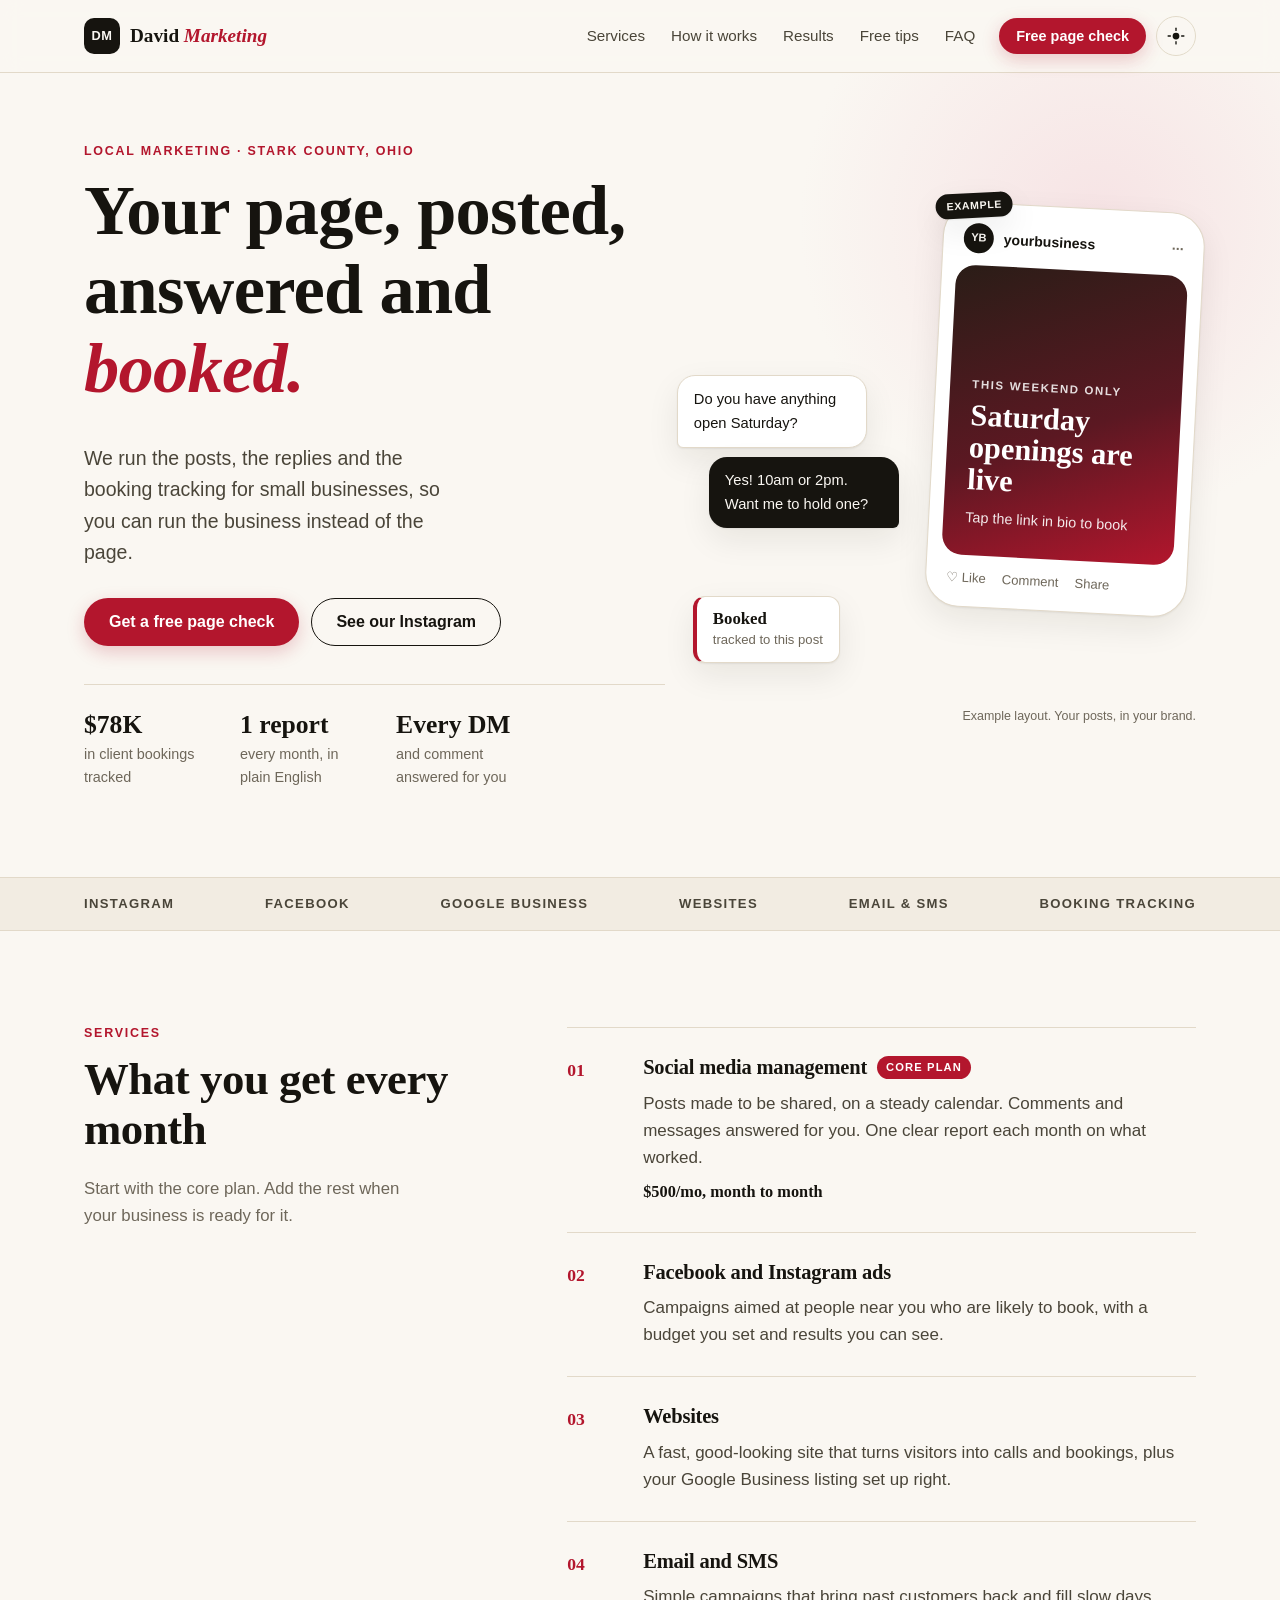
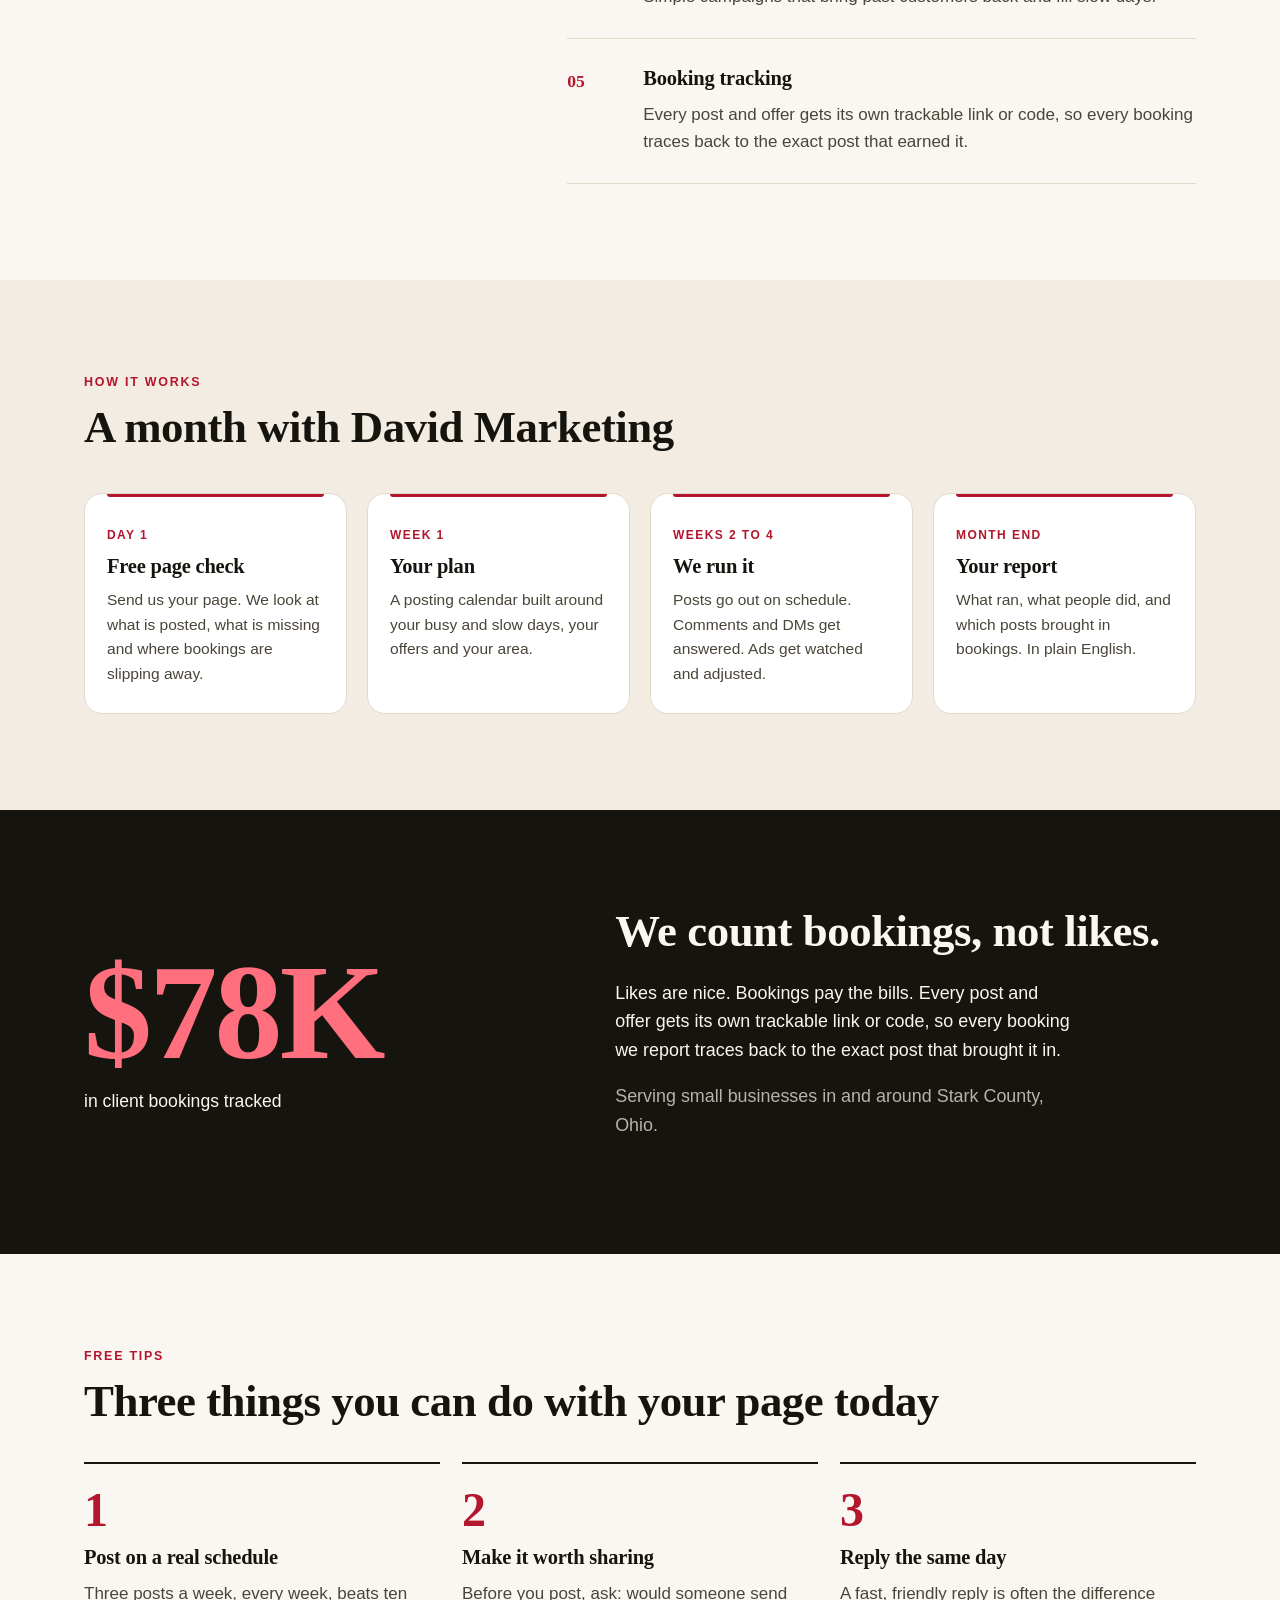
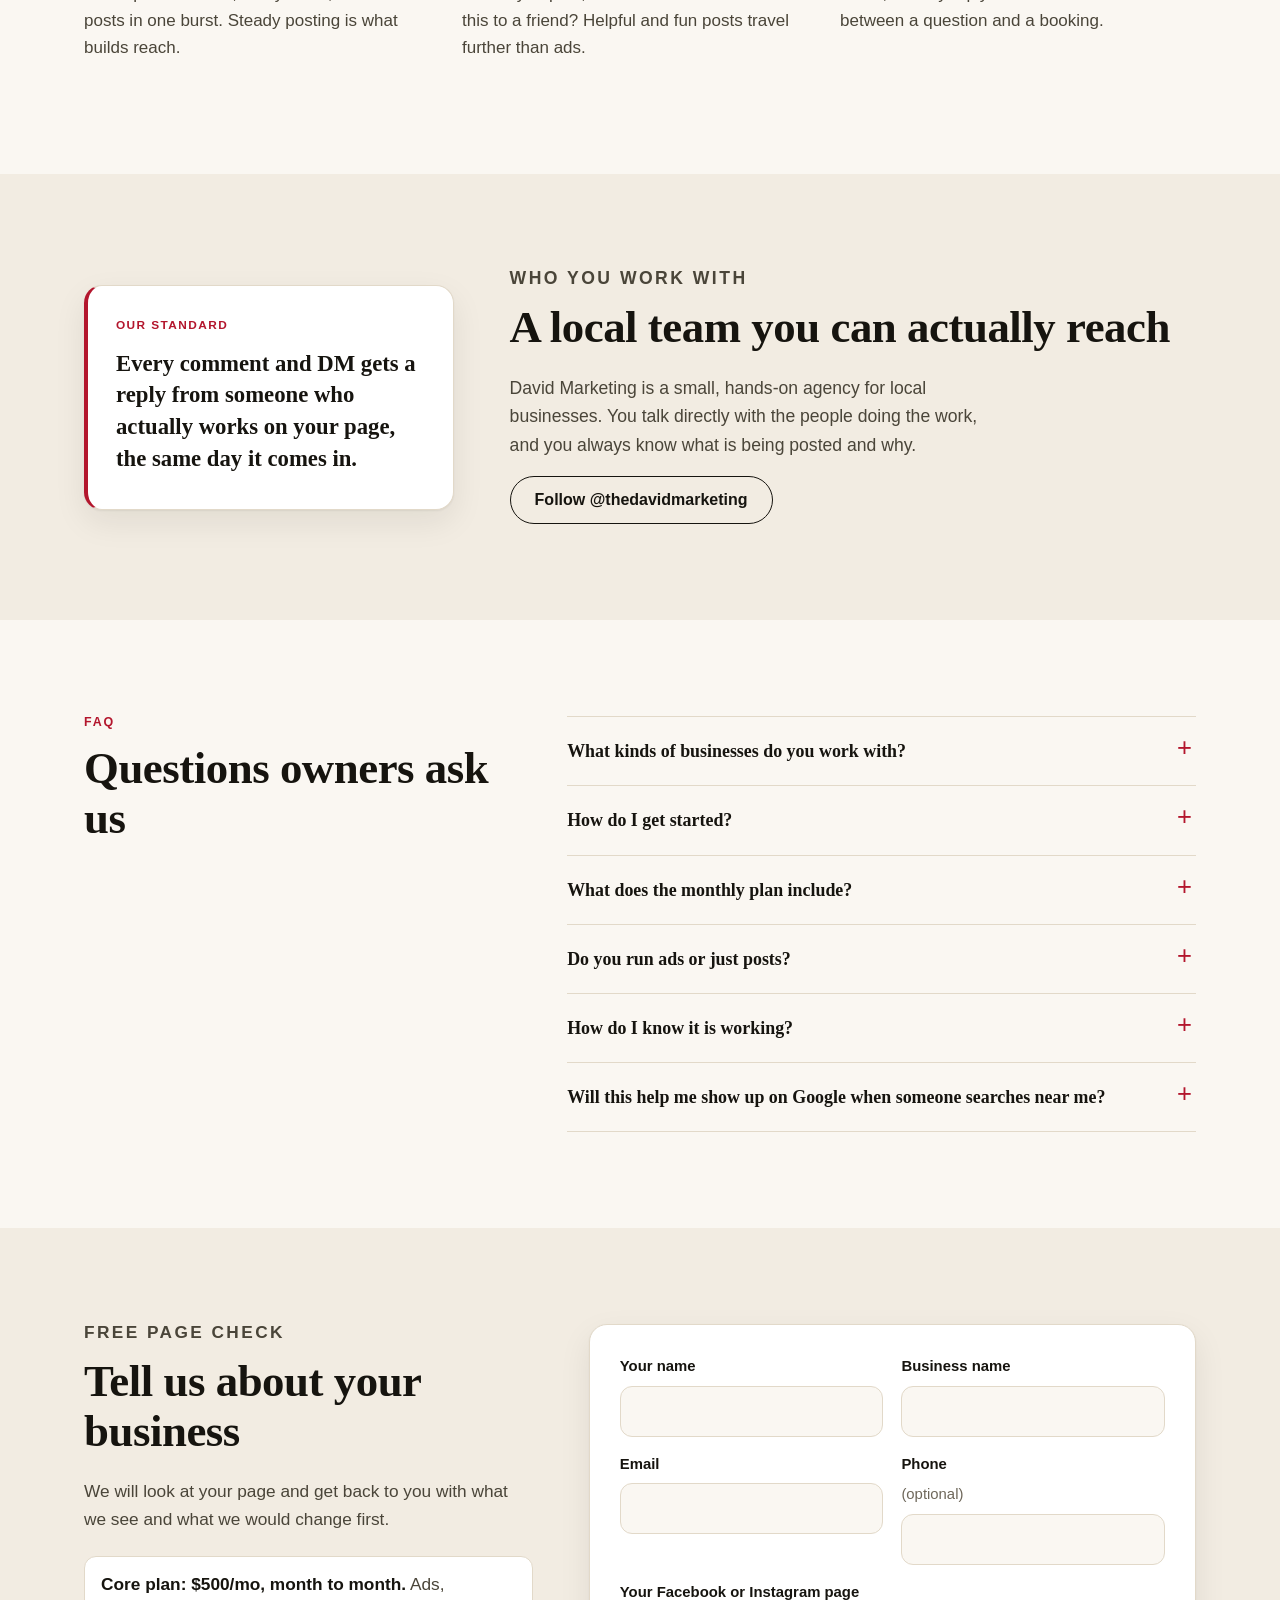
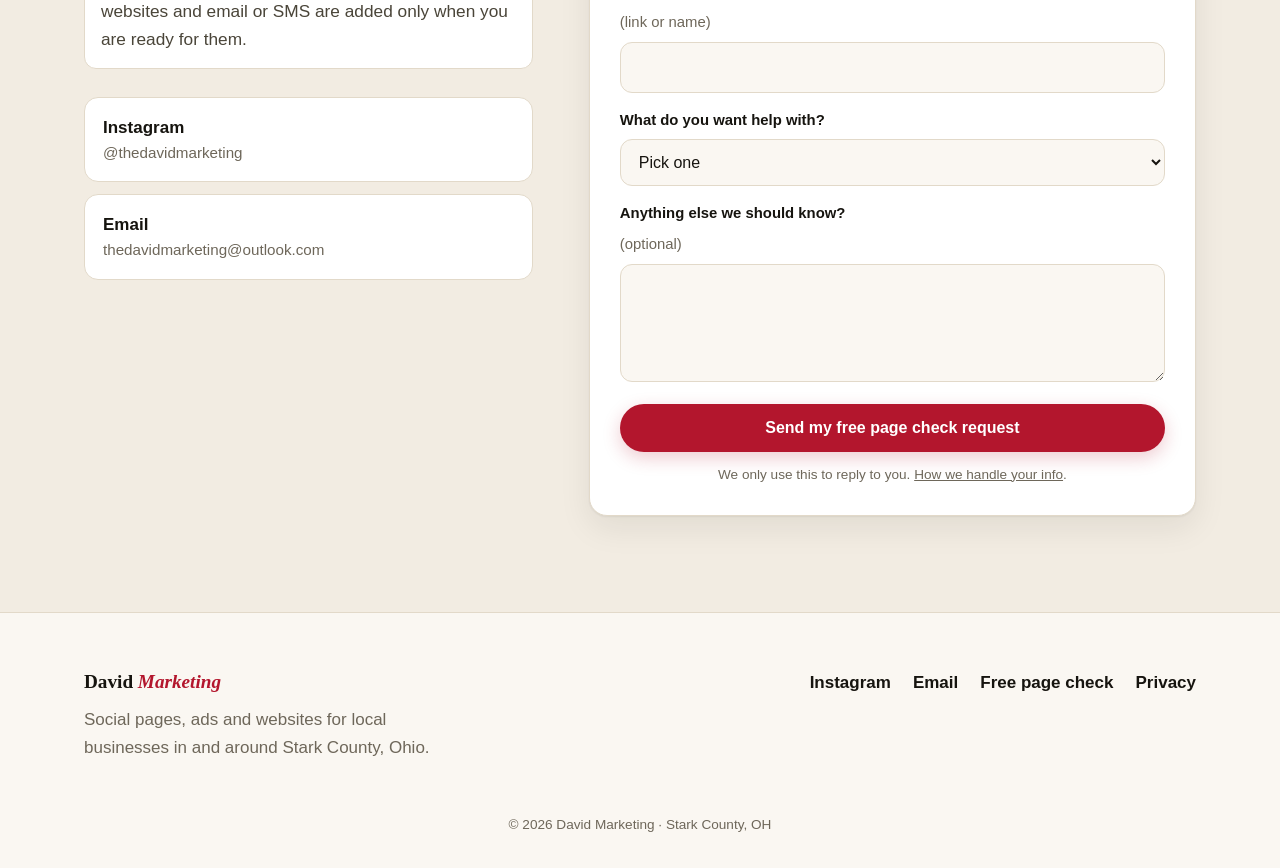
==== index.html @ c3baf303 "Round 1 critique fixes: pricing anchor, honest proof, human about section Applied fixes from three r" ====
<!DOCTYPE html>
<html lang="en">
<head>
<meta charset="UTF-8">
<meta name="viewport" content="width=device-width, initial-scale=1.0">
<meta http-equiv="Content-Security-Policy" content="default-src 'self'; script-src 'self'; style-src 'self' https://fonts.googleapis.com; font-src https://fonts.gstatic.com; img-src 'self' data:; connect-src 'self'; form-action https://formsubmit.co; base-uri 'self'; object-src 'none'; upgrade-insecure-requests">
<meta name="referrer" content="strict-origin-when-cross-origin">

<title>David Marketing | Social Pages, Ads &amp; Websites for Local Businesses in Stark County, OH</title>
<meta name="description" content="David Marketing runs social posting, replies, ads and websites for local businesses in and around Stark County, Ohio. $78K in client bookings tracked. Ask for a free page check.">
<link rel="canonical" href="https://thedavidmarketing.com/">
<meta name="theme-color" content="#faf7f2">

<meta property="og:type" content="website">
<meta property="og:site_name" content="David Marketing">
<meta property="og:title" content="David Marketing | Social pages that get local businesses booked">
<meta property="og:description" content="Posting, replies, ads and websites for local businesses in and around Stark County, Ohio. $78K in client bookings tracked.">
<meta property="og:url" content="https://thedavidmarketing.com/">
<meta property="og:image" content="https://thedavidmarketing.com/assets/og-image.png">
<meta property="og:image:width" content="1200">
<meta property="og:image:height" content="630">
<meta name="twitter:card" content="summary_large_image">

<link rel="icon" type="image/svg+xml" href="/assets/favicon.svg">
<link rel="preconnect" href="https://fonts.googleapis.com">
<link rel="preconnect" href="https://fonts.gstatic.com" crossorigin>
<link href="https://fonts.googleapis.com/css2?family=Fraunces:opsz,wght@9..144,500;9..144,650;9..144,750&family=Inter:wght@400;500;600;700&display=swap" rel="stylesheet">
<link rel="stylesheet" href="/assets/styles.css">

<script type="application/ld+json">
{
  "@context": "https://schema.org",
  "@type": "LocalBusiness",
  "name": "David Marketing",
  "description": "Social media management, ads and websites for local businesses in and around Stark County, Ohio.",
  "url": "https://thedavidmarketing.com/",
  "email": "thedavidmarketing@outlook.com",
  "areaServed": { "@type": "AdministrativeArea", "name": "Stark County, OH" },
  "sameAs": ["https://www.instagram.com/thedavidmarketing/"]
}
</script>
</head>
<body>
<a class="skip-link" href="#main">Skip to content</a>

<header class="site-header">
  <div class="wrap header-inner">
    <a class="logo" href="/" aria-label="David Marketing, home">
      <span class="logo-mark" aria-hidden="true">DM</span>
      <span class="logo-word">David <em>Marketing</em></span>
    </a>
    <nav class="site-nav" id="site-nav" aria-label="Primary">
      <ul>
        <li><a href="#services">Services</a></li>
        <li><a href="#month">How it works</a></li>
        <li><a href="#proof">Results</a></li>
        <li><a href="#notes">Free tips</a></li>
        <li><a href="#faq">FAQ</a></li>
      </ul>
    </nav>
    <div class="header-actions">
      <a class="btn btn-primary btn-small header-cta" href="#contact">Free page check</a>
      <button type="button" class="theme-toggle" id="theme-toggle" aria-label="Switch to dark mode" aria-pressed="false">
        <svg class="icon-sun" viewBox="0 0 24 24" width="18" height="18" aria-hidden="true" focusable="false"><circle cx="12" cy="12" r="4.5" fill="currentColor"/><g stroke="currentColor" stroke-width="1.8" stroke-linecap="round"><line x1="12" y1="1.5" x2="12" y2="4.5"/><line x1="12" y1="19.5" x2="12" y2="22.5"/><line x1="1.5" y1="12" x2="4.5" y2="12"/><line x1="19.5" y1="12" x2="22.5" y2="12"/></g></svg>
        <svg class="icon-moon" viewBox="0 0 24 24" width="18" height="18" aria-hidden="true" focusable="false"><path d="M20 14.5A8.5 8.5 0 0 1 9.5 4 8.5 8.5 0 1 0 20 14.5Z" fill="currentColor"/></svg>
      </button>
      <button type="button" class="menu-toggle" id="menu-toggle" aria-label="Open menu" aria-expanded="false" aria-controls="site-nav">
        <svg viewBox="0 0 24 24" width="22" height="22" aria-hidden="true" focusable="false"><g stroke="currentColor" stroke-width="2" stroke-linecap="round"><line x1="3" y1="7" x2="21" y2="7"/><line x1="3" y1="17" x2="21" y2="17"/></g></svg>
      </button>
    </div>
  </div>
</header>

<main id="main">

  <section class="hero">
    <div class="wrap hero-grid">
      <div class="hero-copy">
        <p class="eyebrow">Local marketing &middot; Stark County, Ohio</p>
        <h1>Your page, posted, answered and <span class="ink-accent">booked.</span></h1>
        <p class="lead">We run the posts, the replies and the booking tracking for small businesses, so you can run the business instead of the page.</p>
        <div class="hero-ctas">
          <a class="btn btn-primary" href="#contact">Get a free page check</a>
          <a class="btn btn-ghost" href="https://www.instagram.com/thedavidmarketing/" target="_blank" rel="noopener">See our Instagram</a>
        </div>
        <dl class="hero-proof">
          <div><dt>$78K</dt><dd>in client bookings tracked</dd></div>
          <div><dt>1 report</dt><dd>every month, in plain English</dd></div>
          <div><dt>Every DM</dt><dd>and comment answered for you</dd></div>
        </dl>
      </div>

      <figure class="hero-visual" aria-label="Example of what we run for a business page">
        <div class="phone">
          <span class="example-flag">Example</span>
          <div class="phone-bar"><span class="avatar">YB</span><span class="handle">yourbusiness</span><span class="dots" aria-hidden="true">&middot;&middot;&middot;</span></div>
          <div class="post-art">
            <span class="post-kicker">This weekend only</span>
            <span class="post-title">Saturday openings are live</span>
            <span class="post-sub">Tap the link in bio to book</span>
          </div>
          <div class="post-meta"><span>&#9825; Like</span><span>Comment</span><span>Share</span></div>
        </div>
        <div class="bubble bubble-in">Do you have anything open Saturday?</div>
        <div class="bubble bubble-out">Yes! 10am or 2pm. Want me to hold one?</div>
        <div class="report-chip"><strong>Booked</strong><span>tracked to this post</span></div>
        <figcaption>Example layout. Your posts, in your brand.</figcaption>
      </figure>
    </div>
  </section>

  <section class="strip" aria-label="What we work on">
    <div class="wrap strip-inner">
      <span>Instagram</span><span>Facebook</span><span>Google Business</span><span>Websites</span><span>Email &amp; SMS</span><span>Booking tracking</span>
    </div>
  </section>

  <section class="section" id="services">
    <div class="wrap two-col">
      <div class="col-head">
        <p class="eyebrow">Services</p>
        <h2>What you get every month</h2>
        <p class="section-sub">Start with the core plan. Add the rest when your business is ready for it.</p>
      </div>
      <ol class="service-list">
        <li class="service core">
          <span class="num">01</span>
          <div>
            <h3>Social media management <span class="tag">Core plan</span></h3>
            <p>Posts made to be shared, on a steady calendar. Comments and messages answered for you. One clear report each month on what worked.</p>
            <p class="price">$500/mo, month to month</p>
          </div>
        </li>
        <li class="service">
          <span class="num">02</span>
          <div>
            <h3>Facebook and Instagram ads</h3>
            <p>Campaigns aimed at people near you who are likely to book, with a budget you set and results you can see.</p>
          </div>
        </li>
        <li class="service">
          <span class="num">03</span>
          <div>
            <h3>Websites</h3>
            <p>A fast, good-looking site that turns visitors into calls and bookings, plus your Google Business listing set up right.</p>
          </div>
        </li>
        <li class="service">
          <span class="num">04</span>
          <div>
            <h3>Email and SMS</h3>
            <p>Simple campaigns that bring past customers back and fill slow days.</p>
          </div>
        </li>
        <li class="service">
          <span class="num">05</span>
          <div>
            <h3>Booking tracking</h3>
            <p>Every post and offer gets its own trackable link or code, so every booking traces back to the exact post that earned it.</p>
          </div>
        </li>
      </ol>
    </div>
  </section>

  <section class="section section-tint" id="month">
    <div class="wrap">
      <p class="eyebrow">How it works</p>
      <h2>A month with David Marketing</h2>
      <ol class="timeline">
        <li><span class="when">Day 1</span><h3>Free page check</h3><p>Send us your page. We look at what is posted, what is missing and where bookings are slipping away.</p></li>
        <li><span class="when">Week 1</span><h3>Your plan</h3><p>A posting calendar built around your busy and slow days, your offers and your area.</p></li>
        <li><span class="when">Weeks 2 to 4</span><h3>We run it</h3><p>Posts go out on schedule. Comments and DMs get answered. Ads get watched and adjusted.</p></li>
        <li><span class="when">Month end</span><h3>Your report</h3><p>What ran, what people did, and which posts brought in bookings. In plain English.</p></li>
      </ol>
    </div>
  </section>

  <section class="section proof-band" id="proof">
    <div class="wrap proof-grid">
      <div class="proof-big">
        <span class="big-number">$78K</span>
        <span class="big-label">in client bookings tracked</span>
      </div>
      <div class="proof-copy">
        <h2>We count bookings, not likes.</h2>
        <p>Likes are nice. Bookings pay the bills. Every post and offer gets its own trackable link or code, so every booking we report traces back to the exact post that brought it in.</p>
        <p class="proof-note">Serving small businesses in and around Stark County, Ohio.</p>
      </div>
    </div>
  </section>

  <section class="section" id="notes">
    <div class="wrap">
      <p class="eyebrow">Free tips</p>
      <h2>Three things you can do with your page today</h2>
      <div class="notes">
        <article class="note"><span class="note-num">1</span><h3>Post on a real schedule</h3><p>Three posts a week, every week, beats ten posts in one burst. Steady posting is what builds reach.</p></article>
        <article class="note"><span class="note-num">2</span><h3>Make it worth sharing</h3><p>Before you post, ask: would someone send this to a friend? Helpful and fun posts travel further than ads.</p></article>
        <article class="note"><span class="note-num">3</span><h3>Reply the same day</h3><p>A fast, friendly reply is often the difference between a question and a booking.</p></article>
      </div>
    </div>
  </section>

  <section class="section section-tint" id="about">
    <div class="wrap about-grid">
      <blockquote class="about-note">
        <span class="note-label">Our standard</span>
        <p>Every comment and DM gets a reply from someone who actually works on your page, the same day it comes in.</p>
      </blockquote>
      <div class="about-copy">
        <p class="eyebrow">Who you work with</p>
        <h2>A local team you can actually reach</h2>
        <p>David Marketing is a small, hands-on agency for local businesses. You talk directly with the people doing the work, and you always know what is being posted and why.</p>
        <a class="btn btn-ghost" href="https://www.instagram.com/thedavidmarketing/" target="_blank" rel="noopener">Follow @thedavidmarketing</a>
      </div>
    </div>
  </section>

  <section class="section" id="faq">
    <div class="wrap faq-wrap">
      <div class="col-head">
        <p class="eyebrow">FAQ</p>
        <h2>Questions owners ask us</h2>
      </div>
      <div class="faq-list">
        <details class="faq-item"><summary>What kinds of businesses do you work with?</summary><p>Local small businesses, especially service businesses that take bookings, in and around Stark County, Ohio.</p></details>
        <details class="faq-item"><summary>How do I get started?</summary><p>Fill out the form below or DM us on Instagram with your page name. We do a free check and tell you exactly what we see.</p></details>
        <details class="faq-item"><summary>What does the monthly plan include?</summary><p>Posting, replies to comments and messages, and a monthly report are the core, for $500/mo, month to month. Ads, websites and email or SMS are add-ons, priced separately once we know what you want.</p></details>
        <details class="faq-item"><summary>Do you run ads or just posts?</summary><p>Both. Everyday posting and replies, plus Facebook and Instagram ads when your business is ready for them.</p></details>
        <details class="faq-item"><summary>How do I know it is working?</summary><p>Every post and offer gets its own trackable link or code, so when a booking comes in we can show you exactly which post earned it, every month.</p></details>
        <details class="faq-item"><summary>Will this help me show up on Google when someone searches near me?</summary><p>Yes. Setting up your Google Business listing, hours, photos, service area and review link, is part of the Websites service, so you show up in Google Search and Maps for people searching near you.</p></details>
      </div>
    </div>
  </section>

  <section class="section contact" id="contact">
    <div class="wrap contact-grid">
      <div class="contact-copy">
        <p class="eyebrow">Free page check</p>
        <h2>Tell us about your business</h2>
        <p>We will look at your page and get back to you with what we see and what we would change first.</p>
        <p class="contact-price"><strong>Core plan: $500/mo, month to month.</strong> Ads, websites and email or SMS are added only when you are ready for them.</p>
        <ul class="contact-links">
          <li><a href="https://www.instagram.com/thedavidmarketing/" target="_blank" rel="noopener"><strong>Instagram</strong><span>@thedavidmarketing</span></a></li>
          <li><a href="mailto:thedavidmarketing@outlook.com"><strong>Email</strong><span>thedavidmarketing@outlook.com</span></a></li>
        </ul>
      </div>

      <form class="lead-form" id="lead" action="https://formsubmit.co/thedavidmarketing@outlook.com" method="POST">
        <input type="hidden" name="_subject" value="New lead from thedavidmarketing.com">
        <input type="hidden" name="_template" value="table">
        <input type="hidden" name="_next" value="https://thedavidmarketing.com/thank-you.html">
        <input type="text" name="_honey" class="hp" tabindex="-1" autocomplete="off" aria-hidden="true">
        <div class="form-grid">
          <label>Your name<input type="text" name="name" autocomplete="name" required></label>
          <label>Business name<input type="text" name="business" autocomplete="organization" required></label>
          <label>Email<input type="email" name="email" autocomplete="email" required></label>
          <label>Phone <span class="opt">(optional)</span><input type="tel" name="phone" autocomplete="tel"></label>
          <label class="span-2">Your Facebook or Instagram page <span class="opt">(link or name)</span><input type="text" name="page"></label>
          <label class="span-2">What do you want help with?
            <select name="goal" required>
              <option value="" disabled selected>Pick one</option>
              <option>More bookings or customers</option>
              <option>Better posts on my page</option>
              <option>Facebook or Instagram ads</option>
              <option>A website</option>
              <option>Something else</option>
            </select>
          </label>
          <label class="span-2">Anything else we should know? <span class="opt">(optional)</span><textarea name="message" rows="4"></textarea></label>
        </div>
        <button type="submit" class="btn btn-primary btn-wide">Send my free page check request</button>
        <p class="form-fine">We only use this to reply to you. <a href="/privacy.html">How we handle your info</a>.</p>
      </form>
    </div>
  </section>

</main>

<footer class="site-footer">
  <div class="wrap footer-inner">
    <div>
      <span class="logo-word">David <em>Marketing</em></span>
      <p>Social pages, ads and websites for local businesses in and around Stark County, Ohio.</p>
    </div>
    <div class="footer-links">
      <a href="https://www.instagram.com/thedavidmarketing/" target="_blank" rel="noopener">Instagram</a>
      <a href="mailto:thedavidmarketing@outlook.com">Email</a>
      <a href="#contact">Free page check</a>
      <a href="/privacy.html">Privacy</a>
    </div>
  </div>
  <p class="footer-copy">&copy; 2026 David Marketing &middot; Stark County, OH</p>
</footer>

<script src="/assets/script.js"></script>
</body>
</html>
---- assets/styles.css ----
/* David Marketing - v2 design (2026-09-25). Warm editorial light theme, dark mode supported. */
:root {
  --paper: #faf7f2;
  --paper-2: #f2ece2;
  --ink: #16140f;
  --ink-2: #4a4539;
  --muted: #6e675a;
  --line: #e2d9c9;
  --accent: #b3162d;
  --accent-ink: #ffffff;
  --accent-soft: #f6e1e3;
  --card: #ffffff;
  --focus: #1d4ed8;
  --shadow: 0 1px 2px rgba(22, 20, 15, .06), 0 12px 32px rgba(22, 20, 15, .08);
  --radius: 18px;
  --max: 1160px;
  --serif: "Fraunces", Georgia, "Times New Roman", serif;
  --sans: "Inter", -apple-system, BlinkMacSystemFont, "Segoe UI", Roboto, Arial, sans-serif;
  color-scheme: light;
}
@media (prefers-color-scheme: dark) {
  :root:not([data-theme="light"]) {
    --paper: #12110e; --paper-2: #1b1915; --ink: #f4efe6; --ink-2: #d6cfc2; --muted: #a8a092;
    --line: #2e2b25; --accent: #ff6f7d; --accent-ink: #1a0508; --accent-soft: #3a1a1e; --card: #1b1915;
    --shadow: 0 1px 2px rgba(0,0,0,.5), 0 14px 36px rgba(0,0,0,.45); color-scheme: dark;
  }
}
:root[data-theme="dark"] {
  --paper: #12110e; --paper-2: #1b1915; --ink: #f4efe6; --ink-2: #d6cfc2; --muted: #a8a092;
  --line: #2e2b25; --accent: #ff6f7d; --accent-ink: #1a0508; --accent-soft: #3a1a1e; --card: #1b1915;
  --shadow: 0 1px 2px rgba(0,0,0,.5), 0 14px 36px rgba(0,0,0,.45); color-scheme: dark;
}

*, *::before, *::after { box-sizing: border-box; }
html { scroll-behavior: smooth; }
body { margin: 0; background: var(--paper); color: var(--ink); font: 17px/1.6 var(--sans); -webkit-font-smoothing: antialiased; }
img { max-width: 100%; display: block; }
a { color: inherit; }
h1, h2, h3 { font-family: var(--serif); font-weight: 650; line-height: 1.12; letter-spacing: -0.01em; margin: 0 0 .5em; }
h1 { font-size: clamp(2.5rem, 5.6vw, 4.4rem); font-weight: 750; }
h2 { font-size: clamp(1.9rem, 3.6vw, 2.8rem); }
h3 { font-size: 1.28rem; }
p { margin: 0 0 1em; }
.wrap { max-width: var(--max); margin: 0 auto; padding: 0 24px; }
.skip-link { position: absolute; left: -9999px; top: 8px; background: var(--ink); color: var(--paper); padding: 8px 14px; border-radius: 8px; z-index: 100; }
.skip-link:focus { left: 12px; }
:focus-visible { outline: 3px solid var(--focus); outline-offset: 3px; border-radius: 6px; }
.eyebrow { font: 600 .78rem/1 var(--sans); letter-spacing: .14em; text-transform: uppercase; color: var(--accent); margin: 0 0 14px; }
.section { padding: 96px 0; }
.section-tint { background: var(--paper-2); }
.section-sub { color: var(--muted); font-size: 1.05rem; max-width: 34ch; }

/* Buttons */
.btn { display: inline-flex; align-items: center; justify-content: center; gap: 8px; font: 600 1rem/1 var(--sans); text-decoration: none; padding: 15px 24px; border-radius: 999px; border: 1.5px solid transparent; cursor: pointer; transition: transform .15s ease, background .15s ease, box-shadow .15s ease; }
.btn:hover { transform: translateY(-1px); }
.btn-primary { background: var(--accent); color: var(--accent-ink); box-shadow: 0 6px 18px rgba(179, 22, 45, .22); }
.btn-ghost { background: transparent; color: var(--ink); border-color: var(--ink); }
.btn-ghost:hover { background: var(--ink); color: var(--paper); }
.btn-secondary { background: var(--card); color: var(--ink); border-color: var(--line); }
.btn-secondary:hover { border-color: var(--ink); }
.btn-small { padding: 10px 16px; font-size: .9rem; }
.btn-wide { width: 100%; }

/* Header */
.site-header { position: sticky; top: 0; z-index: 50; background: color-mix(in srgb, var(--paper) 88%, transparent); backdrop-filter: saturate(1.4) blur(10px); border-bottom: 1px solid var(--line); }
.header-inner { display: flex; align-items: center; gap: 24px; height: 72px; }
.logo { display: inline-flex; align-items: center; gap: 10px; text-decoration: none; }
.logo-mark { display: grid; place-items: center; width: 36px; height: 36px; border-radius: 10px; background: var(--ink); color: var(--paper); font: 700 .8rem/1 var(--sans); letter-spacing: .04em; }
.logo-word { font: 650 1.2rem/1 var(--serif); }
.logo-word em { font-style: italic; color: var(--accent); }
.site-nav { margin-left: auto; }
.site-nav ul { display: flex; gap: 26px; list-style: none; margin: 0; padding: 0; }
.site-nav a { text-decoration: none; font-weight: 500; font-size: .95rem; color: var(--ink-2); }
.site-nav a:hover { color: var(--accent); }
.header-actions { display: flex; align-items: center; gap: 10px; }
.theme-toggle, .menu-toggle { display: grid; place-items: center; width: 40px; height: 40px; border-radius: 50%; border: 1px solid var(--line); background: transparent; color: var(--ink); cursor: pointer; }
.menu-toggle { display: none; }
.icon-moon { display: none; }
:root[data-theme="dark"] .icon-sun { display: none; }
:root[data-theme="dark"] .icon-moon { display: block; }

/* Hero */
.hero { padding: 72px 0 88px; position: relative; overflow: hidden; }
.hero::before { content: ""; position: absolute; inset: -20% -10% auto auto; width: 620px; height: 620px; border-radius: 50%; background: radial-gradient(circle, var(--accent-soft), transparent 68%); opacity: .9; pointer-events: none; }
.hero-grid { display: grid; grid-template-columns: 1.1fr .9fr; gap: 56px; align-items: center; position: relative; }
.ink-accent { color: var(--accent); font-style: italic; }
.lead { font-size: 1.22rem; color: var(--ink-2); max-width: 36ch; }
.hero-ctas { display: flex; flex-wrap: wrap; gap: 12px; margin: 30px 0 38px; }
.hero-proof { display: grid; grid-template-columns: repeat(3, auto); gap: 28px; margin: 0; padding-top: 26px; border-top: 1px solid var(--line); justify-content: start; }
.hero-proof dt { font: 750 1.6rem/1.1 var(--serif); }
.hero-proof dd { margin: 4px 0 0; color: var(--muted); font-size: .9rem; max-width: 16ch; }

.hero-visual { position: relative; margin: 0; min-height: 520px; }
.phone { position: absolute; right: 0; top: 0; width: 262px; background: var(--card); border-radius: 34px; padding: 14px; box-shadow: var(--shadow); border: 1px solid var(--line); transform: rotate(3deg); }
.example-flag { position: absolute; top: -10px; left: -10px; z-index: 2; background: var(--ink); color: var(--paper); font: 700 .66rem/1 var(--sans); letter-spacing: .06em; text-transform: uppercase; padding: 7px 11px; border-radius: 999px; box-shadow: var(--shadow); transform: rotate(-6deg); white-space: nowrap; }
.phone-bar { display: flex; align-items: center; gap: 10px; padding: 6px 6px 12px; font-size: .88rem; font-weight: 600; }
.phone-bar .avatar { display: grid; place-items: center; width: 30px; height: 30px; border-radius: 50%; background: var(--ink); color: var(--paper); font-size: .7rem; }
.phone-bar .dots { margin-left: auto; color: var(--muted); }
.post-art { aspect-ratio: 4 / 5; border-radius: 20px; padding: 26px 22px; display: flex; flex-direction: column; justify-content: flex-end; background: linear-gradient(160deg, #2a1d17 0%, #5b1822 55%, #b3162d 100%); color: #fff; }
.post-kicker { font: 600 .72rem/1 var(--sans); letter-spacing: .14em; text-transform: uppercase; opacity: .85; margin-bottom: 10px; }
.post-title { font: 750 1.9rem/1.05 var(--serif); margin-bottom: 10px; }
.post-sub { font-size: .9rem; opacity: .9; }
.post-meta { display: flex; gap: 16px; padding: 12px 6px 4px; font-size: .82rem; color: var(--muted); }
.bubble { position: absolute; max-width: 190px; padding: 12px 16px; border-radius: 18px; font-size: .92rem; box-shadow: var(--shadow); }
.bubble-in { left: -44px; top: 168px; background: var(--card); border: 1px solid var(--line); border-bottom-left-radius: 6px; }
.bubble-out { left: -12px; top: 250px; background: var(--ink); color: var(--paper); border-bottom-right-radius: 6px; }
.report-chip { position: absolute; left: -28px; bottom: 64px; display: flex; flex-direction: column; background: var(--card); border: 1px solid var(--line); border-left: 4px solid var(--accent); border-radius: 12px; padding: 12px 16px; box-shadow: var(--shadow); }
.report-chip strong { font: 700 1.05rem/1.2 var(--serif); }
.report-chip span { font-size: .82rem; color: var(--muted); }
.hero-visual figcaption { position: absolute; right: 0; bottom: 0; font-size: .78rem; color: var(--muted); }

/* Strip */
.strip { border-top: 1px solid var(--line); border-bottom: 1px solid var(--line); background: var(--paper-2); }
.strip-inner { display: flex; flex-wrap: wrap; justify-content: space-between; gap: 12px 28px; padding-top: 18px; padding-bottom: 18px; font: 600 .82rem/1.2 var(--sans); letter-spacing: .1em; text-transform: uppercase; color: var(--ink-2); }

/* Services */
.two-col { display: grid; grid-template-columns: .8fr 1.2fr; gap: 64px; align-items: start; }
.col-head { position: sticky; top: 104px; }
.service-list { list-style: none; margin: 0; padding: 0; border-top: 1px solid var(--line); }
.service { display: grid; grid-template-columns: 64px 1fr; gap: 12px; padding: 28px 0; border-bottom: 1px solid var(--line); }
.service .num { font: 650 1.1rem/1.6 var(--serif); color: var(--accent); }
.service h3 { display: flex; flex-wrap: wrap; align-items: center; gap: 10px; }
.service p { color: var(--ink-2); margin: 0; }
.service .price { color: var(--ink); font: 650 1.02rem/1.4 var(--serif); margin: 10px 0 0; }
.tag { font: 600 .7rem/1 var(--sans); letter-spacing: .1em; text-transform: uppercase; background: var(--accent); color: var(--accent-ink); padding: 6px 9px; border-radius: 999px; }

/* Timeline */
.timeline { list-style: none; padding: 0; margin: 40px 0 0; display: grid; grid-template-columns: repeat(4, 1fr); gap: 20px; }
.timeline li { background: var(--card); border: 1px solid var(--line); border-radius: var(--radius); padding: 26px 22px; position: relative; }
.timeline li::before { content: ""; position: absolute; top: 0; left: 22px; right: 22px; height: 3px; background: var(--accent); border-radius: 0 0 3px 3px; }
.when { display: inline-block; font: 600 .75rem/1 var(--sans); letter-spacing: .12em; text-transform: uppercase; color: var(--accent); margin-bottom: 14px; }
.timeline p { color: var(--ink-2); margin: 0; font-size: .97rem; }

/* Proof */
.proof-band { background: #16140f; color: #faf7f2; }
.proof-band .proof-note { color: rgba(250, 247, 242, .7); }
.proof-grid { display: grid; grid-template-columns: .9fr 1.1fr; gap: 56px; align-items: center; }
.big-number { display: block; font: 750 clamp(4.5rem, 12vw, 8.5rem)/.95 var(--serif); color: #ff6f7d; letter-spacing: -0.02em; }
.big-label { display: block; margin-top: 10px; font-size: 1.1rem; }
.proof-copy p { font-size: 1.12rem; max-width: 46ch; }
:root[data-theme="dark"] .proof-band { background: #000; }

/* Notes */
.notes { display: grid; grid-template-columns: repeat(3, 1fr); gap: 22px; margin-top: 36px; }
.note { border-top: 2px solid var(--ink); padding-top: 22px; }
.note-num { display: block; font: 750 3rem/1 var(--serif); color: var(--accent); margin-bottom: 12px; }
.note p { color: var(--ink-2); }

/* About */
.about-grid { display: grid; grid-template-columns: .7fr 1.3fr; gap: 56px; align-items: center; }
.about-note { margin: 0; background: var(--card); border: 1px solid var(--line); border-left: 4px solid var(--accent); border-radius: var(--radius); box-shadow: var(--shadow); padding: 34px 28px; display: flex; flex-direction: column; justify-content: center; gap: 16px; min-height: 220px; }
.note-label { font: 600 .74rem/1 var(--sans); letter-spacing: .12em; text-transform: uppercase; color: var(--accent); }
.about-note p { font: 650 1.42rem/1.4 var(--serif); margin: 0; color: var(--ink); }
.about-copy p { font-size: 1.1rem; color: var(--ink-2); max-width: 50ch; }

/* FAQ */
.faq-wrap { display: grid; grid-template-columns: .8fr 1.2fr; gap: 64px; }
.faq-list { border-top: 1px solid var(--line); }
.faq-item { border-bottom: 1px solid var(--line); }
.faq-item summary { list-style: none; cursor: pointer; padding: 22px 36px 22px 0; font: 650 1.12rem/1.35 var(--serif); position: relative; }
.faq-item summary::-webkit-details-marker { display: none; }
.faq-item summary::after { content: "+"; position: absolute; right: 4px; top: 18px; font: 400 1.6rem/1 var(--sans); color: var(--accent); transition: transform .2s ease; }
.faq-item[open] summary::after { transform: rotate(45deg); }
.faq-item p { color: var(--ink-2); padding: 0 0 22px; margin: 0; max-width: 60ch; }

/* Contact + form */
.contact { background: var(--paper-2); }
.contact-grid { display: grid; grid-template-columns: .85fr 1.15fr; gap: 56px; align-items: start; }
.contact-copy p { color: var(--ink-2); font-size: 1.08rem; }
.contact-links { list-style: none; padding: 0; margin: 28px 0 0; display: grid; gap: 12px; }
.contact-links a { display: flex; flex-direction: column; text-decoration: none; padding: 16px 18px; border: 1px solid var(--line); border-radius: 14px; background: var(--card); }
.contact-links a:hover { border-color: var(--accent); }
.contact-links span { color: var(--muted); font-size: .95rem; }
.contact-price { background: var(--card); border: 1px solid var(--line); border-radius: 12px; padding: 14px 16px; margin: 22px 0 0; font-size: .96rem; color: var(--ink-2); }
.contact-price strong { color: var(--ink); }
.lead-form { background: var(--card); border: 1px solid var(--line); border-radius: var(--radius); box-shadow: var(--shadow); padding: 30px; }
.form-grid { display: grid; grid-template-columns: 1fr 1fr; gap: 16px 18px; margin-bottom: 22px; }
.form-grid .span-2 { grid-column: 1 / -1; }
.lead-form label { display: flex; flex-direction: column; gap: 7px; font-weight: 600; font-size: .93rem; }
.lead-form .opt { font-weight: 400; color: var(--muted); }
.lead-form input, .lead-form select, .lead-form textarea { font: 400 1rem/1.4 var(--sans); color: var(--ink); background: var(--paper); border: 1px solid var(--line); border-radius: 12px; padding: 13px 14px; width: 100%; }
.lead-form textarea { resize: vertical; }
.lead-form input:focus-visible, .lead-form select:focus-visible, .lead-form textarea:focus-visible { outline: 3px solid var(--focus); outline-offset: 1px; border-color: transparent; }
.lead-form .hp { position: absolute; left: -9999px; width: 1px; height: 1px; opacity: 0; }
.form-fine { margin: 12px 0 0; font-size: .85rem; color: var(--muted); text-align: center; }

/* Footer */
.site-footer { padding: 56px 0 32px; border-top: 1px solid var(--line); }
.footer-inner { display: flex; justify-content: space-between; gap: 32px; flex-wrap: wrap; }
.footer-inner p { color: var(--muted); max-width: 40ch; margin-top: 10px; }
.footer-links { display: flex; gap: 22px; align-items: flex-start; }
.footer-links a { text-decoration: none; font-weight: 600; }
.footer-links a:hover { color: var(--accent); }
.footer-copy { text-align: center; color: var(--muted); font-size: .85rem; margin: 36px 0 0; }

/* Responsive */
@media (max-width: 980px) {
  .hero-grid, .two-col, .proof-grid, .about-grid, .faq-wrap, .contact-grid { grid-template-columns: 1fr; gap: 40px; }
  .col-head { position: static; }
  .timeline { grid-template-columns: 1fr 1fr; }
  .hero-visual { min-height: 500px; max-width: 460px; }
}
@media (max-width: 760px) {
  body { font-size: 16px; }
  .section { padding: 68px 0; }
  .site-nav { position: fixed; inset: 72px 0 auto 0; background: var(--paper); border-bottom: 1px solid var(--line); display: none; }
  .site-nav.open { display: block; }
  .site-nav ul { flex-direction: column; gap: 0; padding: 8px 24px 16px; }
  .site-nav a { display: block; padding: 12px 0; font-size: 1.05rem; }
  .menu-toggle { display: grid; }
  .header-cta { display: none; }
  .hero { padding: 44px 0 64px; }
  .hero-proof { grid-template-columns: 1fr 1fr 1fr; gap: 14px; }
  .hero-proof dt { font-size: 1.25rem; }
  .hero-visual { min-height: 470px; margin: 0 auto; width: 100%; }
  .phone { right: 0; width: 214px; }
  .phone { right: -6px; }
  .example-flag { top: -8px; left: -8px; font-size: .6rem; padding: 6px 9px; }
  .about-note { padding: 26px 22px; min-height: 0; }
  .bubble { max-width: 128px; font-size: .8rem; padding: 9px 11px; }
  .bubble-in { left: 0; top: 96px; }
  .bubble-out { left: 0; top: 188px; }
  .report-chip { left: 0; bottom: 70px; }
  .post-title { font-size: 1.5rem; }
  .timeline, .notes { grid-template-columns: 1fr; }
  .form-grid { grid-template-columns: 1fr; }
  .lead-form { padding: 20px; }
  .strip-inner { justify-content: flex-start; font-size: .74rem; }
}
@media (prefers-reduced-motion: reduce) { html { scroll-behavior: auto; } .btn { transition: none; } }

/* Thank-you / privacy pages */
.thanks { min-height: 70vh; display: flex; align-items: center; }
.thanks-inner { max-width: 640px; }
.thanks h1 { font-size: 2.4rem; }
.thanks-copy { color: var(--muted); font-size: 1.1rem; }
.thanks-back { margin-top: 24px; }
.privacy-list { list-style: disc; margin: 0 0 1em; padding-left: 22px; color: var(--ink-2); display: grid; gap: 12px; }
.privacy-list a { color: var(--accent); }
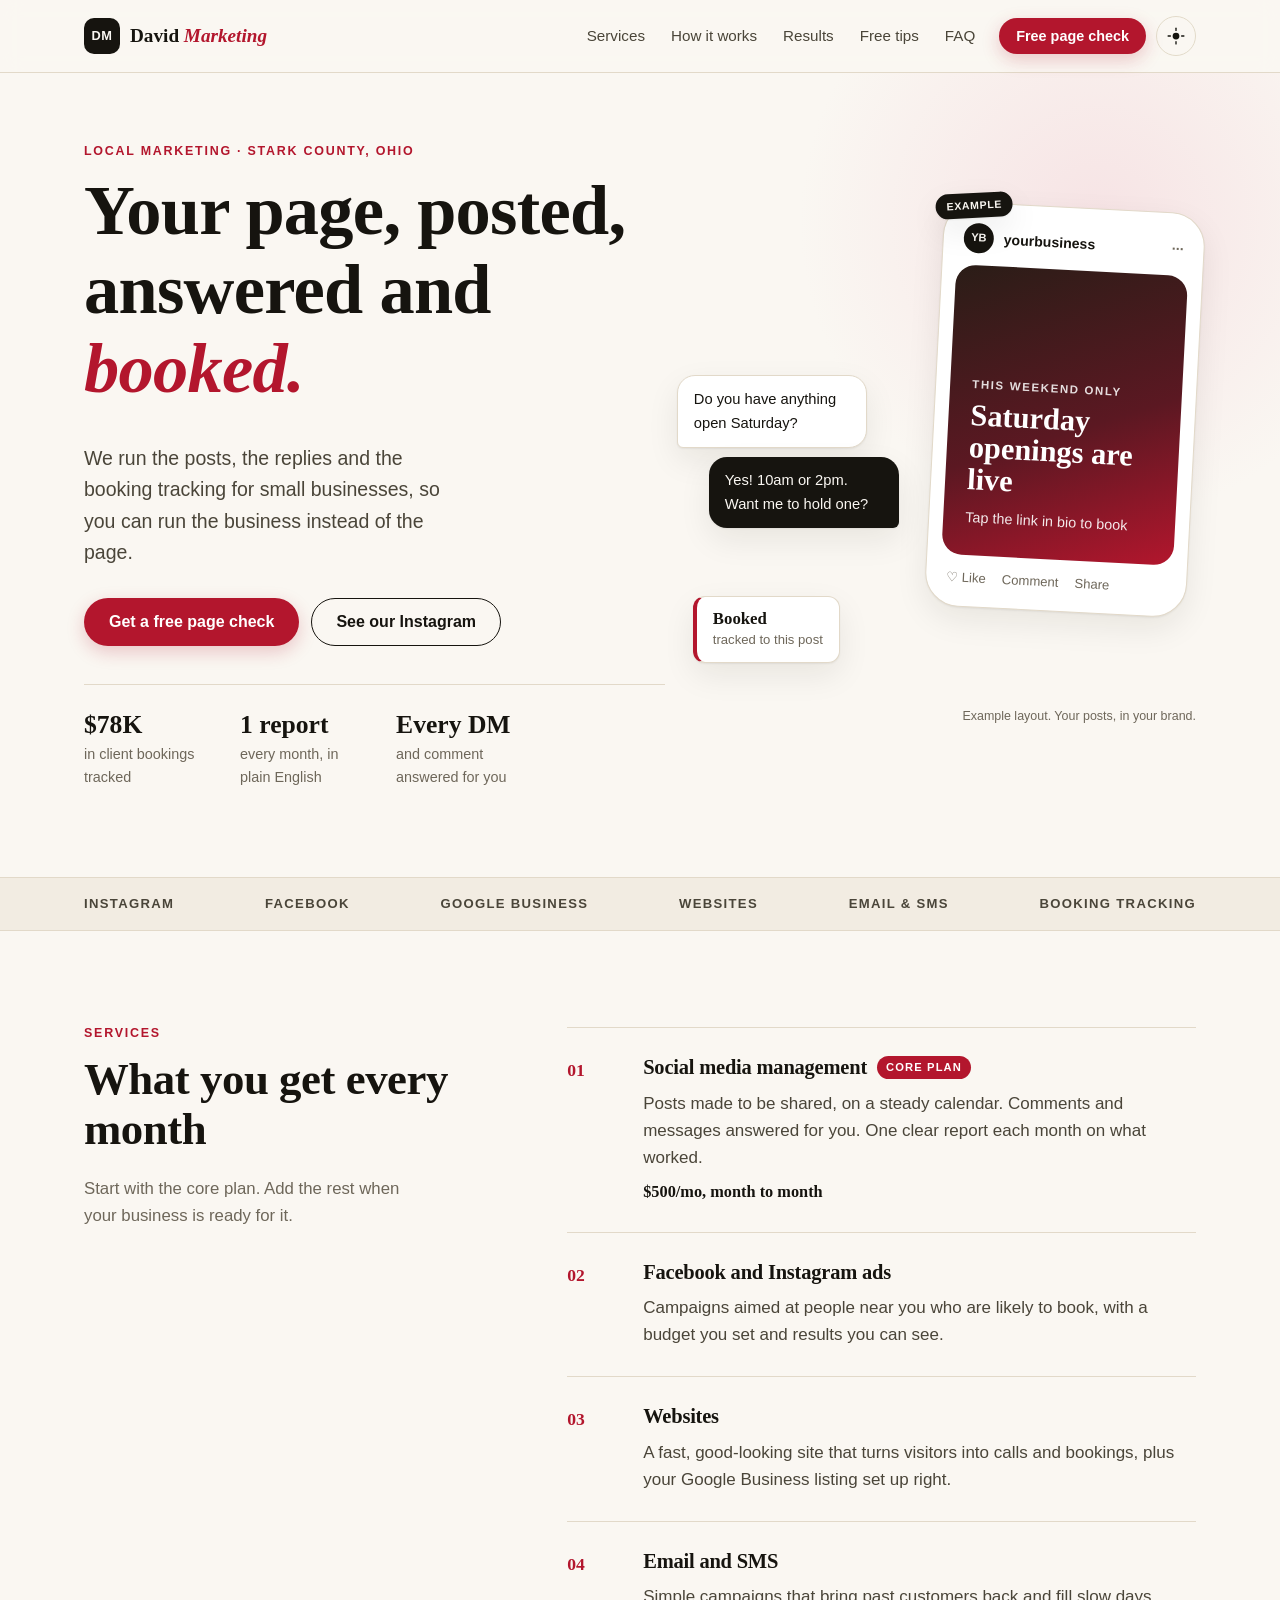
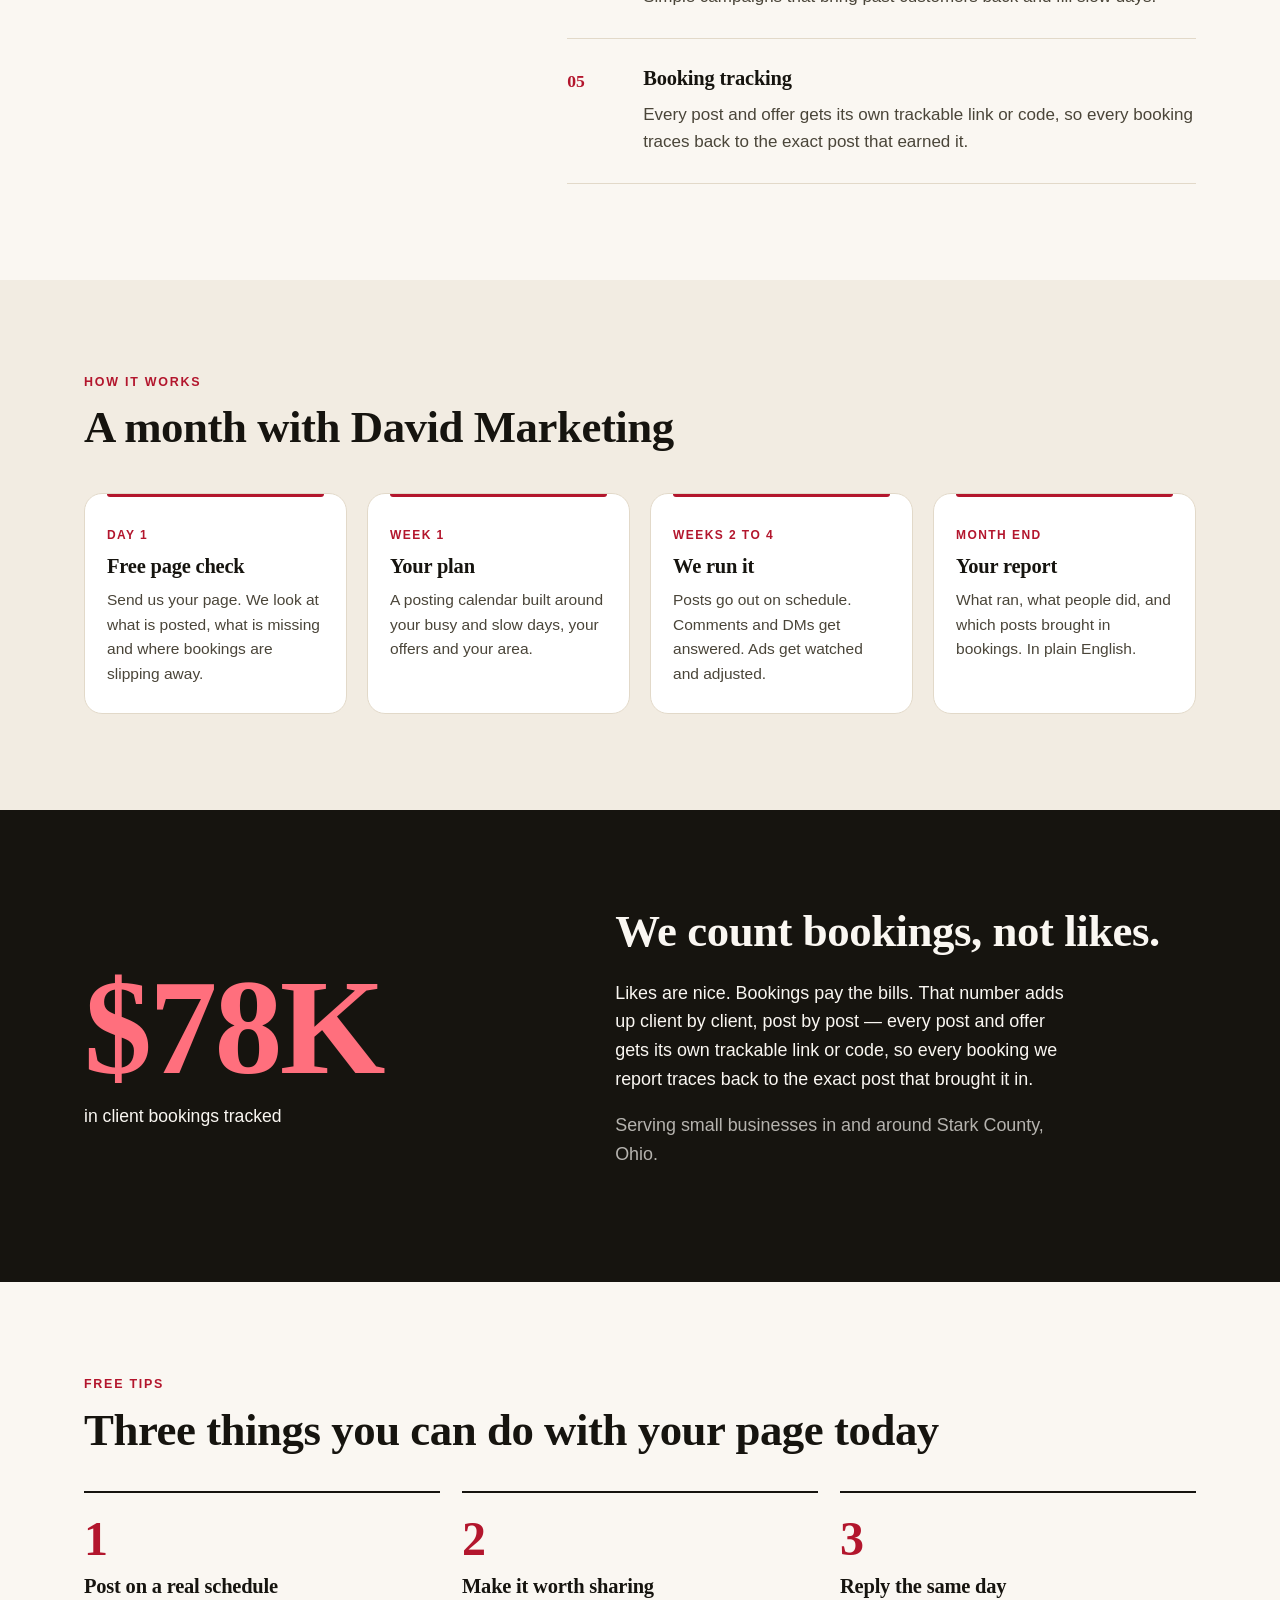
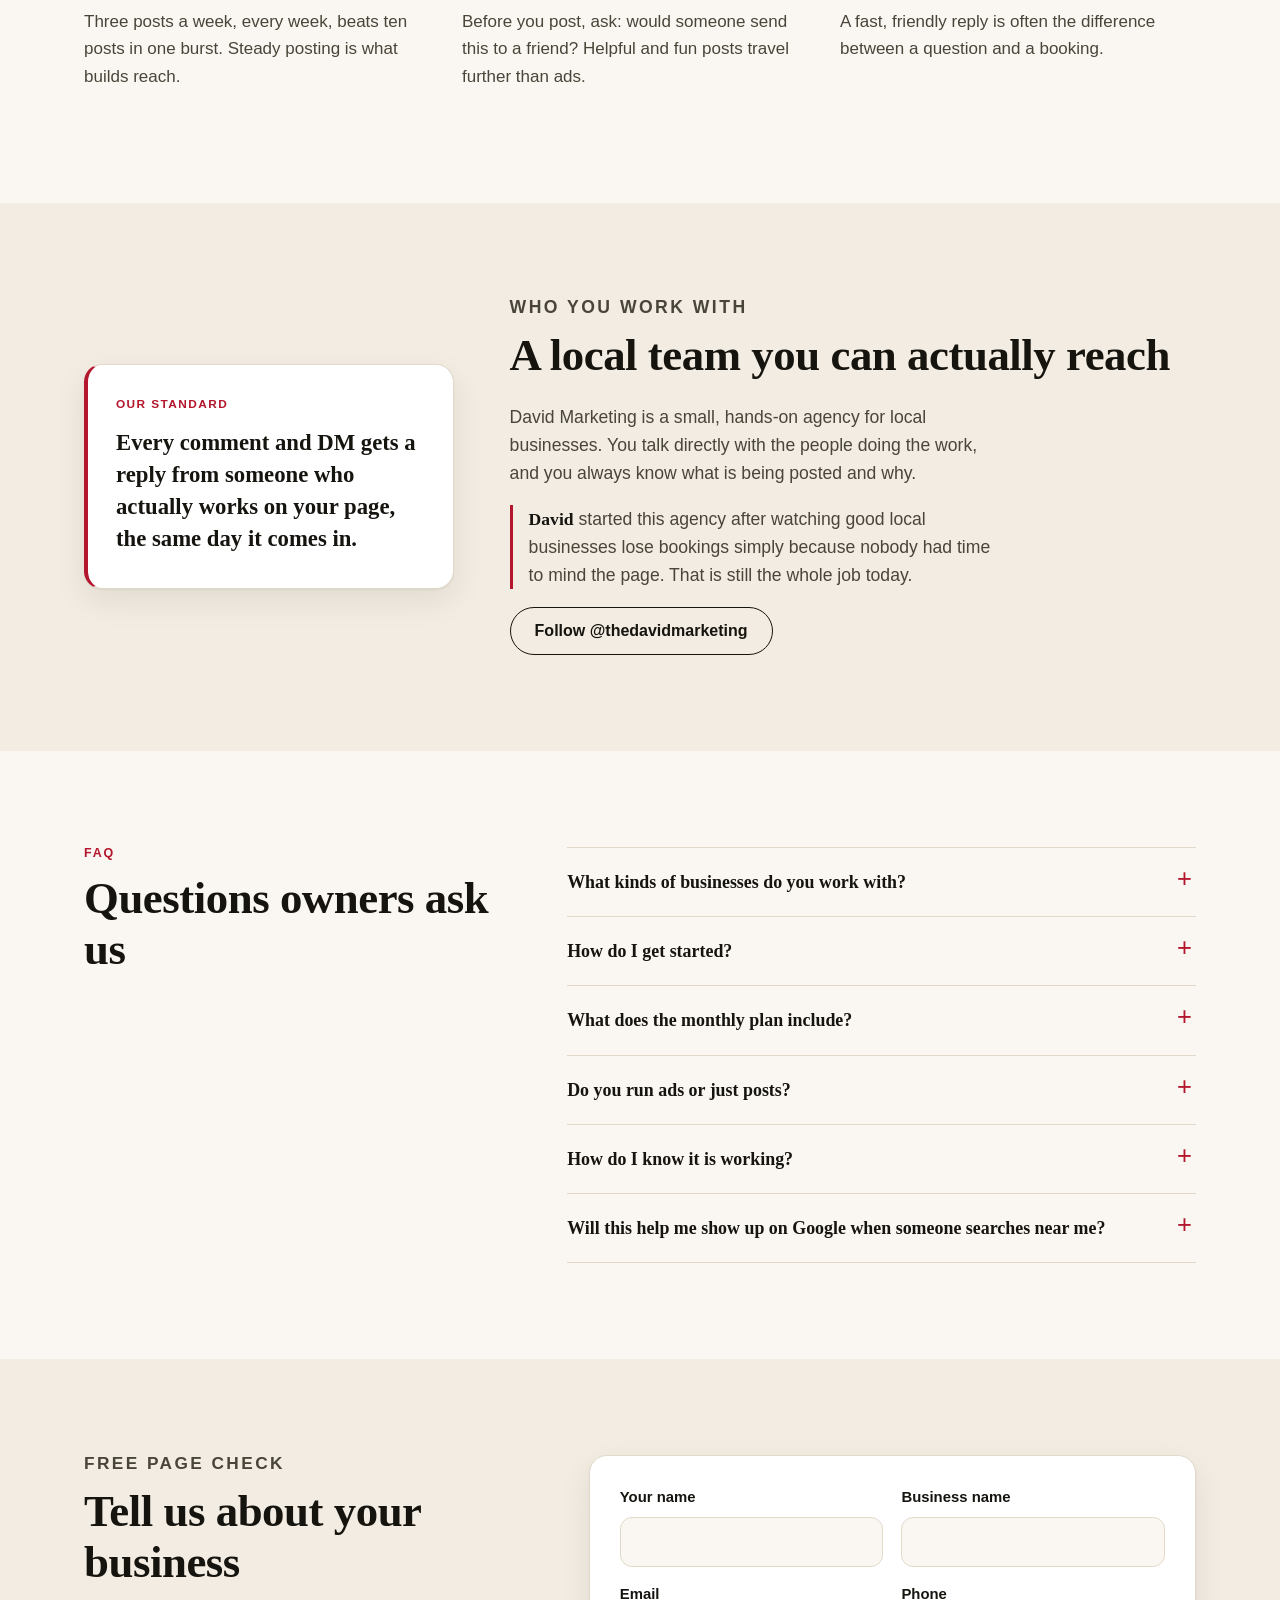
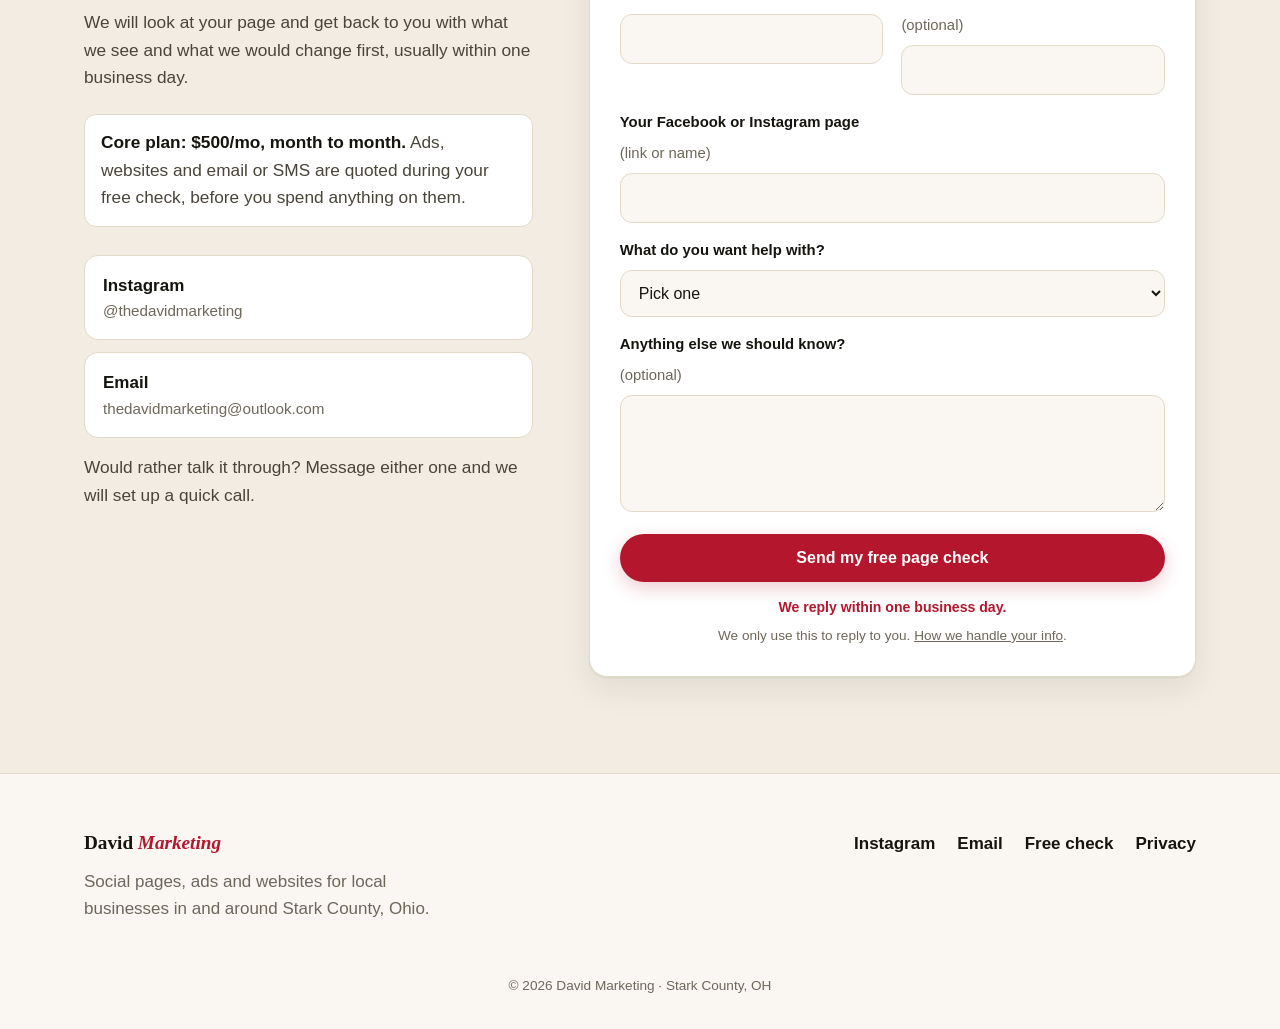
==== commit 0a207bb3: "Round 2 critique fixes: og-image matches live $78K, reply-time promise, founder line, honest add-on " ====
--- a/index.html
+++ b/index.html
@@ -35,6 +35,7 @@
   "description": "Social media management, ads and websites for local businesses in and around Stark County, Ohio.",
   "url": "https://thedavidmarketing.com/",
   "email": "thedavidmarketing@outlook.com",
+  "priceRange": "$500/mo",
   "areaServed": { "@type": "AdministrativeArea", "name": "Stark County, OH" },
   "sameAs": ["https://www.instagram.com/thedavidmarketing/"]
 }
@@ -184,7 +185,7 @@
       </div>
       <div class="proof-copy">
         <h2>We count bookings, not likes.</h2>
-        <p>Likes are nice. Bookings pay the bills. Every post and offer gets its own trackable link or code, so every booking we report traces back to the exact post that brought it in.</p>
+        <p>Likes are nice. Bookings pay the bills. That number adds up client by client, post by post &mdash; every post and offer gets its own trackable link or code, so every booking we report traces back to the exact post that brought it in.</p>
         <p class="proof-note">Serving small businesses in and around Stark County, Ohio.</p>
       </div>
     </div>
@@ -212,6 +213,7 @@
         <p class="eyebrow">Who you work with</p>
         <h2>A local team you can actually reach</h2>
         <p>David Marketing is a small, hands-on agency for local businesses. You talk directly with the people doing the work, and you always know what is being posted and why.</p>
+        <p class="about-signature"><strong>David</strong> started this agency after watching good local businesses lose bookings simply because nobody had time to mind the page. That is still the whole job today.</p>
         <a class="btn btn-ghost" href="https://www.instagram.com/thedavidmarketing/" target="_blank" rel="noopener">Follow @thedavidmarketing</a>
       </div>
     </div>
@@ -226,7 +228,7 @@
       <div class="faq-list">
         <details class="faq-item"><summary>What kinds of businesses do you work with?</summary><p>Local small businesses, especially service businesses that take bookings, in and around Stark County, Ohio.</p></details>
         <details class="faq-item"><summary>How do I get started?</summary><p>Fill out the form below or DM us on Instagram with your page name. We do a free check and tell you exactly what we see.</p></details>
-        <details class="faq-item"><summary>What does the monthly plan include?</summary><p>Posting, replies to comments and messages, and a monthly report are the core, for $500/mo, month to month. Ads, websites and email or SMS are add-ons, priced separately once we know what you want.</p></details>
+        <details class="faq-item"><summary>What does the monthly plan include?</summary><p>Posting, replies to comments and messages, and a monthly report are the core, for $500/mo, month to month. Ads, websites and email or SMS are add-ons &mdash; each one is priced during your free page check, based on your ad budget or the size of the job, so you know the exact number before anything starts.</p></details>
         <details class="faq-item"><summary>Do you run ads or just posts?</summary><p>Both. Everyday posting and replies, plus Facebook and Instagram ads when your business is ready for them.</p></details>
         <details class="faq-item"><summary>How do I know it is working?</summary><p>Every post and offer gets its own trackable link or code, so when a booking comes in we can show you exactly which post earned it, every month.</p></details>
         <details class="faq-item"><summary>Will this help me show up on Google when someone searches near me?</summary><p>Yes. Setting up your Google Business listing, hours, photos, service area and review link, is part of the Websites service, so you show up in Google Search and Maps for people searching near you.</p></details>
@@ -239,12 +241,13 @@
       <div class="contact-copy">
         <p class="eyebrow">Free page check</p>
         <h2>Tell us about your business</h2>
-        <p>We will look at your page and get back to you with what we see and what we would change first.</p>
-        <p class="contact-price"><strong>Core plan: $500/mo, month to month.</strong> Ads, websites and email or SMS are added only when you are ready for them.</p>
+        <p>We will look at your page and get back to you with what we see and what we would change first, usually within one business day.</p>
+        <p class="contact-price"><strong>Core plan: $500/mo, month to month.</strong> Ads, websites and email or SMS are quoted during your free check, before you spend anything on them.</p>
         <ul class="contact-links">
           <li><a href="https://www.instagram.com/thedavidmarketing/" target="_blank" rel="noopener"><strong>Instagram</strong><span>@thedavidmarketing</span></a></li>
           <li><a href="mailto:thedavidmarketing@outlook.com"><strong>Email</strong><span>thedavidmarketing@outlook.com</span></a></li>
         </ul>
+        <p class="contact-note">Would rather talk it through? Message either one and we will set up a quick call.</p>
       </div>
 
       <form class="lead-form" id="lead" action="https://formsubmit.co/thedavidmarketing@outlook.com" method="POST">
@@ -270,7 +273,8 @@
           </label>
           <label class="span-2">Anything else we should know? <span class="opt">(optional)</span><textarea name="message" rows="4"></textarea></label>
         </div>
-        <button type="submit" class="btn btn-primary btn-wide">Send my free page check request</button>
+        <button type="submit" class="btn btn-primary btn-wide">Send my free page check</button>
+        <p class="reply-time">We reply within one business day.</p>
         <p class="form-fine">We only use this to reply to you. <a href="/privacy.html">How we handle your info</a>.</p>
       </form>
     </div>
@@ -287,7 +291,7 @@
     <div class="footer-links">
       <a href="https://www.instagram.com/thedavidmarketing/" target="_blank" rel="noopener">Instagram</a>
       <a href="mailto:thedavidmarketing@outlook.com">Email</a>
-      <a href="#contact">Free page check</a>
+      <a href="#contact">Free check</a>
       <a href="/privacy.html">Privacy</a>
     </div>
   </div>
--- a/assets/styles.css
+++ b/assets/styles.css
@@ -152,6 +152,8 @@
 .note-label { font: 600 .74rem/1 var(--sans); letter-spacing: .12em; text-transform: uppercase; color: var(--accent); }
 .about-note p { font: 650 1.42rem/1.4 var(--serif); margin: 0; color: var(--ink); }
 .about-copy p { font-size: 1.1rem; color: var(--ink-2); max-width: 50ch; }
+.about-signature { font-size: 1rem; color: var(--ink-2); border-left: 3px solid var(--accent); padding-left: 16px; }
+.about-signature strong { color: var(--ink); font-family: var(--serif); font-weight: 650; }
 
 /* FAQ */
 .faq-wrap { display: grid; grid-template-columns: .8fr 1.2fr; gap: 64px; }
@@ -173,6 +175,7 @@
 .contact-links span { color: var(--muted); font-size: .95rem; }
 .contact-price { background: var(--card); border: 1px solid var(--line); border-radius: 12px; padding: 14px 16px; margin: 22px 0 0; font-size: .96rem; color: var(--ink-2); }
 .contact-price strong { color: var(--ink); }
+.contact-note { margin: 16px 0 0; font-size: .93rem; color: var(--muted); }
 .lead-form { background: var(--card); border: 1px solid var(--line); border-radius: var(--radius); box-shadow: var(--shadow); padding: 30px; }
 .form-grid { display: grid; grid-template-columns: 1fr 1fr; gap: 16px 18px; margin-bottom: 22px; }
 .form-grid .span-2 { grid-column: 1 / -1; }
@@ -182,13 +185,14 @@
 .lead-form textarea { resize: vertical; }
 .lead-form input:focus-visible, .lead-form select:focus-visible, .lead-form textarea:focus-visible { outline: 3px solid var(--focus); outline-offset: 1px; border-color: transparent; }
 .lead-form .hp { position: absolute; left: -9999px; width: 1px; height: 1px; opacity: 0; }
-.form-fine { margin: 12px 0 0; font-size: .85rem; color: var(--muted); text-align: center; }
+.reply-time { margin: 14px 0 0; font-size: .88rem; font-weight: 600; color: var(--accent); text-align: center; }
+.form-fine { margin: 6px 0 0; font-size: .85rem; color: var(--muted); text-align: center; }
 
 /* Footer */
 .site-footer { padding: 56px 0 32px; border-top: 1px solid var(--line); }
 .footer-inner { display: flex; justify-content: space-between; gap: 32px; flex-wrap: wrap; }
 .footer-inner p { color: var(--muted); max-width: 40ch; margin-top: 10px; }
-.footer-links { display: flex; gap: 22px; align-items: flex-start; }
+.footer-links { display: flex; flex-wrap: wrap; gap: 12px 22px; align-items: flex-start; }
 .footer-links a { text-decoration: none; font-weight: 600; }
 .footer-links a:hover { color: var(--accent); }
 .footer-copy { text-align: center; color: var(--muted); font-size: .85rem; margin: 36px 0 0; }
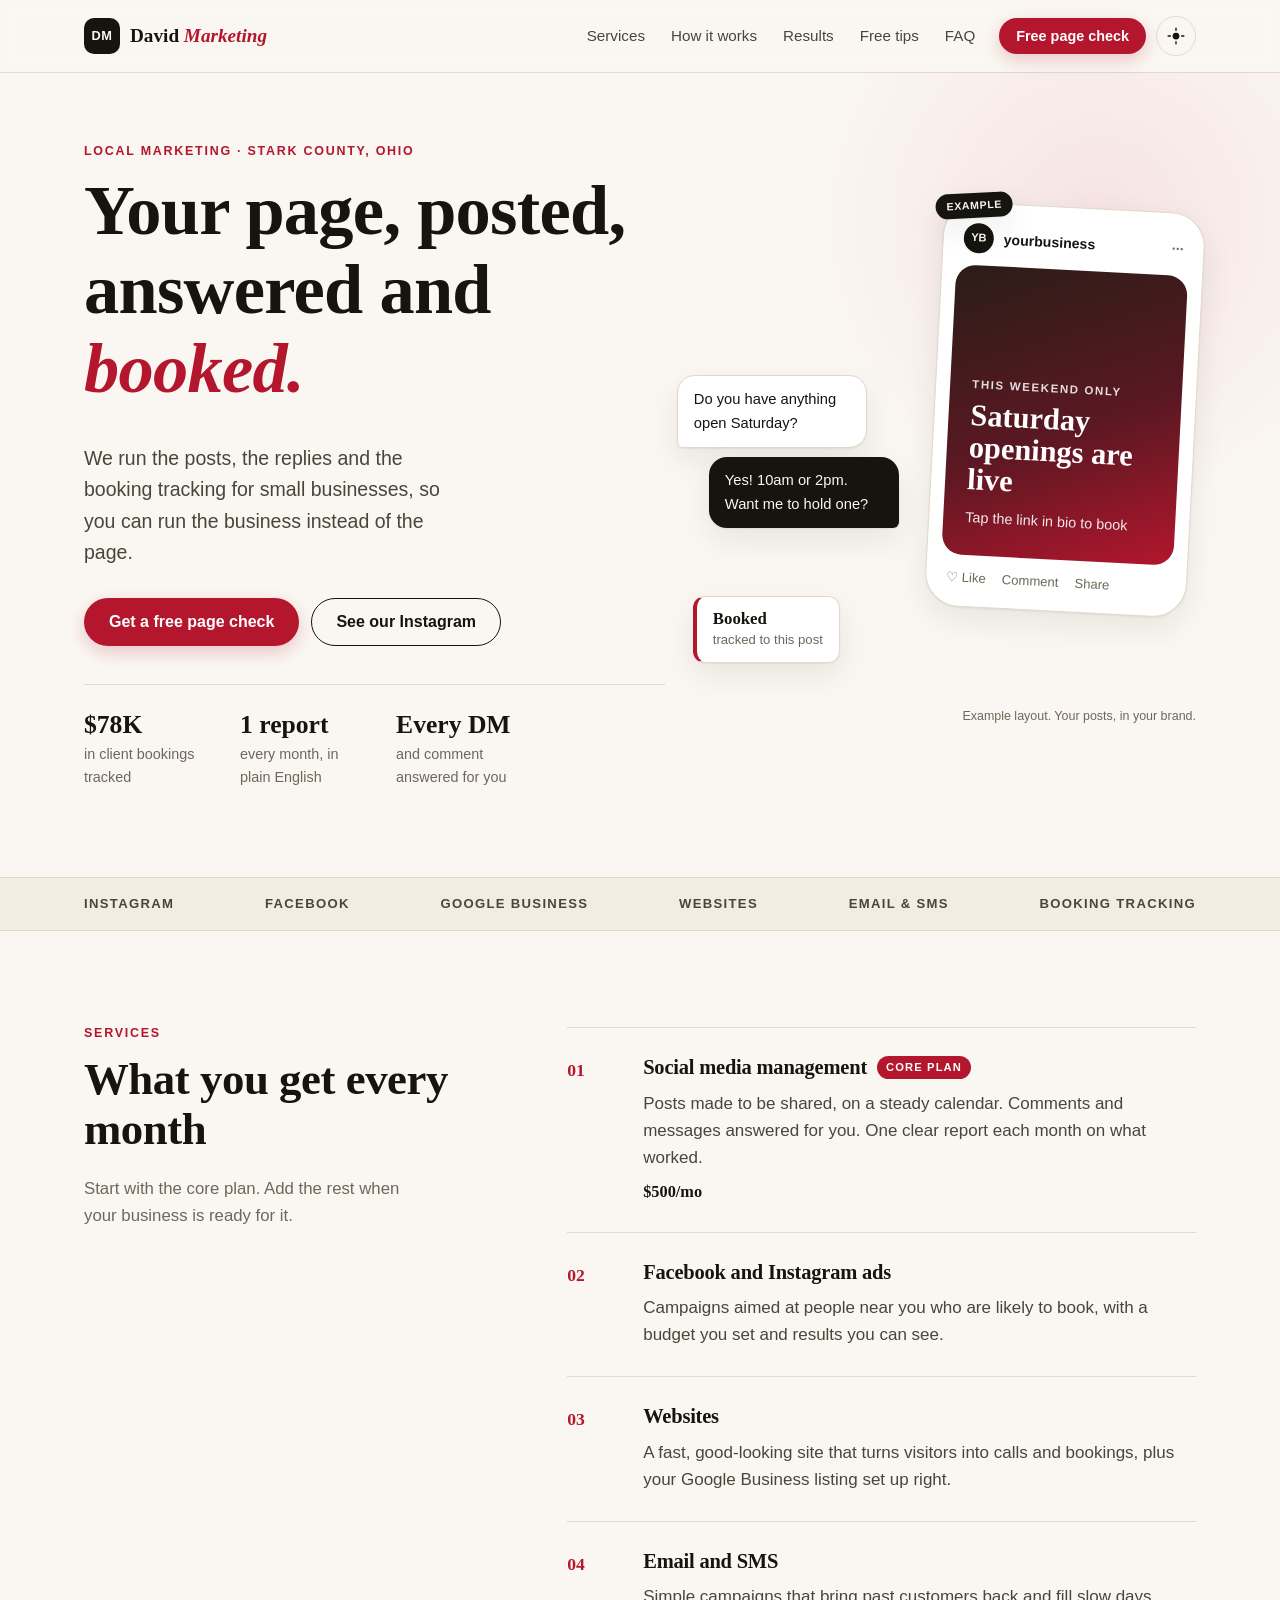
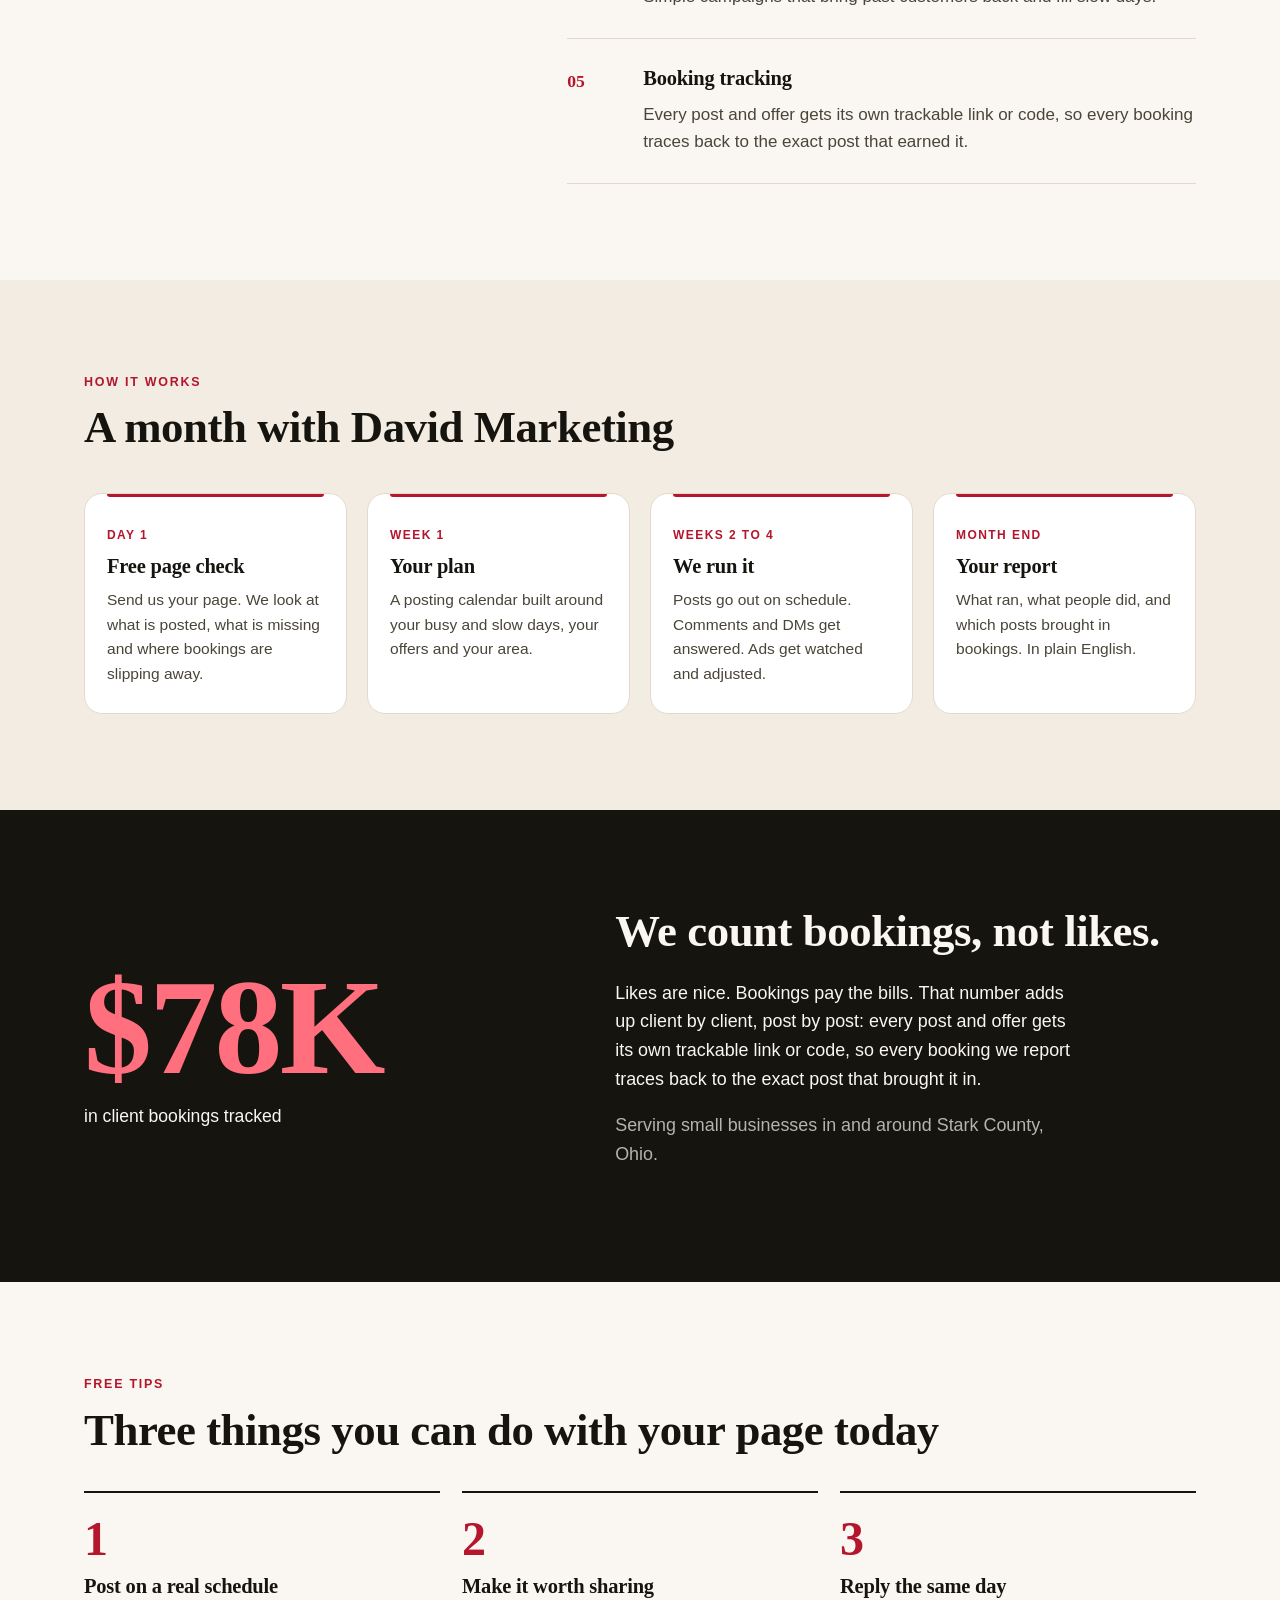
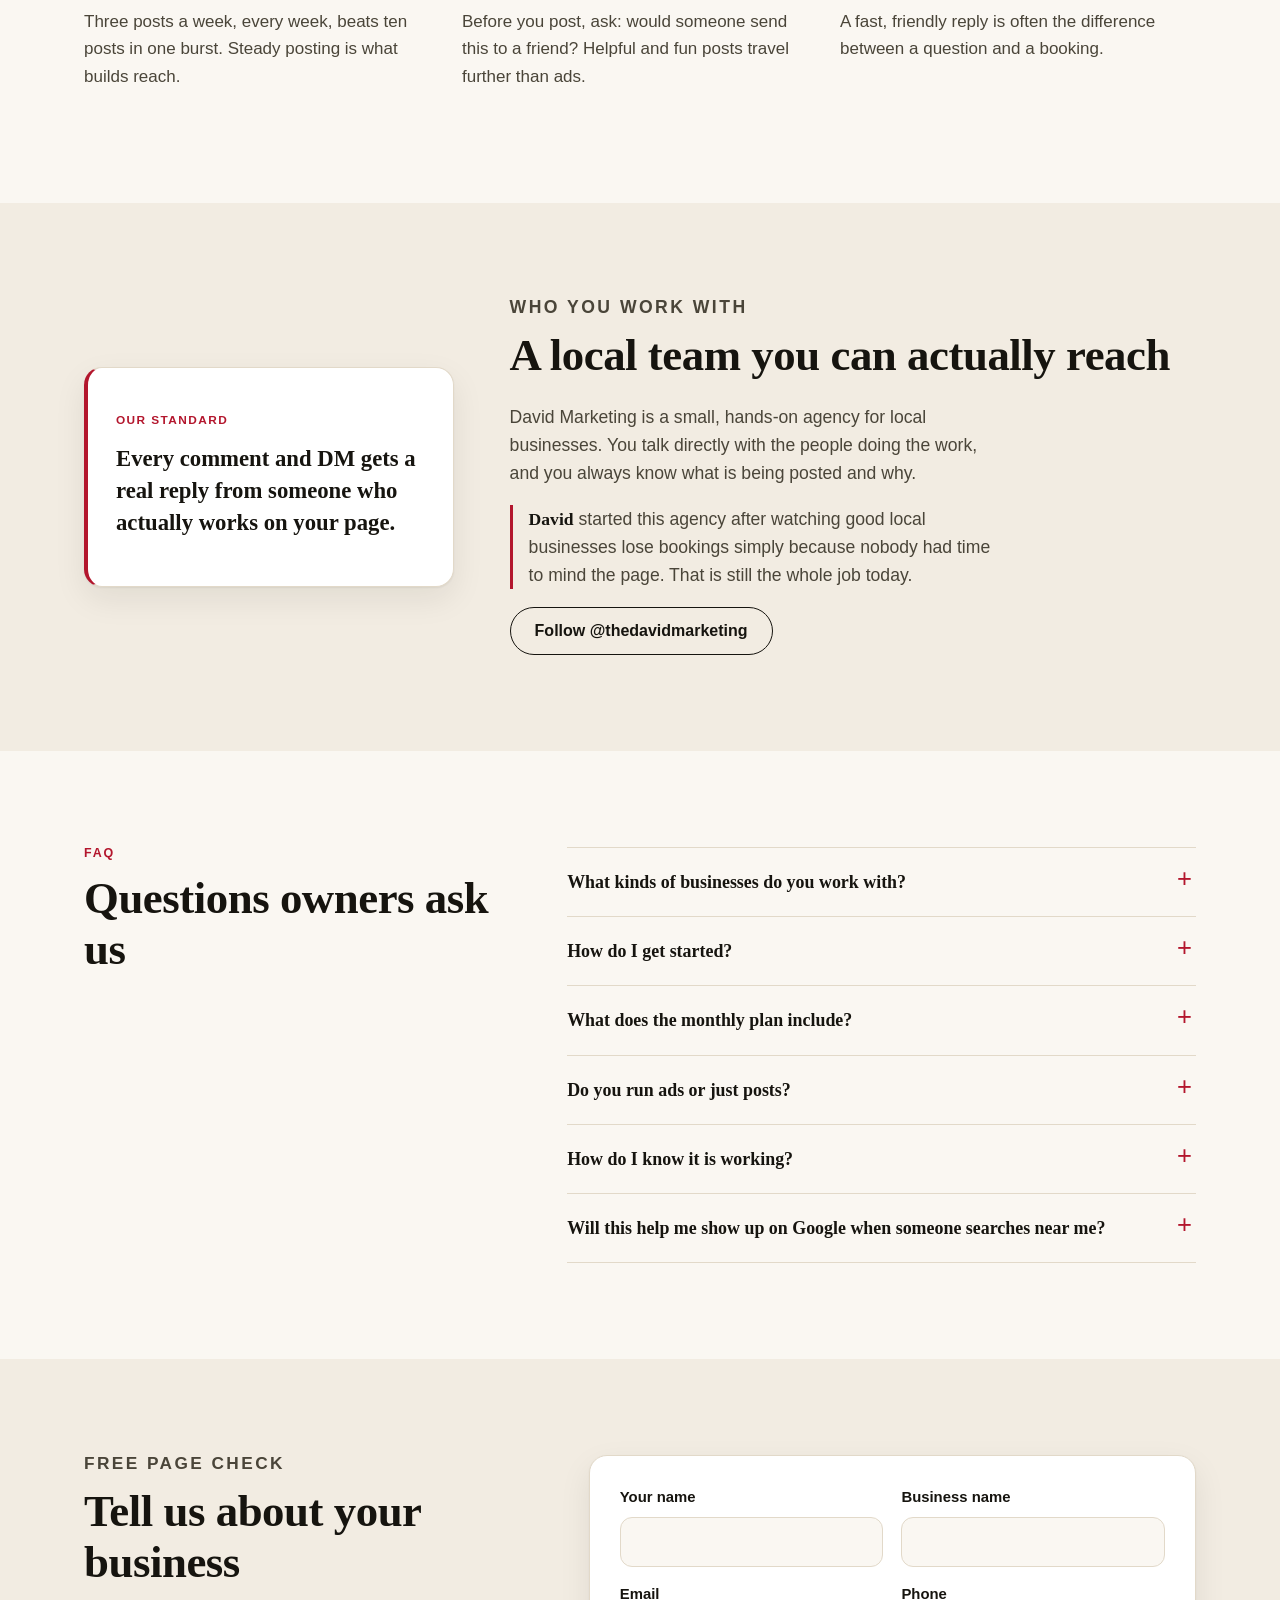
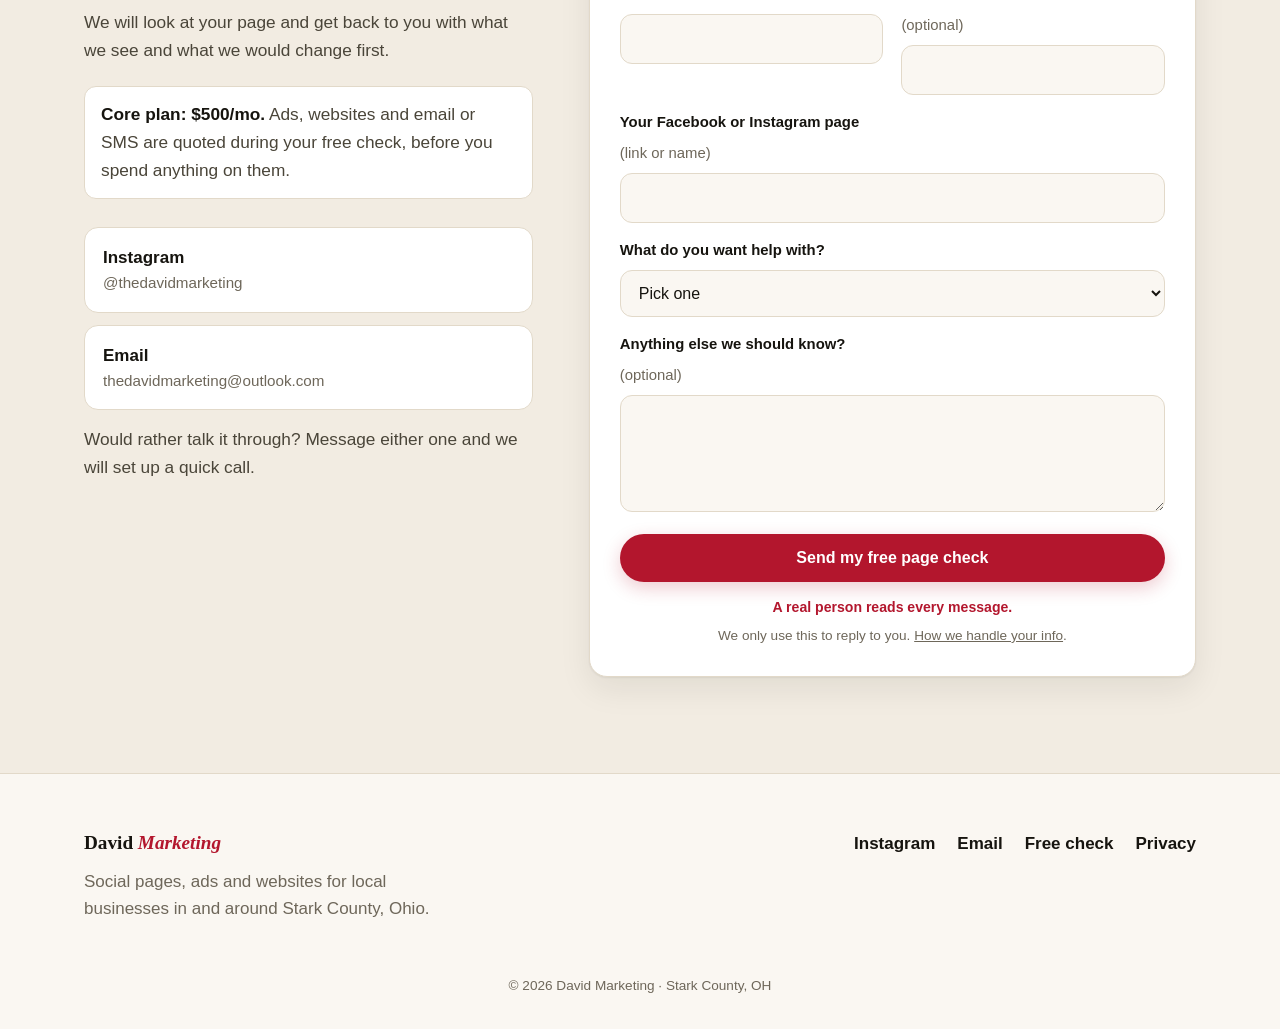
==== commit 93ede672: "Remove unconfirmed reply-time promises, 'month to month' wording and em-dash entities Co-Authored-By" ====
--- a/index.html
+++ b/index.html
@@ -129,7 +129,7 @@
           <div>
             <h3>Social media management <span class="tag">Core plan</span></h3>
             <p>Posts made to be shared, on a steady calendar. Comments and messages answered for you. One clear report each month on what worked.</p>
-            <p class="price">$500/mo, month to month</p>
+            <p class="price">$500/mo</p>
           </div>
         </li>
         <li class="service">
@@ -185,7 +185,7 @@
       </div>
       <div class="proof-copy">
         <h2>We count bookings, not likes.</h2>
-        <p>Likes are nice. Bookings pay the bills. That number adds up client by client, post by post &mdash; every post and offer gets its own trackable link or code, so every booking we report traces back to the exact post that brought it in.</p>
+        <p>Likes are nice. Bookings pay the bills. That number adds up client by client, post by post: every post and offer gets its own trackable link or code, so every booking we report traces back to the exact post that brought it in.</p>
         <p class="proof-note">Serving small businesses in and around Stark County, Ohio.</p>
       </div>
     </div>
@@ -207,7 +207,7 @@
     <div class="wrap about-grid">
       <blockquote class="about-note">
         <span class="note-label">Our standard</span>
-        <p>Every comment and DM gets a reply from someone who actually works on your page, the same day it comes in.</p>
+        <p>Every comment and DM gets a real reply from someone who actually works on your page.</p>
       </blockquote>
       <div class="about-copy">
         <p class="eyebrow">Who you work with</p>
@@ -228,7 +228,7 @@
       <div class="faq-list">
         <details class="faq-item"><summary>What kinds of businesses do you work with?</summary><p>Local small businesses, especially service businesses that take bookings, in and around Stark County, Ohio.</p></details>
         <details class="faq-item"><summary>How do I get started?</summary><p>Fill out the form below or DM us on Instagram with your page name. We do a free check and tell you exactly what we see.</p></details>
-        <details class="faq-item"><summary>What does the monthly plan include?</summary><p>Posting, replies to comments and messages, and a monthly report are the core, for $500/mo, month to month. Ads, websites and email or SMS are add-ons &mdash; each one is priced during your free page check, based on your ad budget or the size of the job, so you know the exact number before anything starts.</p></details>
+        <details class="faq-item"><summary>What does the monthly plan include?</summary><p>Posting, replies to comments and messages, and a monthly report are the core, for $500/mo. Ads, websites and email or SMS are add-ons, and each one is priced during your free page check, based on your ad budget or the size of the job, so you know the exact number before anything starts.</p></details>
         <details class="faq-item"><summary>Do you run ads or just posts?</summary><p>Both. Everyday posting and replies, plus Facebook and Instagram ads when your business is ready for them.</p></details>
         <details class="faq-item"><summary>How do I know it is working?</summary><p>Every post and offer gets its own trackable link or code, so when a booking comes in we can show you exactly which post earned it, every month.</p></details>
         <details class="faq-item"><summary>Will this help me show up on Google when someone searches near me?</summary><p>Yes. Setting up your Google Business listing, hours, photos, service area and review link, is part of the Websites service, so you show up in Google Search and Maps for people searching near you.</p></details>
@@ -241,8 +241,8 @@
       <div class="contact-copy">
         <p class="eyebrow">Free page check</p>
         <h2>Tell us about your business</h2>
-        <p>We will look at your page and get back to you with what we see and what we would change first, usually within one business day.</p>
-        <p class="contact-price"><strong>Core plan: $500/mo, month to month.</strong> Ads, websites and email or SMS are quoted during your free check, before you spend anything on them.</p>
+        <p>We will look at your page and get back to you with what we see and what we would change first.</p>
+        <p class="contact-price"><strong>Core plan: $500/mo.</strong> Ads, websites and email or SMS are quoted during your free check, before you spend anything on them.</p>
         <ul class="contact-links">
           <li><a href="https://www.instagram.com/thedavidmarketing/" target="_blank" rel="noopener"><strong>Instagram</strong><span>@thedavidmarketing</span></a></li>
           <li><a href="mailto:thedavidmarketing@outlook.com"><strong>Email</strong><span>thedavidmarketing@outlook.com</span></a></li>
@@ -274,7 +274,7 @@
           <label class="span-2">Anything else we should know? <span class="opt">(optional)</span><textarea name="message" rows="4"></textarea></label>
         </div>
         <button type="submit" class="btn btn-primary btn-wide">Send my free page check</button>
-        <p class="reply-time">We reply within one business day.</p>
+        <p class="reply-time">A real person reads every message.</p>
         <p class="form-fine">We only use this to reply to you. <a href="/privacy.html">How we handle your info</a>.</p>
       </form>
     </div>
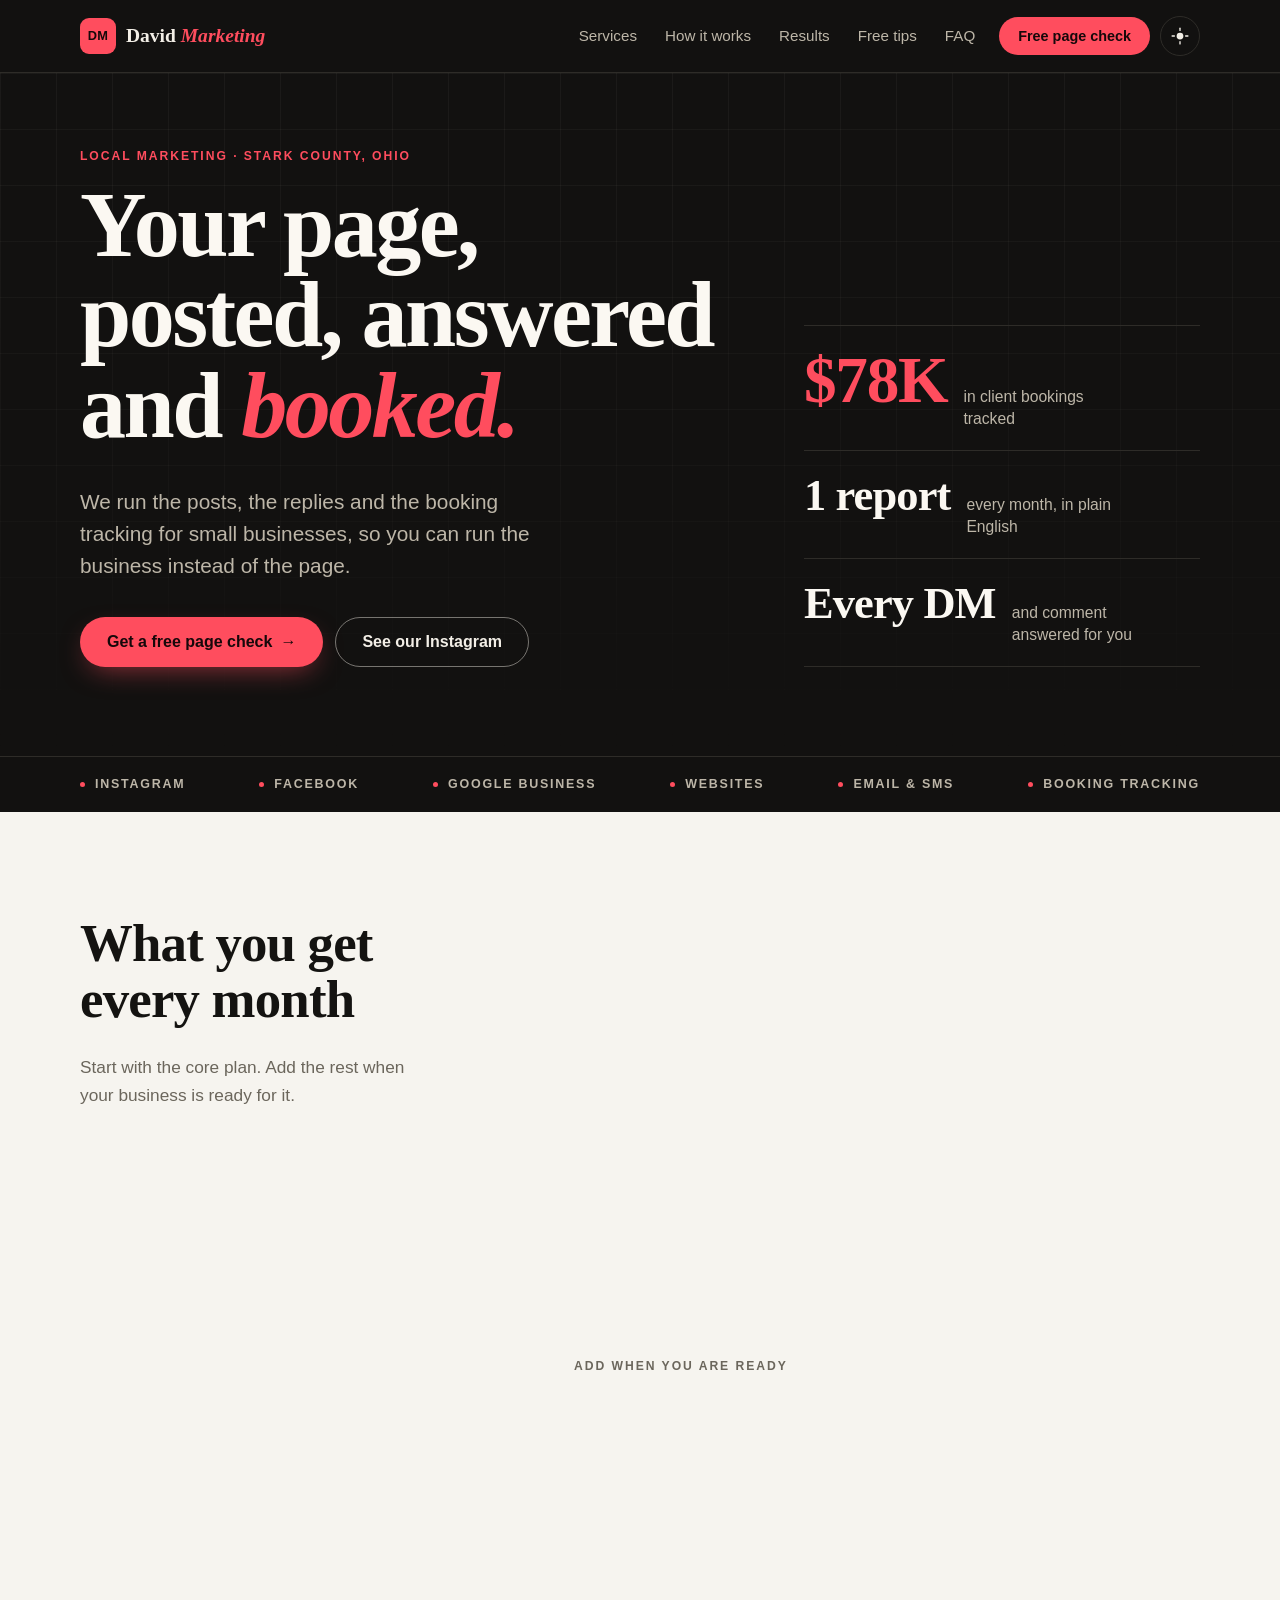
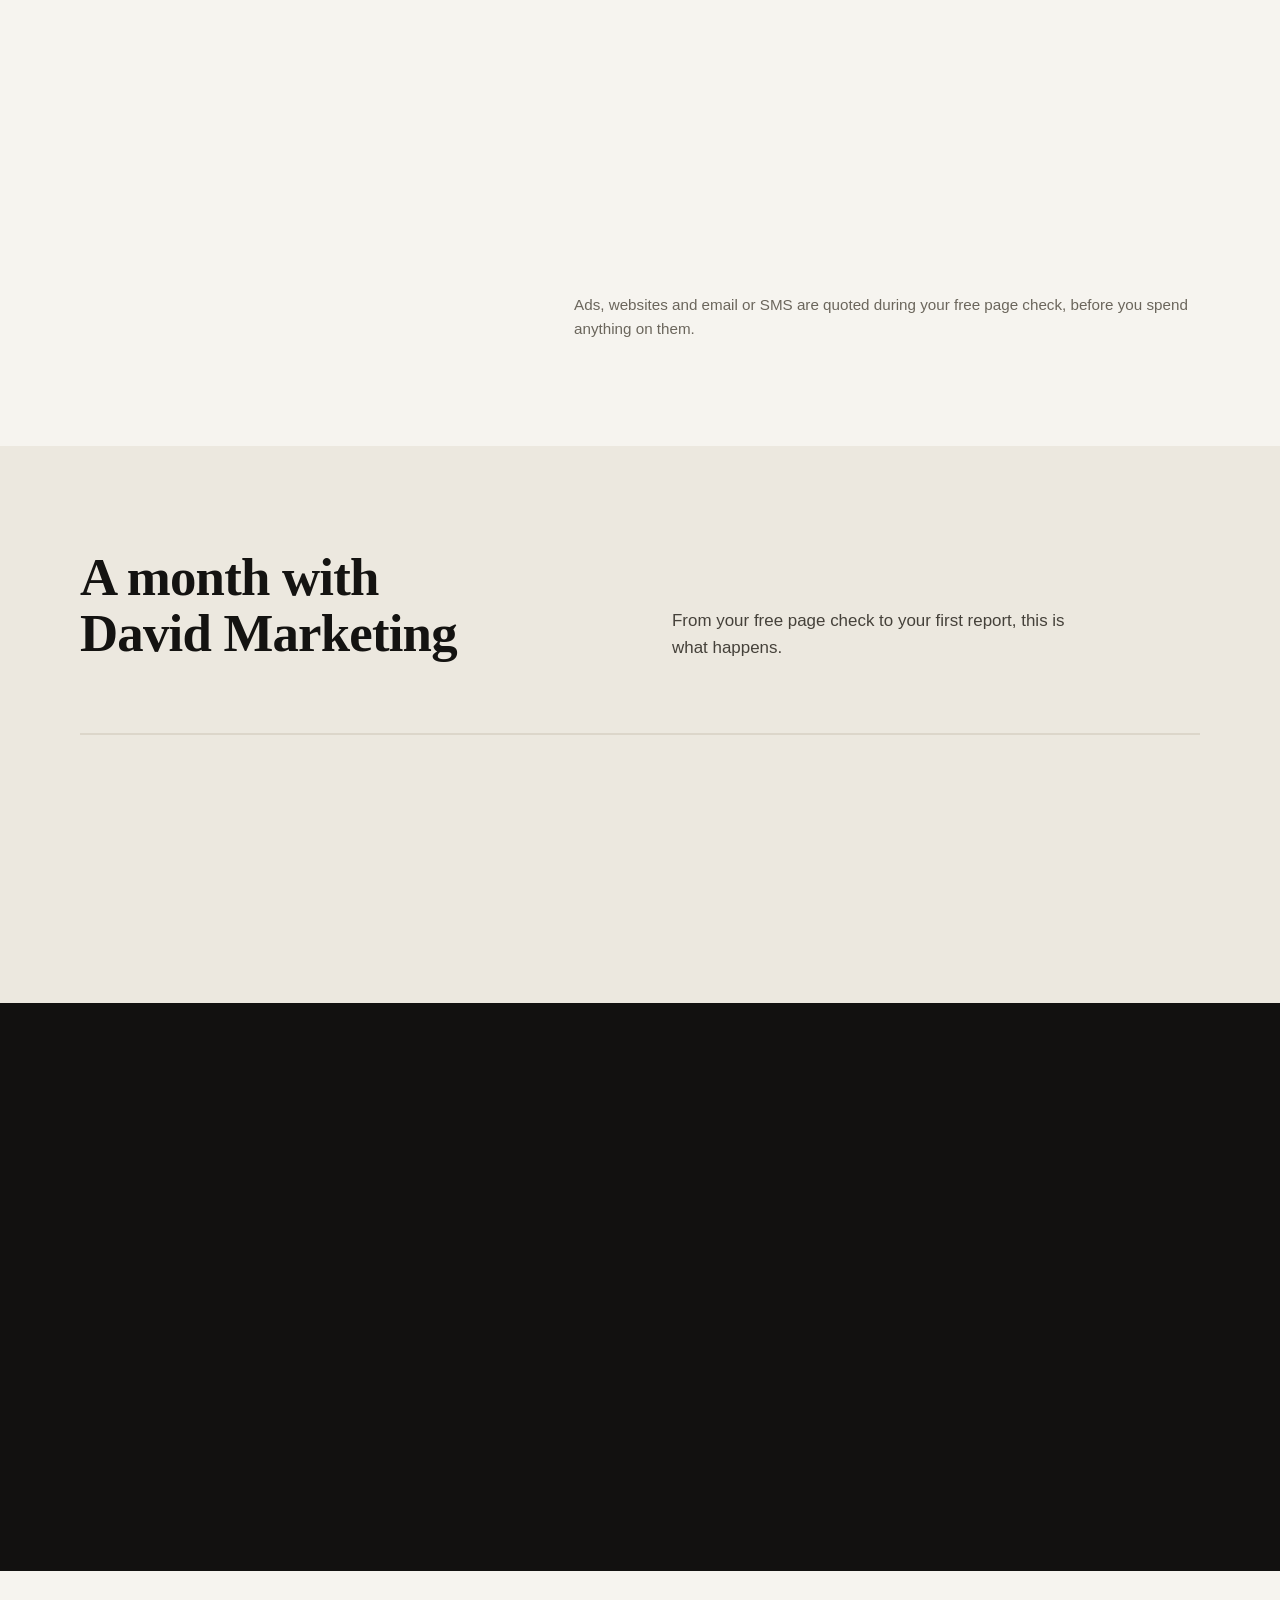
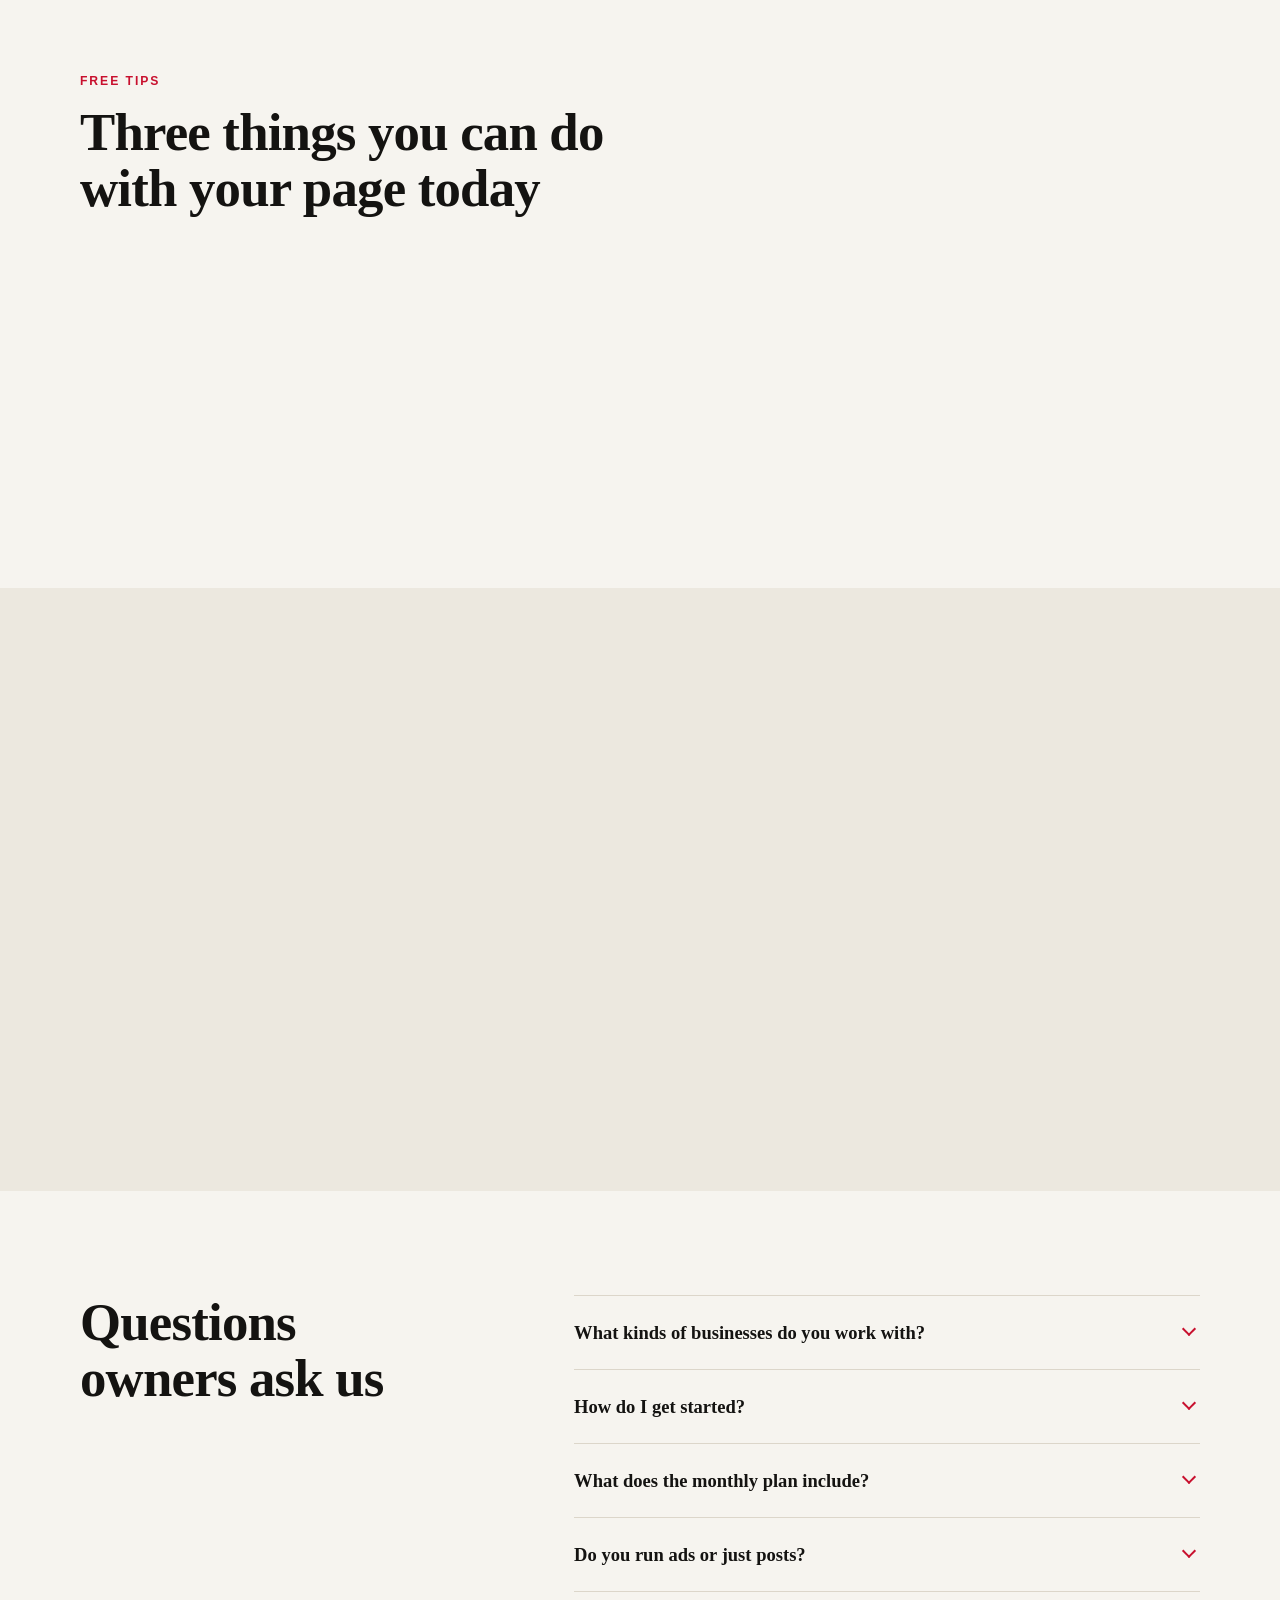
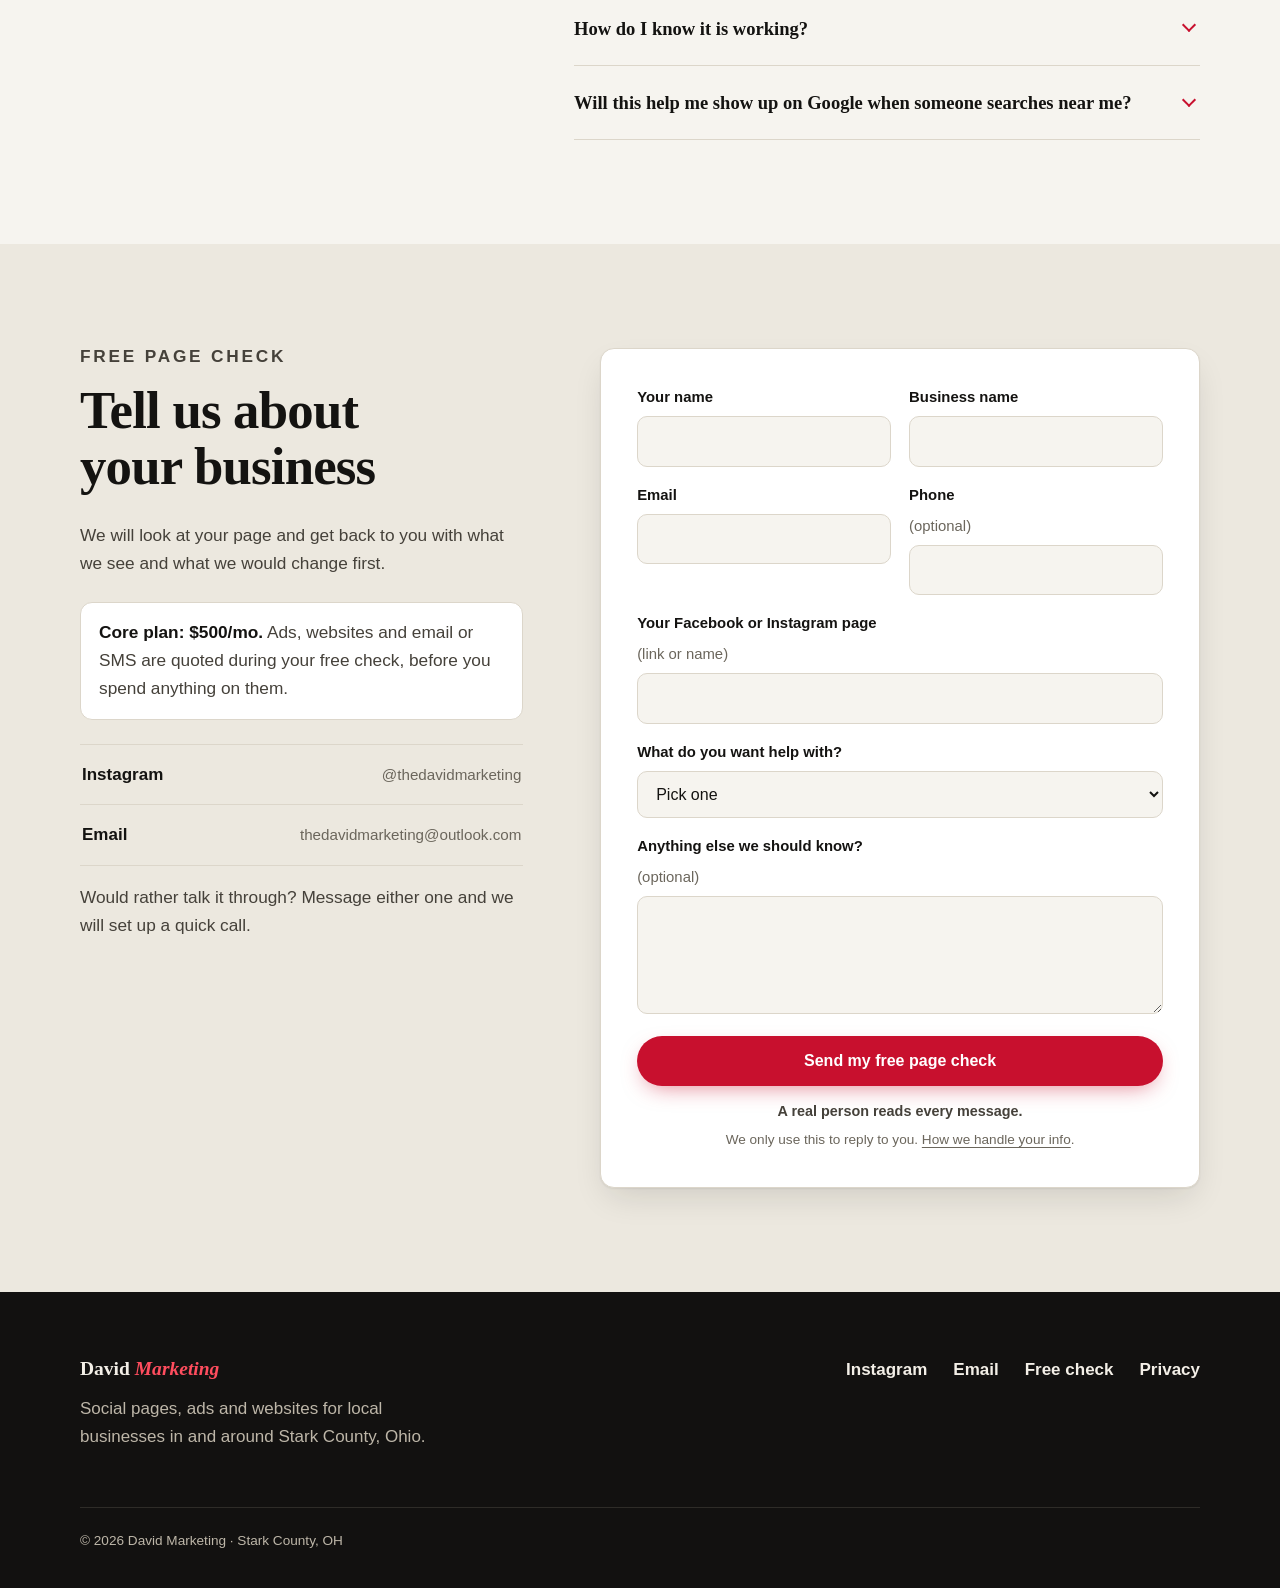
==== commit aa1cdb8d: "v2 polish: dark Instagram-matched hero, core plan card, month timeline, count-up proof Hero now matc" ====
--- a/index.html
+++ b/index.html
@@ -9,7 +9,7 @@
 <title>David Marketing | Social Pages, Ads &amp; Websites for Local Businesses in Stark County, OH</title>
 <meta name="description" content="David Marketing runs social posting, replies, ads and websites for local businesses in and around Stark County, Ohio. $78K in client bookings tracked. Ask for a free page check.">
 <link rel="canonical" href="https://thedavidmarketing.com/">
-<meta name="theme-color" content="#faf7f2">
+<meta name="theme-color" content="#121110">
 
 <meta property="og:type" content="website">
 <meta property="og:site_name" content="David Marketing">
@@ -24,7 +24,7 @@
 <link rel="icon" type="image/svg+xml" href="/assets/favicon.svg">
 <link rel="preconnect" href="https://fonts.googleapis.com">
 <link rel="preconnect" href="https://fonts.gstatic.com" crossorigin>
-<link href="https://fonts.googleapis.com/css2?family=Fraunces:opsz,wght@9..144,500;9..144,650;9..144,750&family=Inter:wght@400;500;600;700&display=swap" rel="stylesheet">
+<link href="https://fonts.googleapis.com/css2?family=Fraunces:ital,opsz,wght@0,9..144,500..800;1,9..144,500..800&family=Geist:wght@400..700&display=swap" rel="stylesheet">
 <link rel="stylesheet" href="/assets/styles.css">
 
 <script type="application/ld+json">
@@ -77,36 +77,19 @@
   <section class="hero">
     <div class="wrap hero-grid">
       <div class="hero-copy">
-        <p class="eyebrow">Local marketing &middot; Stark County, Ohio</p>
-        <h1>Your page, posted, answered and <span class="ink-accent">booked.</span></h1>
-        <p class="lead">We run the posts, the replies and the booking tracking for small businesses, so you can run the business instead of the page.</p>
-        <div class="hero-ctas">
-          <a class="btn btn-primary" href="#contact">Get a free page check</a>
+        <p class="eyebrow rise">Local marketing &middot; Stark County, Ohio</p>
+        <h1 class="rise rise-2">Your page, posted, answered and <span class="ink-accent">booked.</span></h1>
+        <p class="lead rise rise-3">We run the posts, the replies and the booking tracking for small businesses, so you can run the business instead of the page.</p>
+        <div class="hero-ctas rise rise-4">
+          <a class="btn btn-primary" href="#contact">Get a free page check <span class="arrow" aria-hidden="true">&rarr;</span></a>
           <a class="btn btn-ghost" href="https://www.instagram.com/thedavidmarketing/" target="_blank" rel="noopener">See our Instagram</a>
         </div>
-        <dl class="hero-proof">
-          <div><dt>$78K</dt><dd>in client bookings tracked</dd></div>
-          <div><dt>1 report</dt><dd>every month, in plain English</dd></div>
-          <div><dt>Every DM</dt><dd>and comment answered for you</dd></div>
-        </dl>
-      </div>
-
-      <figure class="hero-visual" aria-label="Example of what we run for a business page">
-        <div class="phone">
-          <span class="example-flag">Example</span>
-          <div class="phone-bar"><span class="avatar">YB</span><span class="handle">yourbusiness</span><span class="dots" aria-hidden="true">&middot;&middot;&middot;</span></div>
-          <div class="post-art">
-            <span class="post-kicker">This weekend only</span>
-            <span class="post-title">Saturday openings are live</span>
-            <span class="post-sub">Tap the link in bio to book</span>
-          </div>
-          <div class="post-meta"><span>&#9825; Like</span><span>Comment</span><span>Share</span></div>
-        </div>
-        <div class="bubble bubble-in">Do you have anything open Saturday?</div>
-        <div class="bubble bubble-out">Yes! 10am or 2pm. Want me to hold one?</div>
-        <div class="report-chip"><strong>Booked</strong><span>tracked to this post</span></div>
-        <figcaption>Example layout. Your posts, in your brand.</figcaption>
-      </figure>
+      </div>
+      <dl class="hero-proof rise rise-5">
+        <div><dt>$78K</dt><dd>in client bookings tracked</dd></div>
+        <div><dt>1 report</dt><dd>every month, in plain English</dd></div>
+        <div><dt>Every DM</dt><dd>and comment answered for you</dd></div>
+      </dl>
     </div>
   </section>
 
@@ -119,71 +102,59 @@
   <section class="section" id="services">
     <div class="wrap two-col">
       <div class="col-head">
-        <p class="eyebrow">Services</p>
         <h2>What you get every month</h2>
         <p class="section-sub">Start with the core plan. Add the rest when your business is ready for it.</p>
       </div>
-      <ol class="service-list">
-        <li class="service core">
-          <span class="num">01</span>
-          <div>
-            <h3>Social media management <span class="tag">Core plan</span></h3>
-            <p>Posts made to be shared, on a steady calendar. Comments and messages answered for you. One clear report each month on what worked.</p>
-            <p class="price">$500/mo</p>
+      <div>
+        <article class="plan" data-in>
+          <div class="plan-top">
+            <div>
+              <span class="tag">Core plan</span>
+              <h3>Social media management</h3>
+            </div>
+            <p class="plan-price">$500<small>/mo</small></p>
           </div>
-        </li>
-        <li class="service">
-          <span class="num">02</span>
-          <div>
-            <h3>Facebook and Instagram ads</h3>
-            <p>Campaigns aimed at people near you who are likely to book, with a budget you set and results you can see.</p>
-          </div>
-        </li>
-        <li class="service">
-          <span class="num">03</span>
-          <div>
-            <h3>Websites</h3>
-            <p>A fast, good-looking site that turns visitors into calls and bookings, plus your Google Business listing set up right.</p>
-          </div>
-        </li>
-        <li class="service">
-          <span class="num">04</span>
-          <div>
-            <h3>Email and SMS</h3>
-            <p>Simple campaigns that bring past customers back and fill slow days.</p>
-          </div>
-        </li>
-        <li class="service">
-          <span class="num">05</span>
-          <div>
-            <h3>Booking tracking</h3>
-            <p>Every post and offer gets its own trackable link or code, so every booking traces back to the exact post that earned it.</p>
-          </div>
-        </li>
-      </ol>
+          <p>Posts made to be shared, on a steady calendar. Comments and messages answered for you. One clear report each month on what worked.</p>
+          <ul class="plan-list">
+            <li><strong>Posts that get shared</strong>on a steady calendar, built around your busy and slow days</li>
+            <li><strong>Every comment and DM</strong>answered for you, by someone who works on your page</li>
+            <li><strong>One clear report</strong>each month, on what ran and what brought in bookings</li>
+          </ul>
+        </article>
+        <p class="addons-label">Add when you are ready</p>
+        <ul class="service-list stagger">
+          <li class="service" data-in><h3>Facebook and Instagram ads</h3><p>Campaigns aimed at people near you who are likely to book, with a budget you set and results you can see.</p></li>
+          <li class="service" data-in><h3>Websites</h3><p>A fast, good-looking site that turns visitors into calls and bookings, plus your Google Business listing set up right.</p></li>
+          <li class="service" data-in><h3>Email and SMS</h3><p>Simple campaigns that bring past customers back and fill slow days.</p></li>
+          <li class="service" data-in><h3>Booking tracking</h3><p>Every post and offer gets its own trackable link or code, so every booking traces back to the exact post that earned it.</p></li>
+        </ul>
+        <p class="addons-note">Ads, websites and email or SMS are quoted during your free page check, before you spend anything on them.</p>
+      </div>
     </div>
   </section>
 
   <section class="section section-tint" id="month">
     <div class="wrap">
-      <p class="eyebrow">How it works</p>
-      <h2>A month with David Marketing</h2>
-      <ol class="timeline">
-        <li><span class="when">Day 1</span><h3>Free page check</h3><p>Send us your page. We look at what is posted, what is missing and where bookings are slipping away.</p></li>
-        <li><span class="when">Week 1</span><h3>Your plan</h3><p>A posting calendar built around your busy and slow days, your offers and your area.</p></li>
-        <li><span class="when">Weeks 2 to 4</span><h3>We run it</h3><p>Posts go out on schedule. Comments and DMs get answered. Ads get watched and adjusted.</p></li>
-        <li><span class="when">Month end</span><h3>Your report</h3><p>What ran, what people did, and which posts brought in bookings. In plain English.</p></li>
+      <div class="month-head">
+        <h2>A month with David Marketing</h2>
+        <p>From your free page check to your first report, this is what happens.</p>
+      </div>
+      <ol class="timeline stagger" id="timeline">
+        <li data-in><span class="when">Day 1</span><h3>Free page check</h3><p>Send us your page. We look at what is posted, what is missing and where bookings are slipping away.</p></li>
+        <li data-in><span class="when">Week 1</span><h3>Your plan</h3><p>A posting calendar built around your busy and slow days, your offers and your area.</p></li>
+        <li data-in><span class="when">Weeks 2 to 4</span><h3>We run it</h3><p>Posts go out on schedule. Comments and DMs get answered. Ads get watched and adjusted.</p></li>
+        <li data-in><span class="when">Month end</span><h3>Your report</h3><p>What ran, what people did, and which posts brought in bookings. In plain English.</p></li>
       </ol>
     </div>
   </section>
 
   <section class="section proof-band" id="proof">
     <div class="wrap proof-grid">
-      <div class="proof-big">
-        <span class="big-number">$78K</span>
+      <div class="proof-big" data-in>
+        <span class="big-number">$<span data-count="78">78</span>K</span>
         <span class="big-label">in client bookings tracked</span>
       </div>
-      <div class="proof-copy">
+      <div class="proof-copy" data-in>
         <h2>We count bookings, not likes.</h2>
         <p>Likes are nice. Bookings pay the bills. That number adds up client by client, post by post: every post and offer gets its own trackable link or code, so every booking we report traces back to the exact post that brought it in.</p>
         <p class="proof-note">Serving small businesses in and around Stark County, Ohio.</p>
@@ -193,26 +164,27 @@
 
   <section class="section" id="notes">
     <div class="wrap">
-      <p class="eyebrow">Free tips</p>
-      <h2>Three things you can do with your page today</h2>
-      <div class="notes">
-        <article class="note"><span class="note-num">1</span><h3>Post on a real schedule</h3><p>Three posts a week, every week, beats ten posts in one burst. Steady posting is what builds reach.</p></article>
-        <article class="note"><span class="note-num">2</span><h3>Make it worth sharing</h3><p>Before you post, ask: would someone send this to a friend? Helpful and fun posts travel further than ads.</p></article>
-        <article class="note"><span class="note-num">3</span><h3>Reply the same day</h3><p>A fast, friendly reply is often the difference between a question and a booking.</p></article>
+      <div class="notes-head">
+        <p class="eyebrow">Free tips</p>
+        <h2>Three things you can do with your page today</h2>
+      </div>
+      <div class="notes stagger">
+        <article class="note" data-in><span class="note-num">1</span><h3>Post on a real schedule</h3><p>Three posts a week, every week, beats ten posts in one burst. Steady posting is what builds reach.</p></article>
+        <article class="note" data-in><span class="note-num">2</span><h3>Make it worth sharing</h3><p>Before you post, ask: would someone send this to a friend? Helpful and fun posts travel further than ads.</p></article>
+        <article class="note" data-in><span class="note-num">3</span><h3>Reply the same day</h3><p>A fast, friendly reply is often the difference between a question and a booking.</p></article>
       </div>
     </div>
   </section>
 
   <section class="section section-tint" id="about">
     <div class="wrap about-grid">
-      <blockquote class="about-note">
+      <blockquote class="about-note" data-in>
         <span class="note-label">Our standard</span>
         <p>Every comment and DM gets a real reply from someone who actually works on your page.</p>
       </blockquote>
-      <div class="about-copy">
-        <p class="eyebrow">Who you work with</p>
+      <div class="about-copy" data-in>
         <h2>A local team you can actually reach</h2>
-        <p>David Marketing is a small, hands-on agency for local businesses. You talk directly with the people doing the work, and you always know what is being posted and why.</p>
+        <p>David Marketing is a hands-on agency for local businesses. You talk directly with the people doing the work, and you always know what is being posted and why.</p>
         <p class="about-signature"><strong>David</strong> started this agency after watching good local businesses lose bookings simply because nobody had time to mind the page. That is still the whole job today.</p>
         <a class="btn btn-ghost" href="https://www.instagram.com/thedavidmarketing/" target="_blank" rel="noopener">Follow @thedavidmarketing</a>
       </div>
@@ -222,7 +194,6 @@
   <section class="section" id="faq">
     <div class="wrap faq-wrap">
       <div class="col-head">
-        <p class="eyebrow">FAQ</p>
         <h2>Questions owners ask us</h2>
       </div>
       <div class="faq-list">
@@ -250,7 +221,7 @@
         <p class="contact-note">Would rather talk it through? Message either one and we will set up a quick call.</p>
       </div>
 
-      <form class="lead-form" id="lead" action="https://formsubmit.co/thedavidmarketing@outlook.com" method="POST">
+      <form class="lead-form" id="lead" action="https://formsubmit.co/89f506b1cbfce78169b03af89bc26463" method="POST">
         <input type="hidden" name="_subject" value="New lead from thedavidmarketing.com">
         <input type="hidden" name="_template" value="table">
         <input type="hidden" name="_next" value="https://thedavidmarketing.com/thank-you.html">
@@ -283,19 +254,21 @@
 </main>
 
 <footer class="site-footer">
-  <div class="wrap footer-inner">
-    <div>
-      <span class="logo-word">David <em>Marketing</em></span>
-      <p>Social pages, ads and websites for local businesses in and around Stark County, Ohio.</p>
-    </div>
-    <div class="footer-links">
-      <a href="https://www.instagram.com/thedavidmarketing/" target="_blank" rel="noopener">Instagram</a>
-      <a href="mailto:thedavidmarketing@outlook.com">Email</a>
-      <a href="#contact">Free check</a>
-      <a href="/privacy.html">Privacy</a>
-    </div>
+  <div class="wrap">
+    <div class="footer-inner">
+      <div>
+        <span class="logo-word">David <em>Marketing</em></span>
+        <p>Social pages, ads and websites for local businesses in and around Stark County, Ohio.</p>
+      </div>
+      <div class="footer-links">
+        <a href="https://www.instagram.com/thedavidmarketing/" target="_blank" rel="noopener">Instagram</a>
+        <a href="mailto:thedavidmarketing@outlook.com">Email</a>
+        <a href="#contact">Free check</a>
+        <a href="/privacy.html">Privacy</a>
+      </div>
+    </div>
+    <p class="footer-copy">&copy; 2026 David Marketing &middot; Stark County, OH</p>
   </div>
-  <p class="footer-copy">&copy; 2026 David Marketing &middot; Stark County, OH</p>
 </footer>
 
 <script src="/assets/script.js"></script>
--- a/assets/styles.css
+++ b/assets/styles.css
@@ -1,242 +1,305 @@
-/* David Marketing - v2 design (2026-09-25). Warm editorial light theme, dark mode supported. */
+/* David Marketing - v2 polish (2026-09-26). Dark hero that matches our Instagram (charcoal, bone, signal red),
+   light editorial body, dark mode supported. Fraunces for display, Geist for text. No inline styles (CSP). */
 :root {
-  --paper: #faf7f2;
-  --paper-2: #f2ece2;
-  --ink: #16140f;
-  --ink-2: #4a4539;
-  --muted: #6e675a;
-  --line: #e2d9c9;
-  --accent: #b3162d;
+  --paper: #f6f4ef;
+  --paper-2: #ece8df;
+  --ink: #141311;
+  --ink-2: #45413a;
+  --muted: #6b665c;
+  --line: #dcd6ca;
+  --accent: #c8102e;
   --accent-ink: #ffffff;
-  --accent-soft: #f6e1e3;
+  --accent-soft: #f7dfe2;
   --card: #ffffff;
   --focus: #1d4ed8;
-  --shadow: 0 1px 2px rgba(22, 20, 15, .06), 0 12px 32px rgba(22, 20, 15, .08);
-  --radius: 18px;
-  --max: 1160px;
+  --night: #121110;
+  --night-2: #1b1a18;
+  --night-line: #2e2c28;
+  --bone: #f3efe7;
+  --bone-dim: #bdb6a8;
+  --red-on-night: #ff4d5e;
+  --shadow: 0 1px 2px rgba(20, 19, 17, .06), 0 14px 34px -8px rgba(20, 19, 17, .14);
+  --radius: 14px;
+  --max: 1200px;
+  --ease-out: cubic-bezier(.23, 1, .32, 1);
   --serif: "Fraunces", Georgia, "Times New Roman", serif;
-  --sans: "Inter", -apple-system, BlinkMacSystemFont, "Segoe UI", Roboto, Arial, sans-serif;
+  --sans: "Geist", -apple-system, BlinkMacSystemFont, "Segoe UI", Roboto, Arial, sans-serif;
   color-scheme: light;
 }
 @media (prefers-color-scheme: dark) {
   :root:not([data-theme="light"]) {
-    --paper: #12110e; --paper-2: #1b1915; --ink: #f4efe6; --ink-2: #d6cfc2; --muted: #a8a092;
-    --line: #2e2b25; --accent: #ff6f7d; --accent-ink: #1a0508; --accent-soft: #3a1a1e; --card: #1b1915;
-    --shadow: 0 1px 2px rgba(0,0,0,.5), 0 14px 36px rgba(0,0,0,.45); color-scheme: dark;
+    --paper: #121110; --paper-2: #1a1917; --ink: #f3efe7; --ink-2: #d4cdc0; --muted: #a39c8e;
+    --line: #2e2c28; --accent: #ff4d5e; --accent-ink: #1a0508; --accent-soft: #3a1a1e; --card: #1b1a18;
+    --shadow: 0 1px 2px rgba(0,0,0,.5), 0 16px 36px -10px rgba(0,0,0,.6); color-scheme: dark;
   }
 }
 :root[data-theme="dark"] {
-  --paper: #12110e; --paper-2: #1b1915; --ink: #f4efe6; --ink-2: #d6cfc2; --muted: #a8a092;
-  --line: #2e2b25; --accent: #ff6f7d; --accent-ink: #1a0508; --accent-soft: #3a1a1e; --card: #1b1915;
-  --shadow: 0 1px 2px rgba(0,0,0,.5), 0 14px 36px rgba(0,0,0,.45); color-scheme: dark;
+  --paper: #121110; --paper-2: #1a1917; --ink: #f3efe7; --ink-2: #d4cdc0; --muted: #a39c8e;
+  --line: #2e2c28; --accent: #ff4d5e; --accent-ink: #1a0508; --accent-soft: #3a1a1e; --card: #1b1a18;
+  --shadow: 0 1px 2px rgba(0,0,0,.5), 0 16px 36px -10px rgba(0,0,0,.6); color-scheme: dark;
 }
 
 *, *::before, *::after { box-sizing: border-box; }
-html { scroll-behavior: smooth; }
-body { margin: 0; background: var(--paper); color: var(--ink); font: 17px/1.6 var(--sans); -webkit-font-smoothing: antialiased; }
+html { scroll-behavior: smooth; -webkit-text-size-adjust: 100%; }
+body { margin: 0; background: var(--paper); color: var(--ink); font: 400 17px/1.62 var(--sans); -webkit-font-smoothing: antialiased; overflow-x: hidden; }
+::selection { background: var(--accent); color: #fff; }
 img { max-width: 100%; display: block; }
-a { color: inherit; }
-h1, h2, h3 { font-family: var(--serif); font-weight: 650; line-height: 1.12; letter-spacing: -0.01em; margin: 0 0 .5em; }
-h1 { font-size: clamp(2.5rem, 5.6vw, 4.4rem); font-weight: 750; }
-h2 { font-size: clamp(1.9rem, 3.6vw, 2.8rem); }
-h3 { font-size: 1.28rem; }
-p { margin: 0 0 1em; }
-.wrap { max-width: var(--max); margin: 0 auto; padding: 0 24px; }
+a { color: inherit; text-underline-offset: 3px; }
+h1, h2, h3 { font-family: var(--serif); font-weight: 650; line-height: 1.06; letter-spacing: -0.015em; margin: 0 0 .5em; text-wrap: balance; font-optical-sizing: auto; }
+h2 { font-size: clamp(2rem, 1.3rem + 2.6vw, 3.3rem); }
+h3 { font-size: 1.3rem; line-height: 1.2; }
+p { margin: 0 0 1em; text-wrap: pretty; }
+.wrap { max-width: var(--max); margin: 0 auto; padding: 0 clamp(20px, 4vw, 40px); }
 .skip-link { position: absolute; left: -9999px; top: 8px; background: var(--ink); color: var(--paper); padding: 8px 14px; border-radius: 8px; z-index: 100; }
 .skip-link:focus { left: 12px; }
 :focus-visible { outline: 3px solid var(--focus); outline-offset: 3px; border-radius: 6px; }
-.eyebrow { font: 600 .78rem/1 var(--sans); letter-spacing: .14em; text-transform: uppercase; color: var(--accent); margin: 0 0 14px; }
-.section { padding: 96px 0; }
+.eyebrow { font: 600 .76rem/1 var(--sans); letter-spacing: .16em; text-transform: uppercase; color: var(--accent); margin: 0 0 18px; }
+.section { padding: clamp(72px, 5vw + 40px, 128px) 0; }
 .section-tint { background: var(--paper-2); }
-.section-sub { color: var(--muted); font-size: 1.05rem; max-width: 34ch; }
+.section-sub { color: var(--muted); font-size: 1.08rem; max-width: 34ch; }
 
 /* Buttons */
-.btn { display: inline-flex; align-items: center; justify-content: center; gap: 8px; font: 600 1rem/1 var(--sans); text-decoration: none; padding: 15px 24px; border-radius: 999px; border: 1.5px solid transparent; cursor: pointer; transition: transform .15s ease, background .15s ease, box-shadow .15s ease; }
-.btn:hover { transform: translateY(-1px); }
-.btn-primary { background: var(--accent); color: var(--accent-ink); box-shadow: 0 6px 18px rgba(179, 22, 45, .22); }
+.btn { display: inline-flex; align-items: center; justify-content: center; gap: 8px; font: 600 1rem/1 var(--sans); text-decoration: none; padding: 16px 26px; border-radius: 999px; border: 1.5px solid transparent; cursor: pointer; white-space: nowrap; transition: transform .14s var(--ease-out), background-color .16s var(--ease-out), border-color .16s var(--ease-out), color .16s var(--ease-out), box-shadow .16s var(--ease-out); }
+.btn:active { transform: translateY(1px) scale(.99); }
+.btn-primary { background: var(--accent); color: var(--accent-ink); box-shadow: 0 8px 22px -8px rgba(200, 16, 46, .55); }
+.btn-primary:hover { box-shadow: 0 12px 26px -8px rgba(200, 16, 46, .7); }
 .btn-ghost { background: transparent; color: var(--ink); border-color: var(--ink); }
 .btn-ghost:hover { background: var(--ink); color: var(--paper); }
 .btn-secondary { background: var(--card); color: var(--ink); border-color: var(--line); }
 .btn-secondary:hover { border-color: var(--ink); }
-.btn-small { padding: 10px 16px; font-size: .9rem; }
+.btn-small { padding: 11px 18px; font-size: .9rem; }
 .btn-wide { width: 100%; }
-
-/* Header */
-.site-header { position: sticky; top: 0; z-index: 50; background: color-mix(in srgb, var(--paper) 88%, transparent); backdrop-filter: saturate(1.4) blur(10px); border-bottom: 1px solid var(--line); }
+.btn .arrow { transition: transform .16s var(--ease-out); }
+@media (hover: hover) and (pointer: fine) { .btn:hover { transform: translateY(-1px); } .btn:hover .arrow { transform: translateX(3px); } }
+
+/* Header (dark, continuous with the hero) */
+.site-header { position: sticky; top: 0; z-index: 50; background: var(--night); backdrop-filter: saturate(1.3) blur(12px); -webkit-backdrop-filter: saturate(1.3) blur(12px); border-bottom: 1px solid var(--night-line); color: var(--bone); }
 .header-inner { display: flex; align-items: center; gap: 24px; height: 72px; }
-.logo { display: inline-flex; align-items: center; gap: 10px; text-decoration: none; }
-.logo-mark { display: grid; place-items: center; width: 36px; height: 36px; border-radius: 10px; background: var(--ink); color: var(--paper); font: 700 .8rem/1 var(--sans); letter-spacing: .04em; }
-.logo-word { font: 650 1.2rem/1 var(--serif); }
-.logo-word em { font-style: italic; color: var(--accent); }
+.logo { display: inline-flex; align-items: center; gap: 10px; text-decoration: none; color: var(--bone); }
+.logo-mark { display: grid; place-items: center; width: 36px; height: 36px; border-radius: 9px; background: var(--red-on-night); color: #16080a; font: 800 .8rem/1 var(--sans); letter-spacing: .02em; }
+.logo-word { font: 650 1.22rem/1 var(--serif); }
+.logo-word em { font-style: italic; color: var(--red-on-night); }
 .site-nav { margin-left: auto; }
-.site-nav ul { display: flex; gap: 26px; list-style: none; margin: 0; padding: 0; }
-.site-nav a { text-decoration: none; font-weight: 500; font-size: .95rem; color: var(--ink-2); }
-.site-nav a:hover { color: var(--accent); }
+.site-nav ul { display: flex; gap: 28px; list-style: none; margin: 0; padding: 0; }
+.site-nav a { text-decoration: none; font-weight: 500; font-size: .95rem; color: var(--bone-dim); transition: color .15s var(--ease-out); }
+.site-nav a:hover { color: #fff; }
 .header-actions { display: flex; align-items: center; gap: 10px; }
-.theme-toggle, .menu-toggle { display: grid; place-items: center; width: 40px; height: 40px; border-radius: 50%; border: 1px solid var(--line); background: transparent; color: var(--ink); cursor: pointer; }
+.site-header .btn-primary { background: var(--red-on-night); color: #16080a; box-shadow: none; }
+.theme-toggle, .menu-toggle { display: grid; place-items: center; width: 40px; height: 40px; border-radius: 50%; border: 1px solid var(--night-line); background: transparent; color: var(--bone); cursor: pointer; transition: border-color .15s var(--ease-out); }
+.theme-toggle:hover, .menu-toggle:hover { border-color: var(--bone-dim); }
 .menu-toggle { display: none; }
 .icon-moon { display: none; }
 :root[data-theme="dark"] .icon-sun { display: none; }
 :root[data-theme="dark"] .icon-moon { display: block; }
 
-/* Hero */
-.hero { padding: 72px 0 88px; position: relative; overflow: hidden; }
-.hero::before { content: ""; position: absolute; inset: -20% -10% auto auto; width: 620px; height: 620px; border-radius: 50%; background: radial-gradient(circle, var(--accent-soft), transparent 68%); opacity: .9; pointer-events: none; }
-.hero-grid { display: grid; grid-template-columns: 1.1fr .9fr; gap: 56px; align-items: center; position: relative; }
-.ink-accent { color: var(--accent); font-style: italic; }
-.lead { font-size: 1.22rem; color: var(--ink-2); max-width: 36ch; }
-.hero-ctas { display: flex; flex-wrap: wrap; gap: 12px; margin: 30px 0 38px; }
-.hero-proof { display: grid; grid-template-columns: repeat(3, auto); gap: 28px; margin: 0; padding-top: 26px; border-top: 1px solid var(--line); justify-content: start; }
-.hero-proof dt { font: 750 1.6rem/1.1 var(--serif); }
-.hero-proof dd { margin: 4px 0 0; color: var(--muted); font-size: .9rem; max-width: 16ch; }
-
-.hero-visual { position: relative; margin: 0; min-height: 520px; }
-.phone { position: absolute; right: 0; top: 0; width: 262px; background: var(--card); border-radius: 34px; padding: 14px; box-shadow: var(--shadow); border: 1px solid var(--line); transform: rotate(3deg); }
-.example-flag { position: absolute; top: -10px; left: -10px; z-index: 2; background: var(--ink); color: var(--paper); font: 700 .66rem/1 var(--sans); letter-spacing: .06em; text-transform: uppercase; padding: 7px 11px; border-radius: 999px; box-shadow: var(--shadow); transform: rotate(-6deg); white-space: nowrap; }
-.phone-bar { display: flex; align-items: center; gap: 10px; padding: 6px 6px 12px; font-size: .88rem; font-weight: 600; }
-.phone-bar .avatar { display: grid; place-items: center; width: 30px; height: 30px; border-radius: 50%; background: var(--ink); color: var(--paper); font-size: .7rem; }
-.phone-bar .dots { margin-left: auto; color: var(--muted); }
-.post-art { aspect-ratio: 4 / 5; border-radius: 20px; padding: 26px 22px; display: flex; flex-direction: column; justify-content: flex-end; background: linear-gradient(160deg, #2a1d17 0%, #5b1822 55%, #b3162d 100%); color: #fff; }
-.post-kicker { font: 600 .72rem/1 var(--sans); letter-spacing: .14em; text-transform: uppercase; opacity: .85; margin-bottom: 10px; }
-.post-title { font: 750 1.9rem/1.05 var(--serif); margin-bottom: 10px; }
-.post-sub { font-size: .9rem; opacity: .9; }
-.post-meta { display: flex; gap: 16px; padding: 12px 6px 4px; font-size: .82rem; color: var(--muted); }
-.bubble { position: absolute; max-width: 190px; padding: 12px 16px; border-radius: 18px; font-size: .92rem; box-shadow: var(--shadow); }
-.bubble-in { left: -44px; top: 168px; background: var(--card); border: 1px solid var(--line); border-bottom-left-radius: 6px; }
-.bubble-out { left: -12px; top: 250px; background: var(--ink); color: var(--paper); border-bottom-right-radius: 6px; }
-.report-chip { position: absolute; left: -28px; bottom: 64px; display: flex; flex-direction: column; background: var(--card); border: 1px solid var(--line); border-left: 4px solid var(--accent); border-radius: 12px; padding: 12px 16px; box-shadow: var(--shadow); }
-.report-chip strong { font: 700 1.05rem/1.2 var(--serif); }
-.report-chip span { font-size: .82rem; color: var(--muted); }
-.hero-visual figcaption { position: absolute; right: 0; bottom: 0; font-size: .78rem; color: var(--muted); }
-
-/* Strip */
-.strip { border-top: 1px solid var(--line); border-bottom: 1px solid var(--line); background: var(--paper-2); }
-.strip-inner { display: flex; flex-wrap: wrap; justify-content: space-between; gap: 12px 28px; padding-top: 18px; padding-bottom: 18px; font: 600 .82rem/1.2 var(--sans); letter-spacing: .1em; text-transform: uppercase; color: var(--ink-2); }
+/* Hero (always dark, like our Instagram) */
+.hero { position: relative; overflow: hidden; background: var(--night); color: var(--bone); padding: clamp(56px, 6vw, 96px) 0 clamp(64px, 7vw, 112px); }
+.hero::before { content: ""; position: absolute; inset: 0; pointer-events: none; background-image: linear-gradient(rgba(243, 239, 231, .045) 1px, transparent 1px), linear-gradient(90deg, rgba(243, 239, 231, .045) 1px, transparent 1px); background-size: 56px 56px; -webkit-mask-image: linear-gradient(to bottom, #000 0%, rgba(0,0,0,.6) 60%, transparent 100%); mask-image: linear-gradient(to bottom, #000 0%, rgba(0,0,0,.6) 60%, transparent 100%); }
+.hero-grid { position: relative; display: grid; grid-template-columns: minmax(0, 1.25fr) minmax(0, .75fr); gap: clamp(40px, 5vw, 80px); align-items: end; }
+.hero .eyebrow { color: var(--red-on-night); }
+.hero h1 { font-size: clamp(2.9rem, 1.6rem + 5.2vw, 6.1rem); font-weight: 720; line-height: .98; letter-spacing: -0.028em; color: #fbf8f2; margin-bottom: .38em; }
+.hero h1 .ink-accent { color: var(--red-on-night); font-style: italic; font-weight: 650; }
+.hero .lead { font-size: clamp(1.1rem, 1rem + .45vw, 1.3rem); line-height: 1.55; color: var(--bone-dim); max-width: 40ch; }
+.hero-ctas { display: flex; flex-wrap: wrap; gap: 12px; margin: 34px 0 0; }
+.hero .btn-primary { background: var(--red-on-night); color: #16080a; box-shadow: 0 10px 28px -10px rgba(255, 77, 94, .6); }
+.hero .btn-ghost { color: var(--bone); border-color: rgba(243, 239, 231, .45); }
+.hero .btn-ghost:hover { background: var(--bone); color: var(--night); border-color: var(--bone); }
+.hero-proof { margin: 0; display: grid; gap: 0; border-top: 1px solid var(--night-line); }
+.hero-proof > div { padding: 22px 0 20px; border-bottom: 1px solid var(--night-line); display: grid; grid-template-columns: auto 1fr; align-items: baseline; gap: 16px; }
+.hero-proof dt { font: 700 clamp(2rem, 1.5rem + 1.6vw, 3rem)/1 var(--serif); letter-spacing: -0.02em; color: #fbf8f2; font-variant-numeric: lining-nums; }
+.hero-proof > div:first-child dt { color: var(--red-on-night); font-size: clamp(2.8rem, 2rem + 2.6vw, 4.4rem); }
+.hero-proof dd { margin: 0; color: var(--bone-dim); font-size: .98rem; line-height: 1.4; max-width: 18ch; }
+
+/* first paint: one gentle rise */
+@media (prefers-reduced-motion: no-preference) {
+  .rise { opacity: 0; transform: translateY(14px); animation: rise .7s var(--ease-out) forwards; }
+  .rise-2 { animation-delay: .07s; } .rise-3 { animation-delay: .14s; } .rise-4 { animation-delay: .21s; } .rise-5 { animation-delay: .3s; }
+  @keyframes rise { to { opacity: 1; transform: none; } }
+}
+
+/* Channels strip */
+.strip { background: var(--night); border-top: 1px solid var(--night-line); color: var(--bone-dim); }
+.strip-inner { display: flex; flex-wrap: wrap; align-items: center; justify-content: space-between; gap: 10px 28px; padding-top: 20px; padding-bottom: 20px; font: 600 .78rem/1.2 var(--sans); letter-spacing: .14em; text-transform: uppercase; }
+.strip-inner span { display: inline-flex; align-items: center; gap: 10px; }
+.strip-inner span::before { content: ""; width: 5px; height: 5px; border-radius: 50%; background: var(--red-on-night); }
+
+/* Our work (real posts from our Instagram) */
+.work { background: var(--night); color: var(--bone); padding: clamp(64px, 5vw + 32px, 112px) 0 clamp(72px, 6vw + 32px, 128px); border-top: 1px solid var(--night-line); overflow: hidden; }
+.work-head { display: grid; grid-template-columns: minmax(0, 1fr) minmax(0, 1fr); gap: 16px 64px; align-items: end; margin-bottom: clamp(36px, 4vw, 56px); }
+.work-head h2 { color: #fbf8f2; margin: 0; }
+.work-head h2 em { font-style: italic; color: var(--red-on-night); }
+.work-head > p { color: var(--bone-dim); font-size: 1.06rem; margin: 0; max-width: 46ch; }
+.work .eyebrow { color: var(--red-on-night); }
+.work-row { display: grid; grid-template-columns: repeat(3, minmax(0, 1fr)); gap: clamp(16px, 2.4vw, 32px); align-items: start; }
+.post { margin: 0; will-change: transform; }
+.post:nth-child(2) { margin-top: clamp(28px, 4vw, 64px); }
+.post:nth-child(3) { margin-top: clamp(10px, 1.6vw, 24px); }
+.post-frame { position: relative; border-radius: 10px; overflow: hidden; background: #000; box-shadow: 0 2px 0 rgba(255,255,255,.05) inset, 0 40px 70px -34px rgba(0, 0, 0, .95), 0 14px 26px -14px rgba(0, 0, 0, .8); }
+.post-frame img { width: 100%; height: auto; aspect-ratio: 4 / 5; object-fit: cover; }
+.post figcaption { margin-top: 14px; font-size: .9rem; line-height: 1.45; color: var(--bone-dim); }
+.post figcaption strong { display: block; color: #fbf8f2; font-weight: 600; font-size: .98rem; margin-bottom: 2px; }
+.work-foot { display: flex; flex-wrap: wrap; align-items: center; justify-content: space-between; gap: 16px; margin-top: clamp(32px, 4vw, 56px); padding-top: 24px; border-top: 1px solid var(--night-line); }
+.work-foot p { margin: 0; color: var(--bone-dim); font-size: .95rem; }
+.work .btn-ghost { color: var(--bone); border-color: rgba(243, 239, 231, .45); }
+.work .btn-ghost:hover { background: var(--bone); color: var(--night); border-color: var(--bone); }
 
 /* Services */
-.two-col { display: grid; grid-template-columns: .8fr 1.2fr; gap: 64px; align-items: start; }
-.col-head { position: sticky; top: 104px; }
-.service-list { list-style: none; margin: 0; padding: 0; border-top: 1px solid var(--line); }
-.service { display: grid; grid-template-columns: 64px 1fr; gap: 12px; padding: 28px 0; border-bottom: 1px solid var(--line); }
-.service .num { font: 650 1.1rem/1.6 var(--serif); color: var(--accent); }
-.service h3 { display: flex; flex-wrap: wrap; align-items: center; gap: 10px; }
+.two-col { display: grid; grid-template-columns: minmax(0, .8fr) minmax(0, 1.2fr); gap: clamp(40px, 6vw, 88px); align-items: start; }
+.col-head { position: sticky; top: 112px; }
+.plan { background: var(--card); border: 1px solid var(--line); border-radius: var(--radius); box-shadow: var(--shadow); padding: clamp(24px, 3vw, 36px) clamp(24px, 3vw, 36px) clamp(24px, 3vw, 36px) clamp(30px, 3.4vw, 42px); position: relative; overflow: hidden; }
+.plan::before { content: ""; position: absolute; left: 0; top: 0; bottom: 0; width: 5px; background: var(--accent); }
+.plan-top { display: flex; flex-wrap: wrap; align-items: flex-end; justify-content: space-between; gap: 12px 24px; margin-bottom: 16px; }
+.tag { display: inline-block; font: 600 .7rem/1 var(--sans); letter-spacing: .12em; text-transform: uppercase; background: var(--accent); color: var(--accent-ink); padding: 7px 10px; border-radius: 999px; margin-bottom: 12px; }
+.plan h3 { font-size: clamp(1.5rem, 1.2rem + 1vw, 2rem); margin: 0; }
+.plan-price { font: 700 clamp(2.2rem, 1.8rem + 1.6vw, 3.2rem)/1 var(--serif); letter-spacing: -0.02em; white-space: nowrap; margin: 0; }
+.plan-price small { font: 500 1rem/1 var(--sans); color: var(--muted); letter-spacing: 0; margin-left: 2px; }
+.plan > p { color: var(--ink-2); font-size: 1.05rem; max-width: 52ch; }
+.plan-list { list-style: none; margin: 18px 0 0; padding: 20px 0 0; border-top: 1px solid var(--line); display: grid; grid-template-columns: repeat(3, minmax(0, 1fr)); gap: 16px; }
+.plan-list li { font-size: .95rem; line-height: 1.45; color: var(--ink-2); padding-left: 26px; position: relative; }
+.plan-list li::before { content: ""; position: absolute; left: 0; top: .15em; width: 17px; height: 17px; border-radius: 50%; background: var(--accent-soft); }
+.plan-list li::after { content: ""; position: absolute; left: 5px; top: calc(.15em + 5px); width: 7px; height: 4px; border-left: 2px solid var(--accent); border-bottom: 2px solid var(--accent); transform: rotate(-45deg); }
+.plan-list strong { color: var(--ink); font-weight: 600; display: block; }
+.addons-label { margin: 44px 0 4px; font: 600 .76rem/1 var(--sans); letter-spacing: .16em; text-transform: uppercase; color: var(--muted); }
+.service-list { list-style: none; margin: 0; padding: 0; }
+.service { display: grid; grid-template-columns: minmax(0, .9fr) minmax(0, 1.4fr); gap: 8px 32px; padding: 24px 0; border-bottom: 1px solid var(--line); align-items: baseline; }
+.service h3 { margin: 0; font-size: 1.22rem; }
 .service p { color: var(--ink-2); margin: 0; }
-.service .price { color: var(--ink); font: 650 1.02rem/1.4 var(--serif); margin: 10px 0 0; }
-.tag { font: 600 .7rem/1 var(--sans); letter-spacing: .1em; text-transform: uppercase; background: var(--accent); color: var(--accent-ink); padding: 6px 9px; border-radius: 999px; }
-
-/* Timeline */
-.timeline { list-style: none; padding: 0; margin: 40px 0 0; display: grid; grid-template-columns: repeat(4, 1fr); gap: 20px; }
-.timeline li { background: var(--card); border: 1px solid var(--line); border-radius: var(--radius); padding: 26px 22px; position: relative; }
-.timeline li::before { content: ""; position: absolute; top: 0; left: 22px; right: 22px; height: 3px; background: var(--accent); border-radius: 0 0 3px 3px; }
-.when { display: inline-block; font: 600 .75rem/1 var(--sans); letter-spacing: .12em; text-transform: uppercase; color: var(--accent); margin-bottom: 14px; }
-.timeline p { color: var(--ink-2); margin: 0; font-size: .97rem; }
+.addons-note { margin: 18px 0 0; color: var(--muted); font-size: .95rem; }
+
+/* How it works: a month, on one line */
+.month-head { display: grid; grid-template-columns: minmax(0, 1fr) minmax(0, 1fr); gap: 16px 64px; align-items: end; }
+.month-head h2 { margin: 0; }
+.month-head > p { margin: 0; color: var(--ink-2); font-size: 1.06rem; max-width: 44ch; }
+.timeline { list-style: none; padding: 0; margin: clamp(40px, 5vw, 64px) 0 0; display: grid; grid-template-columns: repeat(4, minmax(0, 1fr)); gap: 32px; position: relative; }
+.timeline::before, .timeline::after { content: ""; position: absolute; left: 0; right: 0; top: 7px; height: 2px; background: var(--line); }
+.timeline::after { background: var(--accent); transform-origin: left center; transform: scaleX(var(--line-p, 1)); }
+.timeline li { position: relative; padding-top: 40px; }
+.timeline li::before { content: ""; position: absolute; left: 0; top: 0; width: 16px; height: 16px; border-radius: 50%; background: var(--paper-2); border: 2px solid var(--accent); z-index: 1; }
+.when { display: block; font: 600 .76rem/1 var(--sans); letter-spacing: .14em; text-transform: uppercase; color: var(--accent); margin-bottom: 12px; }
+.timeline h3 { margin-bottom: 8px; }
+.timeline p { color: var(--ink-2); margin: 0; font-size: .98rem; }
 
 /* Proof */
-.proof-band { background: #16140f; color: #faf7f2; }
-.proof-band .proof-note { color: rgba(250, 247, 242, .7); }
-.proof-grid { display: grid; grid-template-columns: .9fr 1.1fr; gap: 56px; align-items: center; }
-.big-number { display: block; font: 750 clamp(4.5rem, 12vw, 8.5rem)/.95 var(--serif); color: #ff6f7d; letter-spacing: -0.02em; }
-.big-label { display: block; margin-top: 10px; font-size: 1.1rem; }
-.proof-copy p { font-size: 1.12rem; max-width: 46ch; }
-:root[data-theme="dark"] .proof-band { background: #000; }
-
-/* Notes */
-.notes { display: grid; grid-template-columns: repeat(3, 1fr); gap: 22px; margin-top: 36px; }
+.proof-band { background: var(--night); color: var(--bone); position: relative; overflow: hidden; }
+.proof-grid { display: grid; grid-template-columns: minmax(0, 1fr) minmax(0, 1fr); gap: clamp(40px, 6vw, 88px); align-items: center; }
+.big-number { display: block; font: 750 clamp(5.2rem, 3rem + 10vw, 11.5rem)/.9 var(--serif); color: var(--red-on-night); letter-spacing: -0.035em; font-variant-numeric: lining-nums tabular-nums; }
+.big-label { display: block; margin-top: 14px; font-size: 1.15rem; color: var(--bone); }
+.proof-copy h2 { color: #fbf8f2; }
+.proof-copy p { font-size: 1.12rem; max-width: 46ch; color: var(--bone-dim); }
+.proof-band .proof-note { color: var(--bone-dim); font-size: .95rem; padding-top: 16px; border-top: 1px solid var(--night-line); margin-top: 24px; }
+
+/* Notes (free tips) */
+.notes-head { max-width: 640px; }
+.notes { display: grid; grid-template-columns: repeat(3, minmax(0, 1fr)); gap: clamp(24px, 3vw, 40px); margin-top: 40px; }
 .note { border-top: 2px solid var(--ink); padding-top: 22px; }
-.note-num { display: block; font: 750 3rem/1 var(--serif); color: var(--accent); margin-bottom: 12px; }
+.note-num { display: block; font: 700 3.4rem/1 var(--serif); color: var(--accent); margin-bottom: 14px; }
 .note p { color: var(--ink-2); }
 
 /* About */
-.about-grid { display: grid; grid-template-columns: .7fr 1.3fr; gap: 56px; align-items: center; }
-.about-note { margin: 0; background: var(--card); border: 1px solid var(--line); border-left: 4px solid var(--accent); border-radius: var(--radius); box-shadow: var(--shadow); padding: 34px 28px; display: flex; flex-direction: column; justify-content: center; gap: 16px; min-height: 220px; }
-.note-label { font: 600 .74rem/1 var(--sans); letter-spacing: .12em; text-transform: uppercase; color: var(--accent); }
-.about-note p { font: 650 1.42rem/1.4 var(--serif); margin: 0; color: var(--ink); }
-.about-copy p { font-size: 1.1rem; color: var(--ink-2); max-width: 50ch; }
+.about-grid { display: grid; grid-template-columns: minmax(0, .8fr) minmax(0, 1.2fr); gap: clamp(40px, 6vw, 88px); align-items: center; }
+.about-note { margin: 0; background: var(--night); color: var(--bone); border-radius: var(--radius); padding: clamp(28px, 3.4vw, 44px); display: flex; flex-direction: column; justify-content: center; gap: 18px; min-height: 260px; box-shadow: var(--shadow); position: relative; }
+.about-note::before { content: "\201C"; font: 700 5.5rem/0.6 var(--serif); color: var(--red-on-night); height: 34px; }
+.note-label { font: 600 .74rem/1 var(--sans); letter-spacing: .14em; text-transform: uppercase; color: var(--red-on-night); }
+.about-note p { font: 600 clamp(1.3rem, 1.1rem + .7vw, 1.65rem)/1.35 var(--serif); margin: 0; color: #fbf8f2; }
+.about-copy p { font-size: 1.1rem; color: var(--ink-2); max-width: 52ch; }
 .about-signature { font-size: 1rem; color: var(--ink-2); border-left: 3px solid var(--accent); padding-left: 16px; }
 .about-signature strong { color: var(--ink); font-family: var(--serif); font-weight: 650; }
 
 /* FAQ */
-.faq-wrap { display: grid; grid-template-columns: .8fr 1.2fr; gap: 64px; }
+.faq-wrap { display: grid; grid-template-columns: minmax(0, .8fr) minmax(0, 1.2fr); gap: clamp(40px, 6vw, 88px); }
 .faq-list { border-top: 1px solid var(--line); }
 .faq-item { border-bottom: 1px solid var(--line); }
-.faq-item summary { list-style: none; cursor: pointer; padding: 22px 36px 22px 0; font: 650 1.12rem/1.35 var(--serif); position: relative; }
+.faq-item summary { list-style: none; cursor: pointer; padding: 24px 44px 24px 0; font: 650 1.16rem/1.35 var(--serif); position: relative; transition: color .15s var(--ease-out); }
+.faq-item summary:hover { color: var(--accent); }
 .faq-item summary::-webkit-details-marker { display: none; }
-.faq-item summary::after { content: "+"; position: absolute; right: 4px; top: 18px; font: 400 1.6rem/1 var(--sans); color: var(--accent); transition: transform .2s ease; }
-.faq-item[open] summary::after { transform: rotate(45deg); }
-.faq-item p { color: var(--ink-2); padding: 0 0 22px; margin: 0; max-width: 60ch; }
+.faq-item summary::after { content: ""; position: absolute; right: 6px; top: 50%; width: 10px; height: 10px; margin-top: -8px; border-right: 2px solid var(--accent); border-bottom: 2px solid var(--accent); transform: rotate(45deg); transition: transform .2s var(--ease-out); }
+.faq-item[open] summary::after { transform: rotate(225deg); margin-top: -2px; }
+.faq-item p { color: var(--ink-2); padding: 0 0 24px; margin: 0; max-width: 62ch; }
 
 /* Contact + form */
 .contact { background: var(--paper-2); }
-.contact-grid { display: grid; grid-template-columns: .85fr 1.15fr; gap: 56px; align-items: start; }
+.contact-grid { display: grid; grid-template-columns: minmax(0, .85fr) minmax(0, 1.15fr); gap: clamp(40px, 6vw, 88px); align-items: start; }
 .contact-copy p { color: var(--ink-2); font-size: 1.08rem; }
-.contact-links { list-style: none; padding: 0; margin: 28px 0 0; display: grid; gap: 12px; }
-.contact-links a { display: flex; flex-direction: column; text-decoration: none; padding: 16px 18px; border: 1px solid var(--line); border-radius: 14px; background: var(--card); }
-.contact-links a:hover { border-color: var(--accent); }
-.contact-links span { color: var(--muted); font-size: .95rem; }
-.contact-price { background: var(--card); border: 1px solid var(--line); border-radius: 12px; padding: 14px 16px; margin: 22px 0 0; font-size: .96rem; color: var(--ink-2); }
+.contact-price { background: var(--card); border: 1px solid var(--line); border-radius: 12px; padding: 16px 18px; margin: 24px 0 0; font-size: .98rem; color: var(--ink-2); }
 .contact-price strong { color: var(--ink); }
-.contact-note { margin: 16px 0 0; font-size: .93rem; color: var(--muted); }
-.lead-form { background: var(--card); border: 1px solid var(--line); border-radius: var(--radius); box-shadow: var(--shadow); padding: 30px; }
+.contact-links { list-style: none; padding: 0; margin: 24px 0 0; display: grid; gap: 0; border-top: 1px solid var(--line); }
+.contact-links a { display: flex; justify-content: space-between; align-items: baseline; gap: 16px; text-decoration: none; padding: 16px 2px; border-bottom: 1px solid var(--line); transition: color .15s var(--ease-out); }
+.contact-links a:hover { color: var(--accent); }
+.contact-links span { color: var(--muted); font-size: .95rem; overflow-wrap: anywhere; text-align: right; }
+.contact-note { margin: 18px 0 0; font-size: .95rem; color: var(--muted); }
+.lead-form { background: var(--card); border: 1px solid var(--line); border-radius: var(--radius); box-shadow: var(--shadow); padding: clamp(22px, 3vw, 36px); }
+.form-title { font: 650 1.35rem/1.2 var(--serif); margin: 0 0 20px; }
 .form-grid { display: grid; grid-template-columns: 1fr 1fr; gap: 16px 18px; margin-bottom: 22px; }
 .form-grid .span-2 { grid-column: 1 / -1; }
 .lead-form label { display: flex; flex-direction: column; gap: 7px; font-weight: 600; font-size: .93rem; }
 .lead-form .opt { font-weight: 400; color: var(--muted); }
-.lead-form input, .lead-form select, .lead-form textarea { font: 400 1rem/1.4 var(--sans); color: var(--ink); background: var(--paper); border: 1px solid var(--line); border-radius: 12px; padding: 13px 14px; width: 100%; }
+.lead-form input, .lead-form select, .lead-form textarea { font: 400 1rem/1.4 var(--sans); color: var(--ink); background: var(--paper); border: 1px solid var(--line); border-radius: 10px; padding: 13px 14px; width: 100%; transition: border-color .15s var(--ease-out); }
+.lead-form input:hover, .lead-form select:hover, .lead-form textarea:hover { border-color: var(--muted); }
 .lead-form textarea { resize: vertical; }
 .lead-form input:focus-visible, .lead-form select:focus-visible, .lead-form textarea:focus-visible { outline: 3px solid var(--focus); outline-offset: 1px; border-color: transparent; }
 .lead-form .hp { position: absolute; left: -9999px; width: 1px; height: 1px; opacity: 0; }
-.reply-time { margin: 14px 0 0; font-size: .88rem; font-weight: 600; color: var(--accent); text-align: center; }
+.reply-time { margin: 14px 0 0; font-size: .9rem; font-weight: 600; color: var(--ink-2); text-align: center; }
 .form-fine { margin: 6px 0 0; font-size: .85rem; color: var(--muted); text-align: center; }
 
 /* Footer */
-.site-footer { padding: 56px 0 32px; border-top: 1px solid var(--line); }
-.footer-inner { display: flex; justify-content: space-between; gap: 32px; flex-wrap: wrap; }
-.footer-inner p { color: var(--muted); max-width: 40ch; margin-top: 10px; }
-.footer-links { display: flex; flex-wrap: wrap; gap: 12px 22px; align-items: flex-start; }
-.footer-links a { text-decoration: none; font-weight: 600; }
-.footer-links a:hover { color: var(--accent); }
-.footer-copy { text-align: center; color: var(--muted); font-size: .85rem; margin: 36px 0 0; }
+.site-footer { padding: 64px 0 36px; background: var(--night); color: var(--bone); }
+.site-footer .logo-word em { color: var(--red-on-night); }
+.footer-inner { display: flex; justify-content: space-between; gap: 32px; flex-wrap: wrap; align-items: flex-start; }
+.footer-inner p { color: var(--bone-dim); max-width: 40ch; margin-top: 12px; }
+.footer-links { display: flex; flex-wrap: wrap; gap: 12px 26px; }
+.footer-links a { text-decoration: none; font-weight: 600; color: var(--bone); }
+.footer-links a:hover { color: var(--red-on-night); }
+.footer-copy { color: var(--bone-dim); font-size: .85rem; margin: 40px 0 0; padding-top: 22px; border-top: 1px solid var(--night-line); }
+
+/* Reveal on entry (JS adds .js-motion only when motion is allowed) */
+.js-motion [data-in] { opacity: 0; transform: translateY(14px); transition: opacity .62s var(--ease-out), transform .62s var(--ease-out); }
+.js-motion [data-in].is-in { opacity: 1; transform: none; }
+.js-motion .stagger > [data-in]:nth-child(2) { transition-delay: 70ms; }
+.js-motion .stagger > [data-in]:nth-child(3) { transition-delay: 140ms; }
+.js-motion .stagger > [data-in]:nth-child(4) { transition-delay: 210ms; }
 
 /* Responsive */
 @media (max-width: 980px) {
-  .hero-grid, .two-col, .proof-grid, .about-grid, .faq-wrap, .contact-grid { grid-template-columns: 1fr; gap: 40px; }
+  .hero-grid, .two-col, .proof-grid, .about-grid, .faq-wrap, .contact-grid, .work-head, .month-head { grid-template-columns: 1fr; }
+  .hero-grid { align-items: start; }
   .col-head { position: static; }
-  .timeline { grid-template-columns: 1fr 1fr; }
-  .hero-visual { min-height: 500px; max-width: 460px; }
+  .timeline { grid-template-columns: 1fr 1fr; row-gap: 40px; }
+  .timeline::before, .timeline::after { display: none; }
+  .plan-list { grid-template-columns: 1fr; }
 }
 @media (max-width: 760px) {
   body { font-size: 16px; }
-  .section { padding: 68px 0; }
-  .site-nav { position: fixed; inset: 72px 0 auto 0; background: var(--paper); border-bottom: 1px solid var(--line); display: none; }
+  .site-nav { position: fixed; inset: 72px 0 auto 0; background: var(--night); border-bottom: 1px solid var(--night-line); display: none; }
   .site-nav.open { display: block; }
   .site-nav ul { flex-direction: column; gap: 0; padding: 8px 24px 16px; }
   .site-nav a { display: block; padding: 12px 0; font-size: 1.05rem; }
   .menu-toggle { display: grid; }
   .header-cta { display: none; }
-  .hero { padding: 44px 0 64px; }
-  .hero-proof { grid-template-columns: 1fr 1fr 1fr; gap: 14px; }
-  .hero-proof dt { font-size: 1.25rem; }
-  .hero-visual { min-height: 470px; margin: 0 auto; width: 100%; }
-  .phone { right: 0; width: 214px; }
-  .phone { right: -6px; }
-  .example-flag { top: -8px; left: -8px; font-size: .6rem; padding: 6px 9px; }
-  .about-note { padding: 26px 22px; min-height: 0; }
-  .bubble { max-width: 128px; font-size: .8rem; padding: 9px 11px; }
-  .bubble-in { left: 0; top: 96px; }
-  .bubble-out { left: 0; top: 188px; }
-  .report-chip { left: 0; bottom: 70px; }
-  .post-title { font-size: 1.5rem; }
-  .timeline, .notes { grid-template-columns: 1fr; }
+  .hero h1 { font-size: clamp(2.6rem, 1.4rem + 6.4vw, 3.6rem); }
+  .hero-ctas .btn { flex: 1 1 auto; }
+  .hero-proof > div { padding: 16px 0 14px; }
+  .work-row { grid-template-columns: repeat(3, 72%); overflow-x: auto; scroll-snap-type: x mandatory; gap: 14px; margin: 0 calc(-1 * clamp(20px, 4vw, 40px)); padding: 0 clamp(20px, 4vw, 40px) 8px; scrollbar-width: none; }
+  .work-row::-webkit-scrollbar { display: none; }
+  .post { scroll-snap-align: start; }
+  .post:nth-child(2), .post:nth-child(3) { margin-top: 0; }
+  .service { grid-template-columns: 1fr; }
+  .timeline { grid-template-columns: 1fr; }
+  .notes { grid-template-columns: 1fr; }
   .form-grid { grid-template-columns: 1fr; }
-  .lead-form { padding: 20px; }
-  .strip-inner { justify-content: flex-start; font-size: .74rem; }
-}
-@media (prefers-reduced-motion: reduce) { html { scroll-behavior: auto; } .btn { transition: none; } }
+  .about-note { min-height: 0; }
+  .contact-links a { flex-direction: column; gap: 2px; }
+  .contact-links span { text-align: left; }
+  .strip-inner { justify-content: flex-start; font-size: .72rem; }
+}
+@media (prefers-reduced-motion: reduce) {
+  html { scroll-behavior: auto; }
+  .btn, .btn .arrow, .faq-item summary::after { transition: none; }
+}
 
 /* Thank-you / privacy pages */
 .thanks { min-height: 70vh; display: flex; align-items: center; }
 .thanks-inner { max-width: 640px; }
-.thanks h1 { font-size: 2.4rem; }
+.thanks h1 { font-size: 2.6rem; }
 .thanks-copy { color: var(--muted); font-size: 1.1rem; }
 .thanks-back { margin-top: 24px; }
 .privacy-list { list-style: disc; margin: 0 0 1em; padding-left: 22px; color: var(--ink-2); display: grid; gap: 12px; }
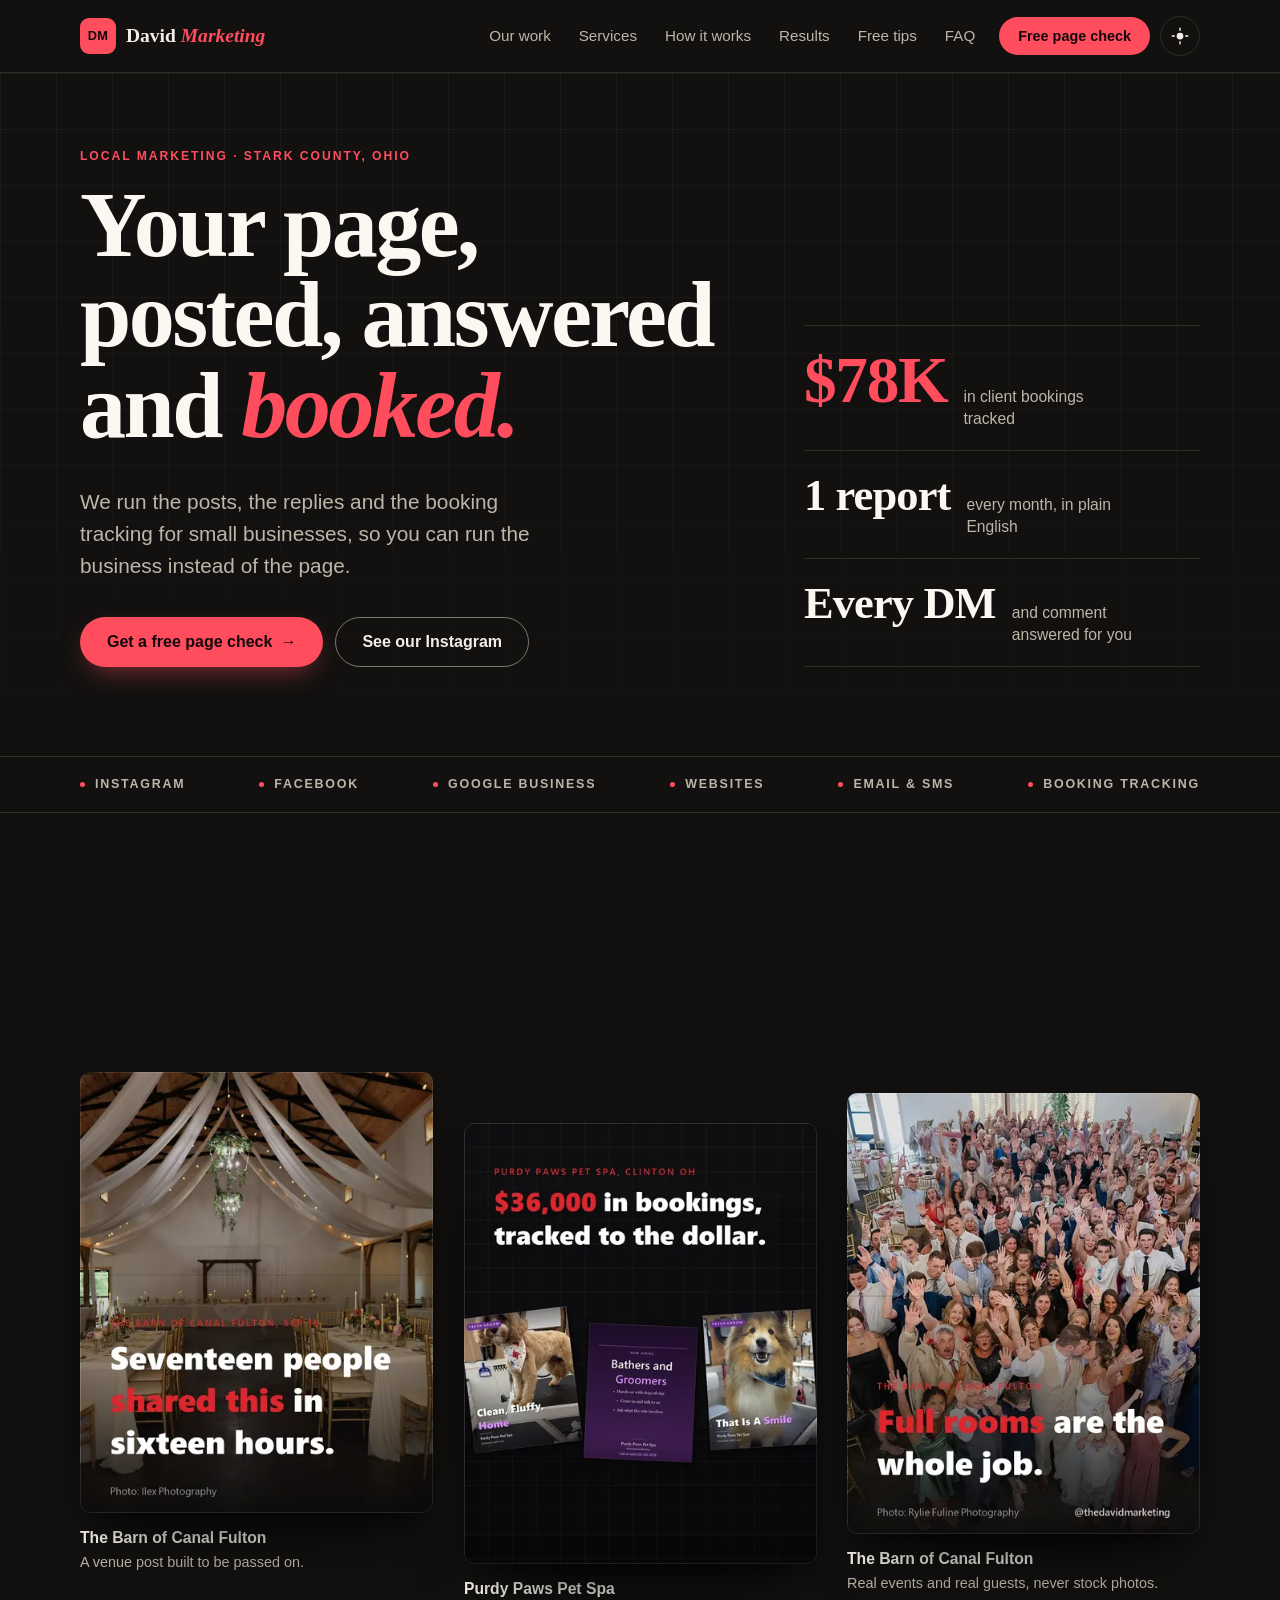
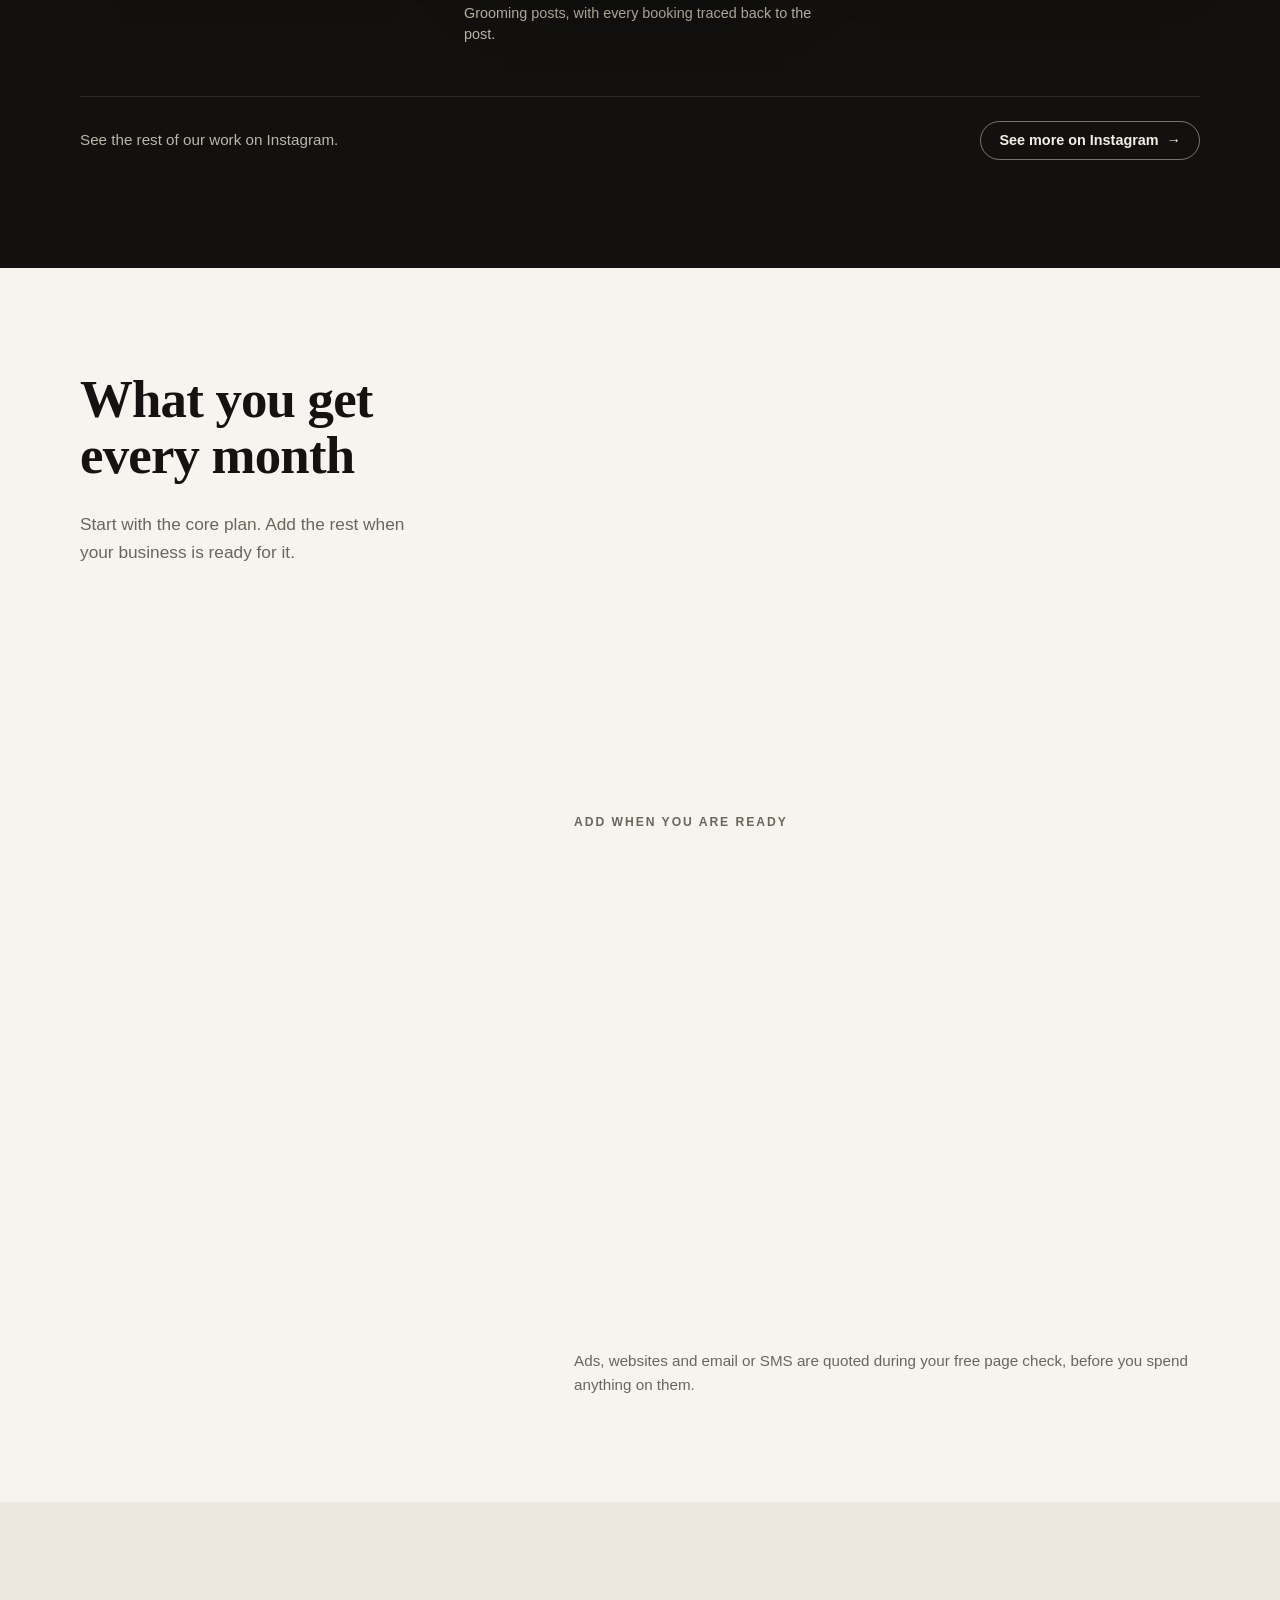
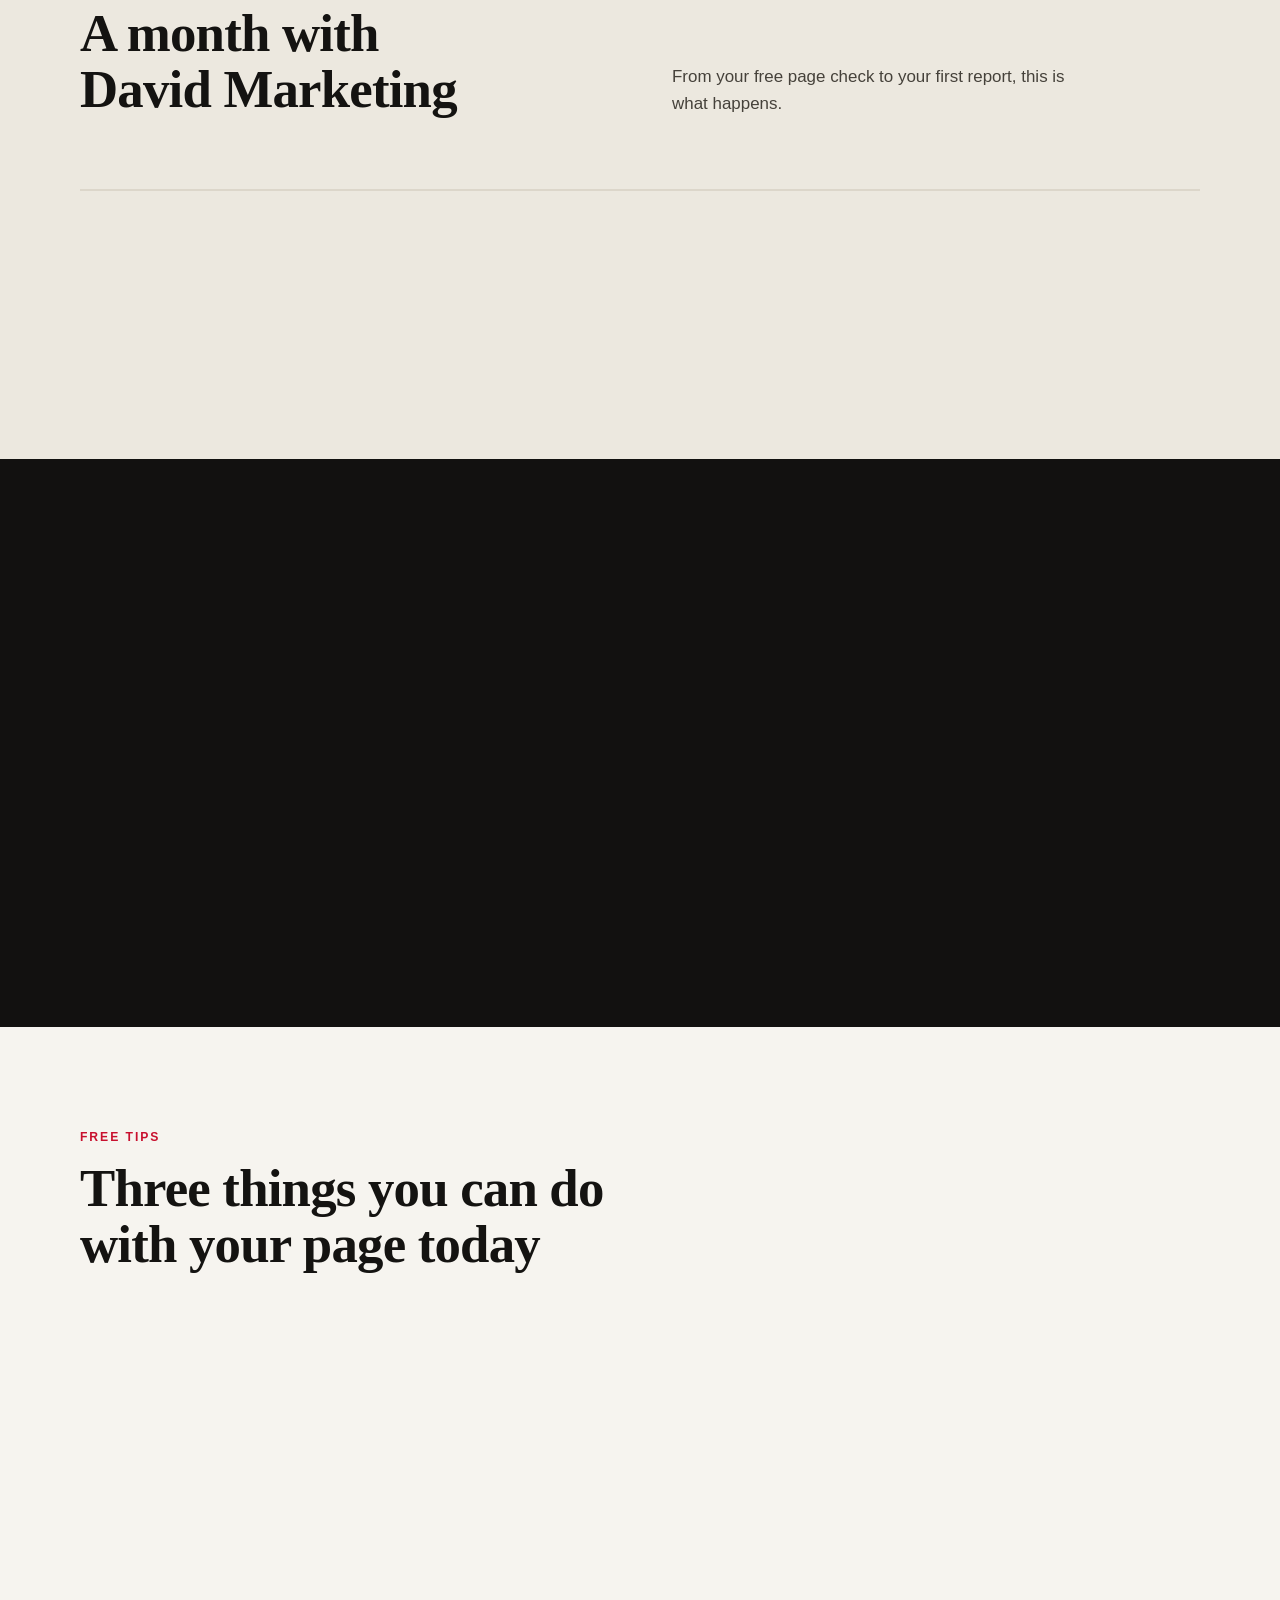
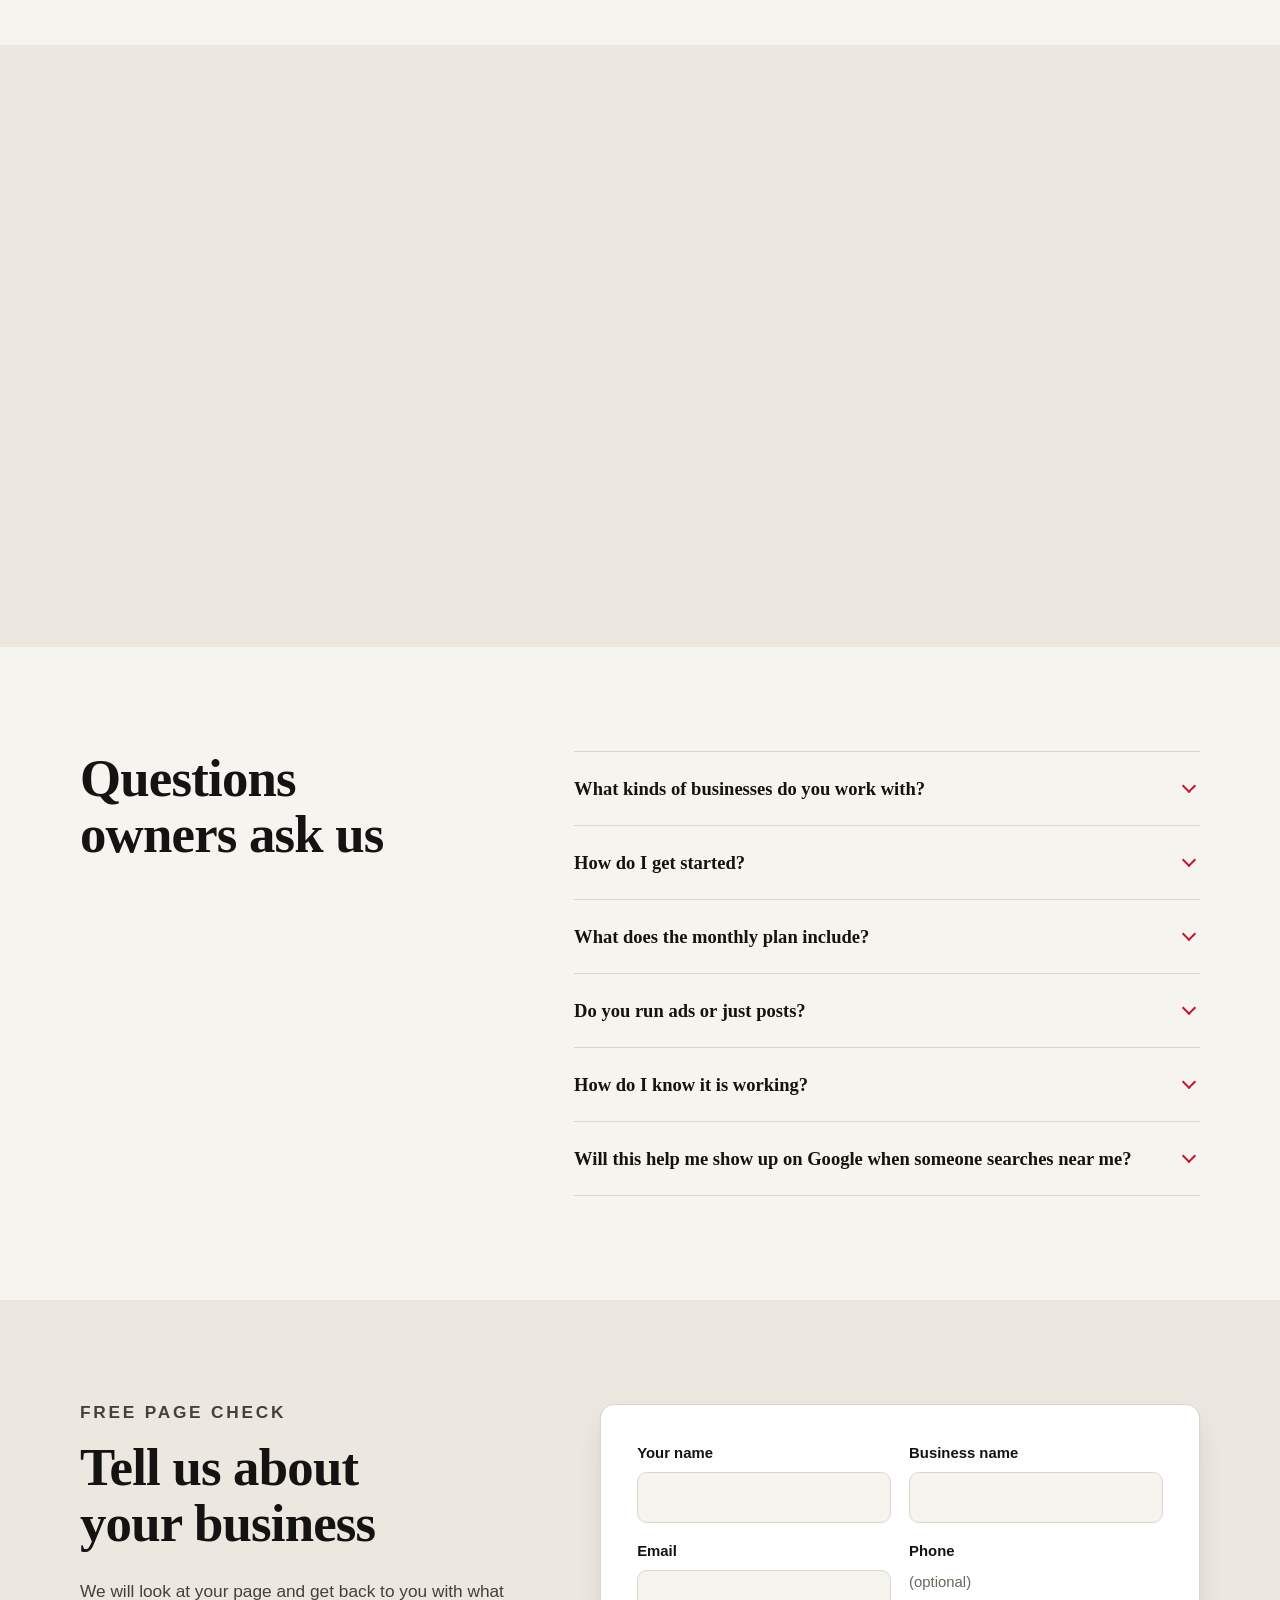
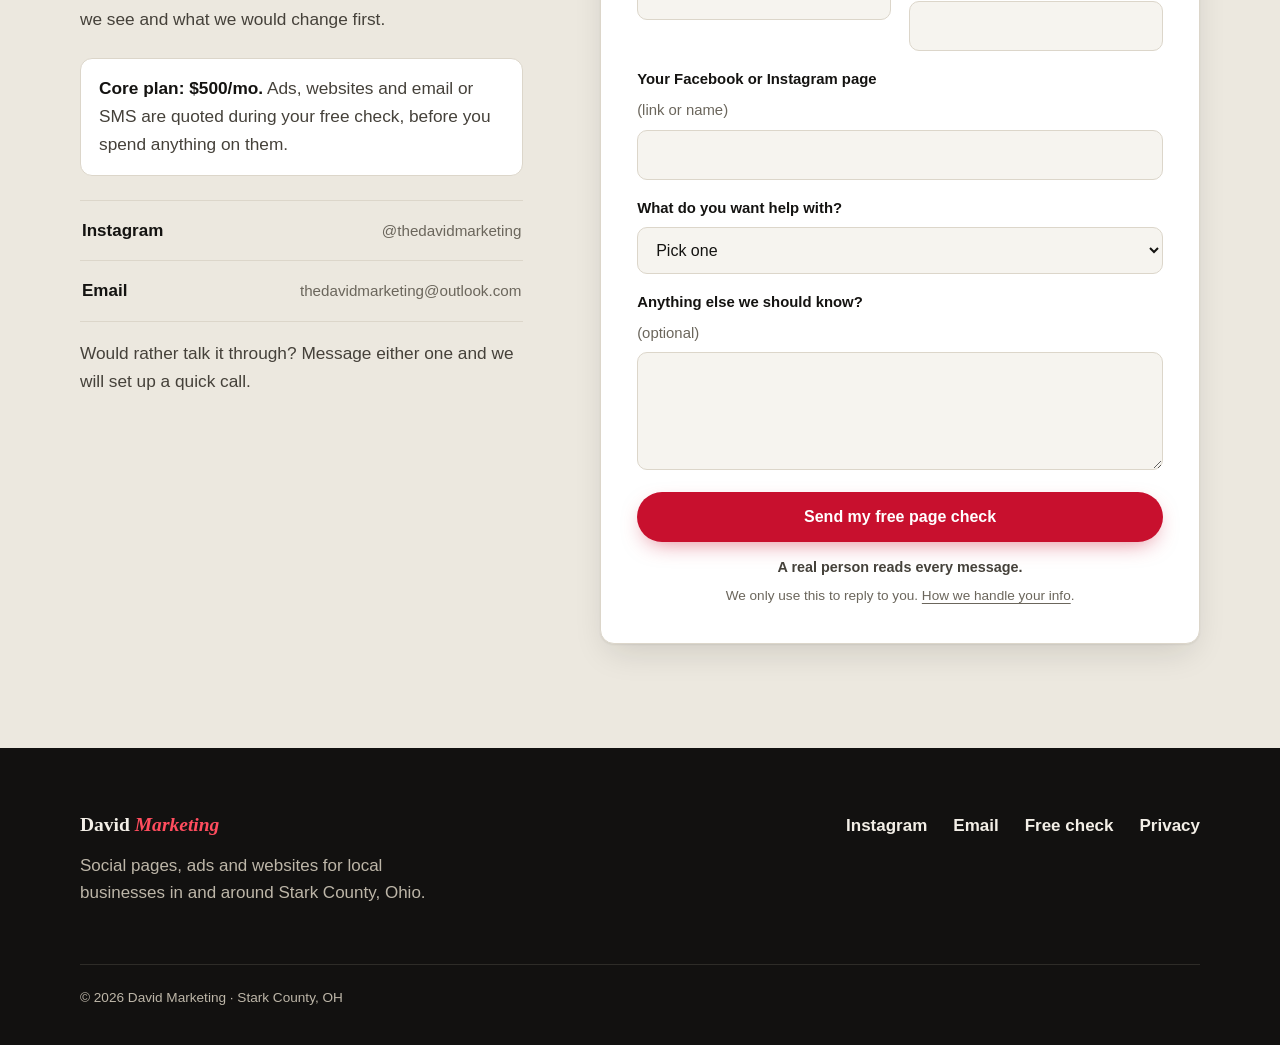
==== commit 05ac30b5: "v2 polish: show three real posts from our Instagram (Our work) Adds the three v7 posts already publi" ====
--- a/index.html
+++ b/index.html
@@ -52,6 +52,7 @@
     </a>
     <nav class="site-nav" id="site-nav" aria-label="Primary">
       <ul>
+        <li><a href="#work">Our work</a></li>
         <li><a href="#services">Services</a></li>
         <li><a href="#month">How it works</a></li>
         <li><a href="#proof">Results</a></li>
@@ -96,6 +97,33 @@
   <section class="strip" aria-label="What we work on">
     <div class="wrap strip-inner">
       <span>Instagram</span><span>Facebook</span><span>Google Business</span><span>Websites</span><span>Email &amp; SMS</span><span>Booking tracking</span>
+    </div>
+  </section>
+
+  <section class="work" id="work" aria-labelledby="work-title">
+    <div class="wrap">
+      <div class="work-head">
+        <h2 id="work-title" data-in>Work that fills rooms and <em>books appointments.</em></h2>
+        <p data-in>Recent posts from our Instagram, made for local businesses we run pages for. Every photo is credited to the photographer who took it.</p>
+      </div>
+      <div class="work-row">
+        <figure class="post">
+          <div class="post-frame"><img src="/assets/work/post-17-shares.webp" srcset="/assets/work/post-17-shares-440.webp 440w, /assets/work/post-17-shares.webp 720w" sizes="(max-width: 760px) 72vw, 30vw" width="720" height="900" loading="lazy" alt="Instagram post by David Marketing for The Barn of Canal Fulton: a hall dressed for dinner, with the headline Seventeen people shared this in sixteen hours. Photo: Ilex Photography."></div>
+          <figcaption><strong>The Barn of Canal Fulton</strong>A venue post built to be passed on.</figcaption>
+        </figure>
+        <figure class="post">
+          <div class="post-frame"><img src="/assets/work/post-36k.webp" srcset="/assets/work/post-36k-440.webp 440w, /assets/work/post-36k.webp 720w" sizes="(max-width: 760px) 72vw, 30vw" width="720" height="900" loading="lazy" alt="Instagram post by David Marketing for Purdy Paws Pet Spa in Clinton, Ohio: three of the grooming posts we made, under the headline $36,000 in bookings, tracked to the dollar."></div>
+          <figcaption><strong>Purdy Paws Pet Spa</strong>Grooming posts, with every booking traced back to the post.</figcaption>
+        </figure>
+        <figure class="post">
+          <div class="post-frame"><img src="/assets/work/post-full-rooms.webp" srcset="/assets/work/post-full-rooms-440.webp 440w, /assets/work/post-full-rooms.webp 720w" sizes="(max-width: 760px) 72vw, 30vw" width="720" height="900" loading="lazy" alt="Instagram post by David Marketing for The Barn of Canal Fulton: a packed room of guests on their feet, with the headline Full rooms are the whole job. Photo: Rylie Fuline Photography."></div>
+          <figcaption><strong>The Barn of Canal Fulton</strong>Real events and real guests, never stock photos.</figcaption>
+        </figure>
+      </div>
+      <div class="work-foot">
+        <p>See the rest of our work on Instagram.</p>
+        <a class="btn btn-ghost btn-small" href="https://www.instagram.com/thedavidmarketing/" target="_blank" rel="noopener">See more on Instagram <span class="arrow" aria-hidden="true">&rarr;</span></a>
+      </div>
     </div>
   </section>
 
--- a/assets/styles.css
+++ b/assets/styles.css
@@ -134,7 +134,7 @@
 .post { margin: 0; will-change: transform; }
 .post:nth-child(2) { margin-top: clamp(28px, 4vw, 64px); }
 .post:nth-child(3) { margin-top: clamp(10px, 1.6vw, 24px); }
-.post-frame { position: relative; border-radius: 10px; overflow: hidden; background: #000; box-shadow: 0 2px 0 rgba(255,255,255,.05) inset, 0 40px 70px -34px rgba(0, 0, 0, .95), 0 14px 26px -14px rgba(0, 0, 0, .8); }
+.post-frame { position: relative; border-radius: 10px; overflow: hidden; background: #000; outline: 1px solid rgba(243, 239, 231, .1); outline-offset: -1px; box-shadow: 0 2px 0 rgba(255,255,255,.05) inset, 0 40px 70px -34px rgba(0, 0, 0, .95), 0 14px 26px -14px rgba(0, 0, 0, .8); }
 .post-frame img { width: 100%; height: auto; aspect-ratio: 4 / 5; object-fit: cover; }
 .post figcaption { margin-top: 14px; font-size: .9rem; line-height: 1.45; color: var(--bone-dim); }
 .post figcaption strong { display: block; color: #fbf8f2; font-weight: 600; font-size: .98rem; margin-bottom: 2px; }
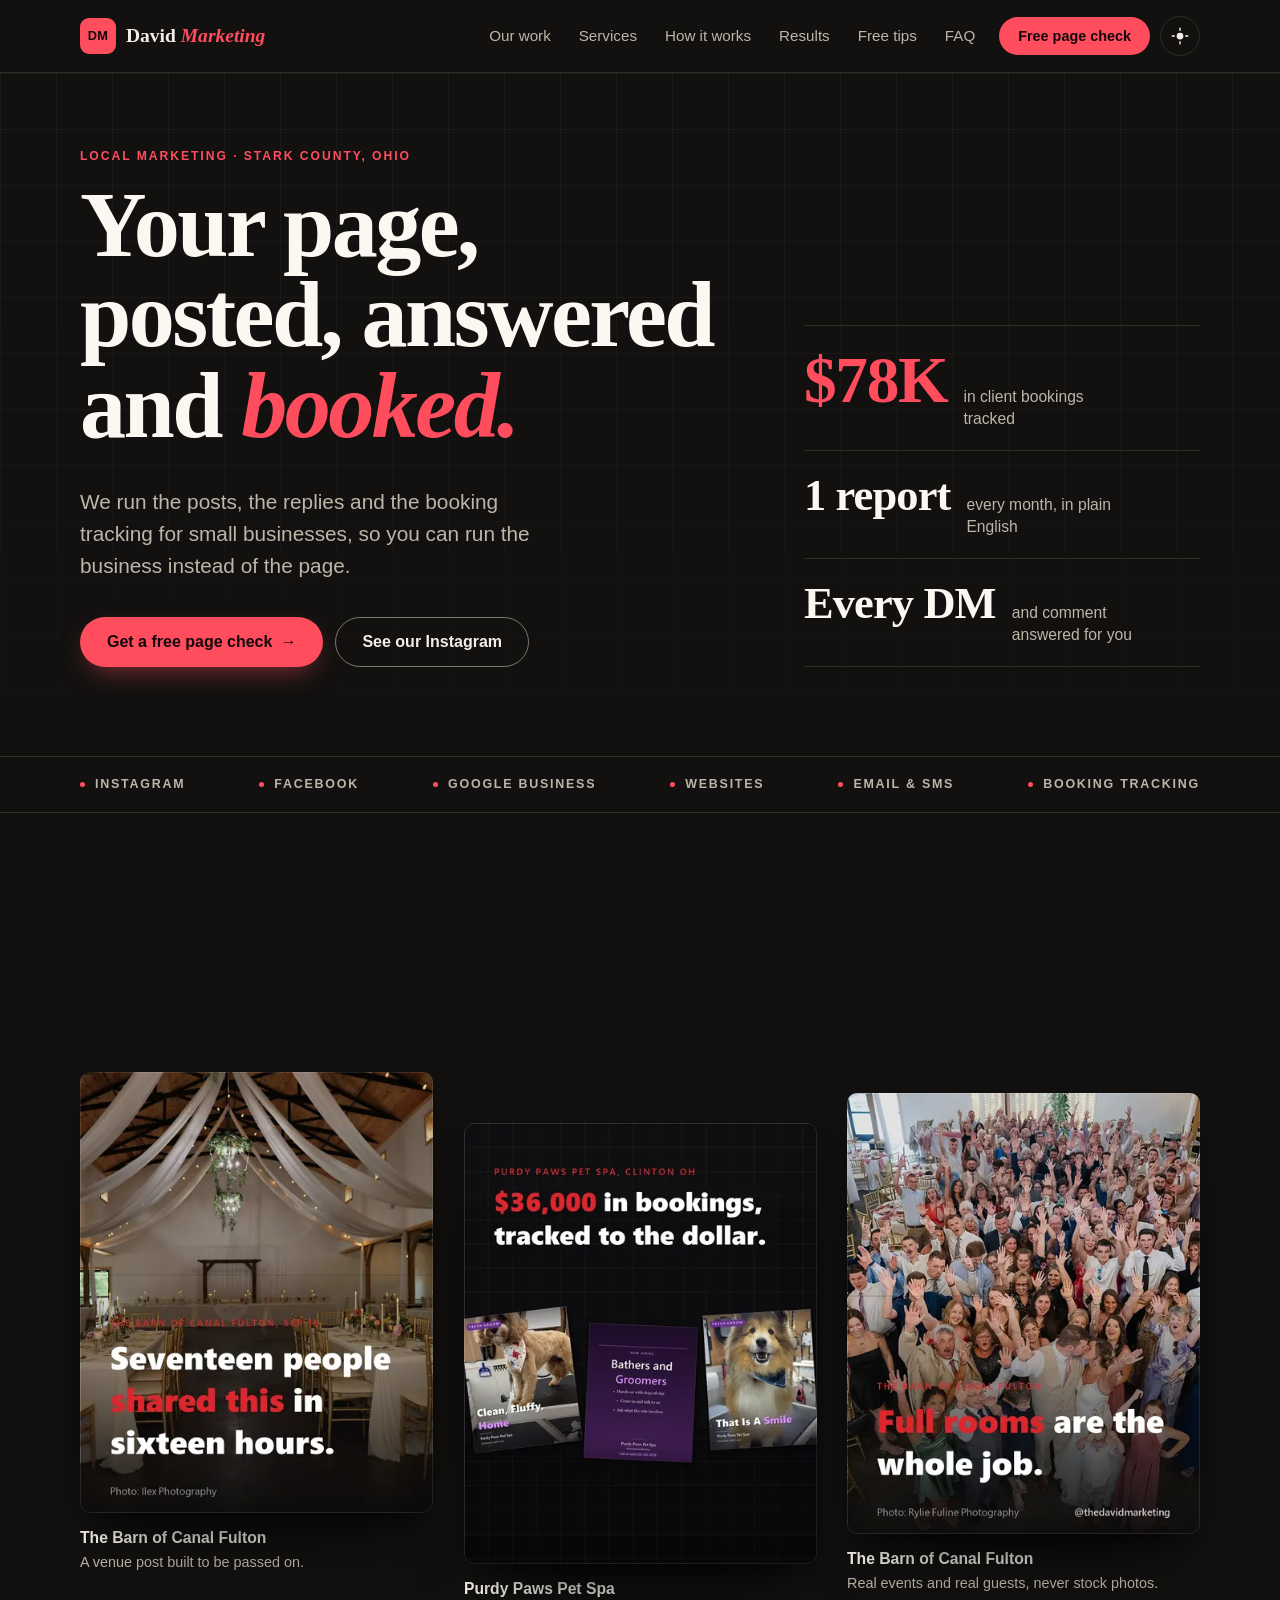
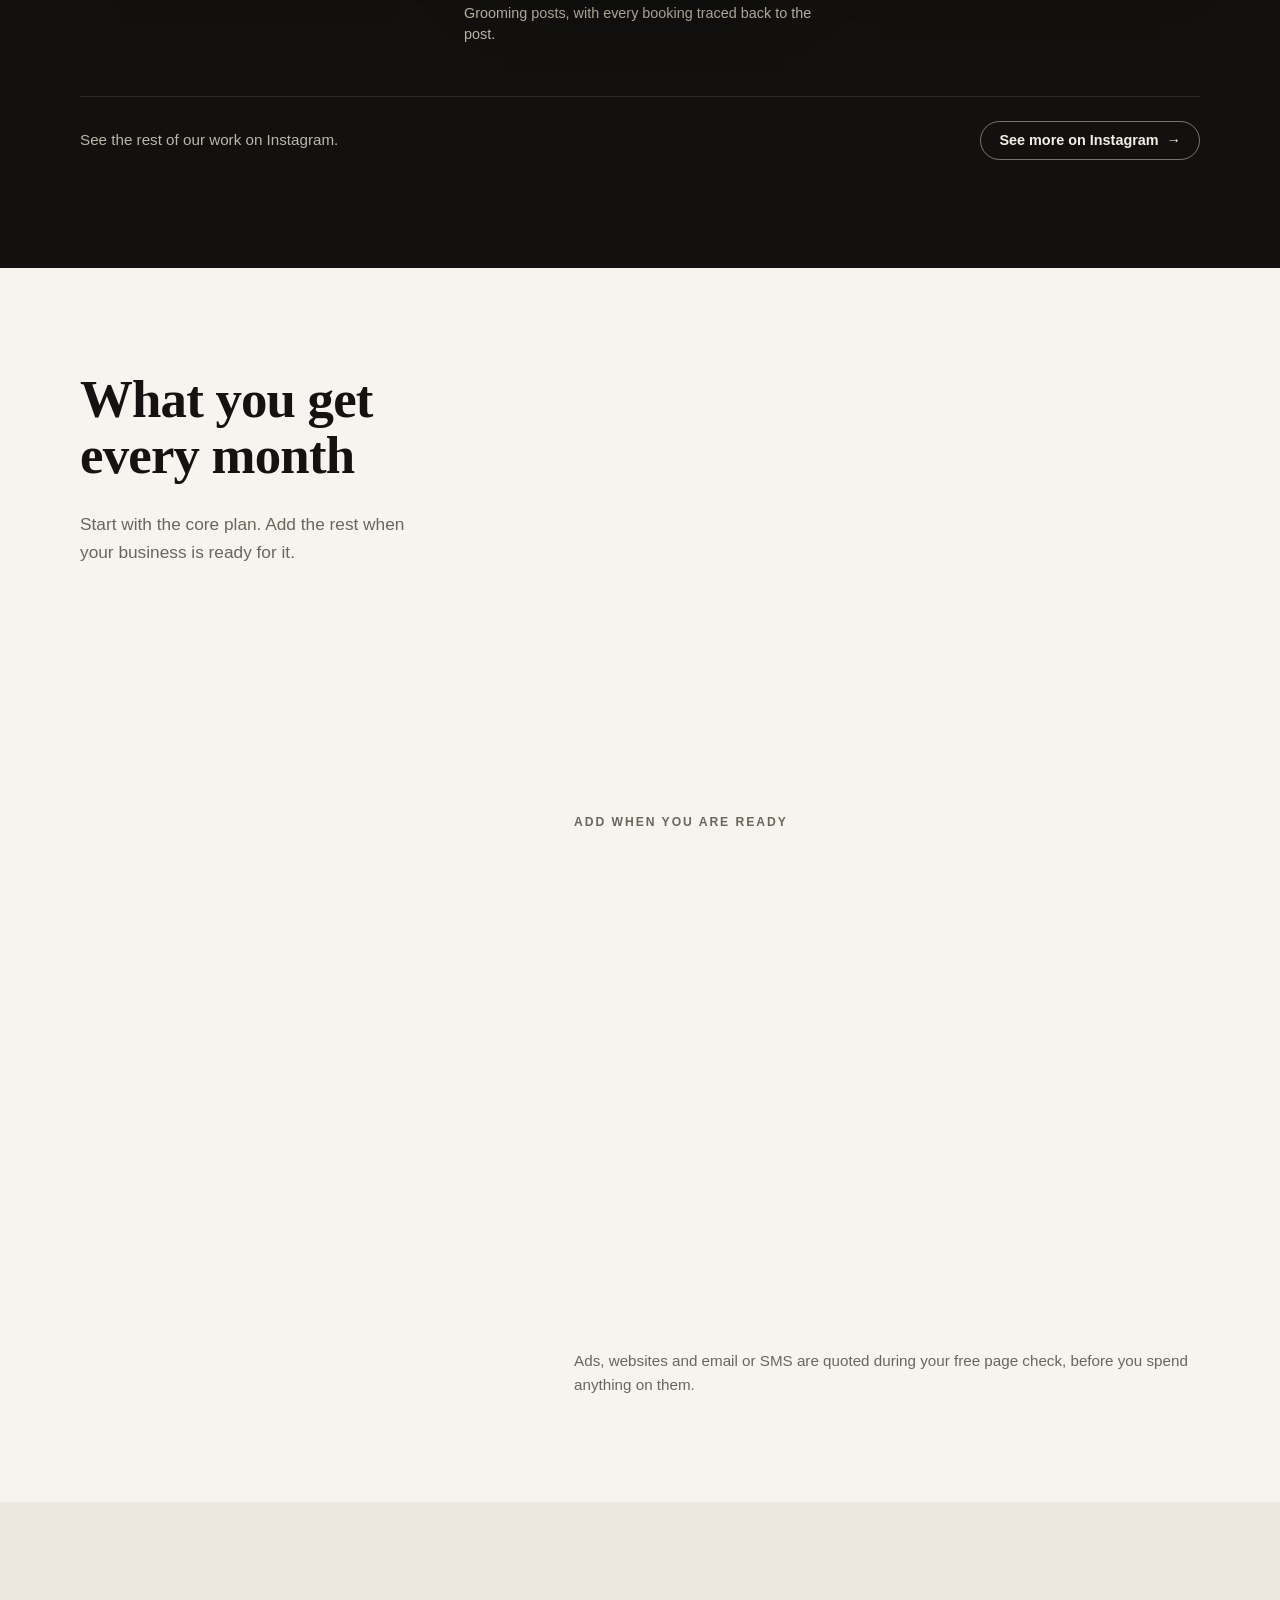
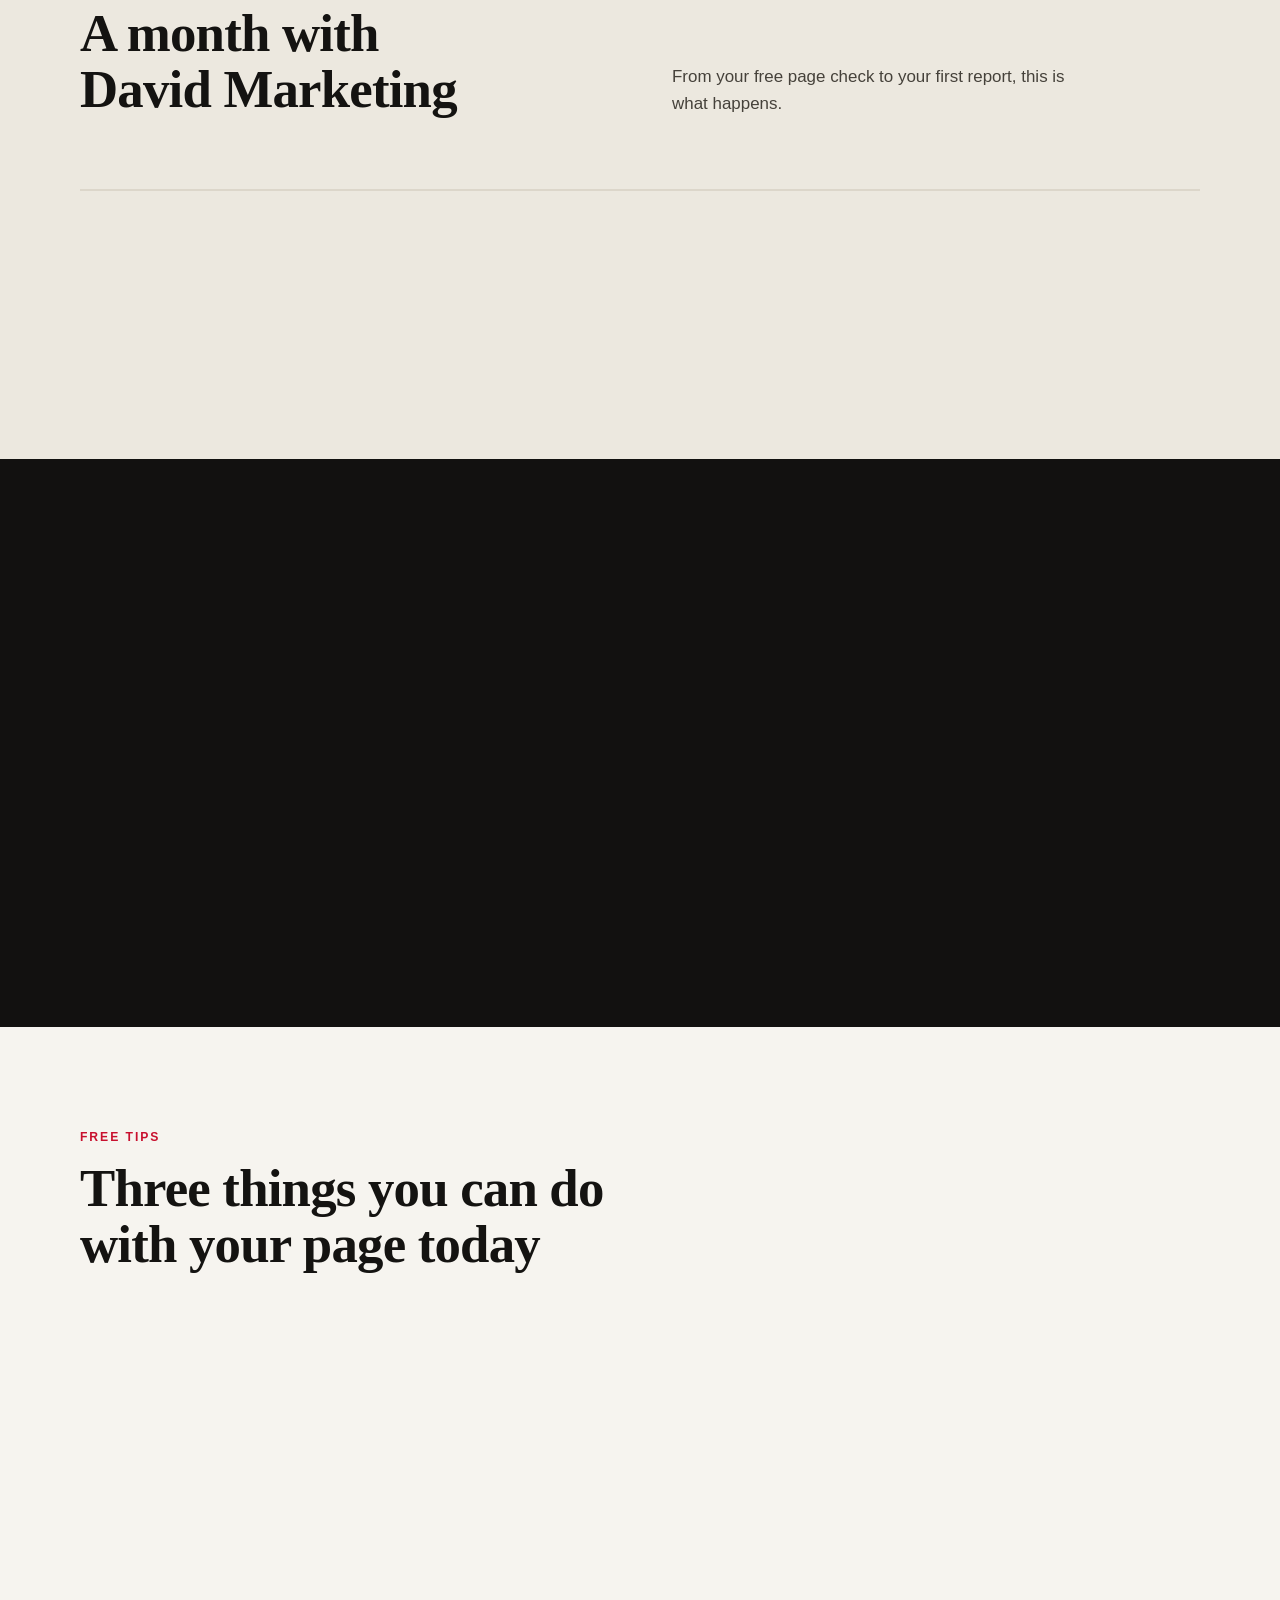
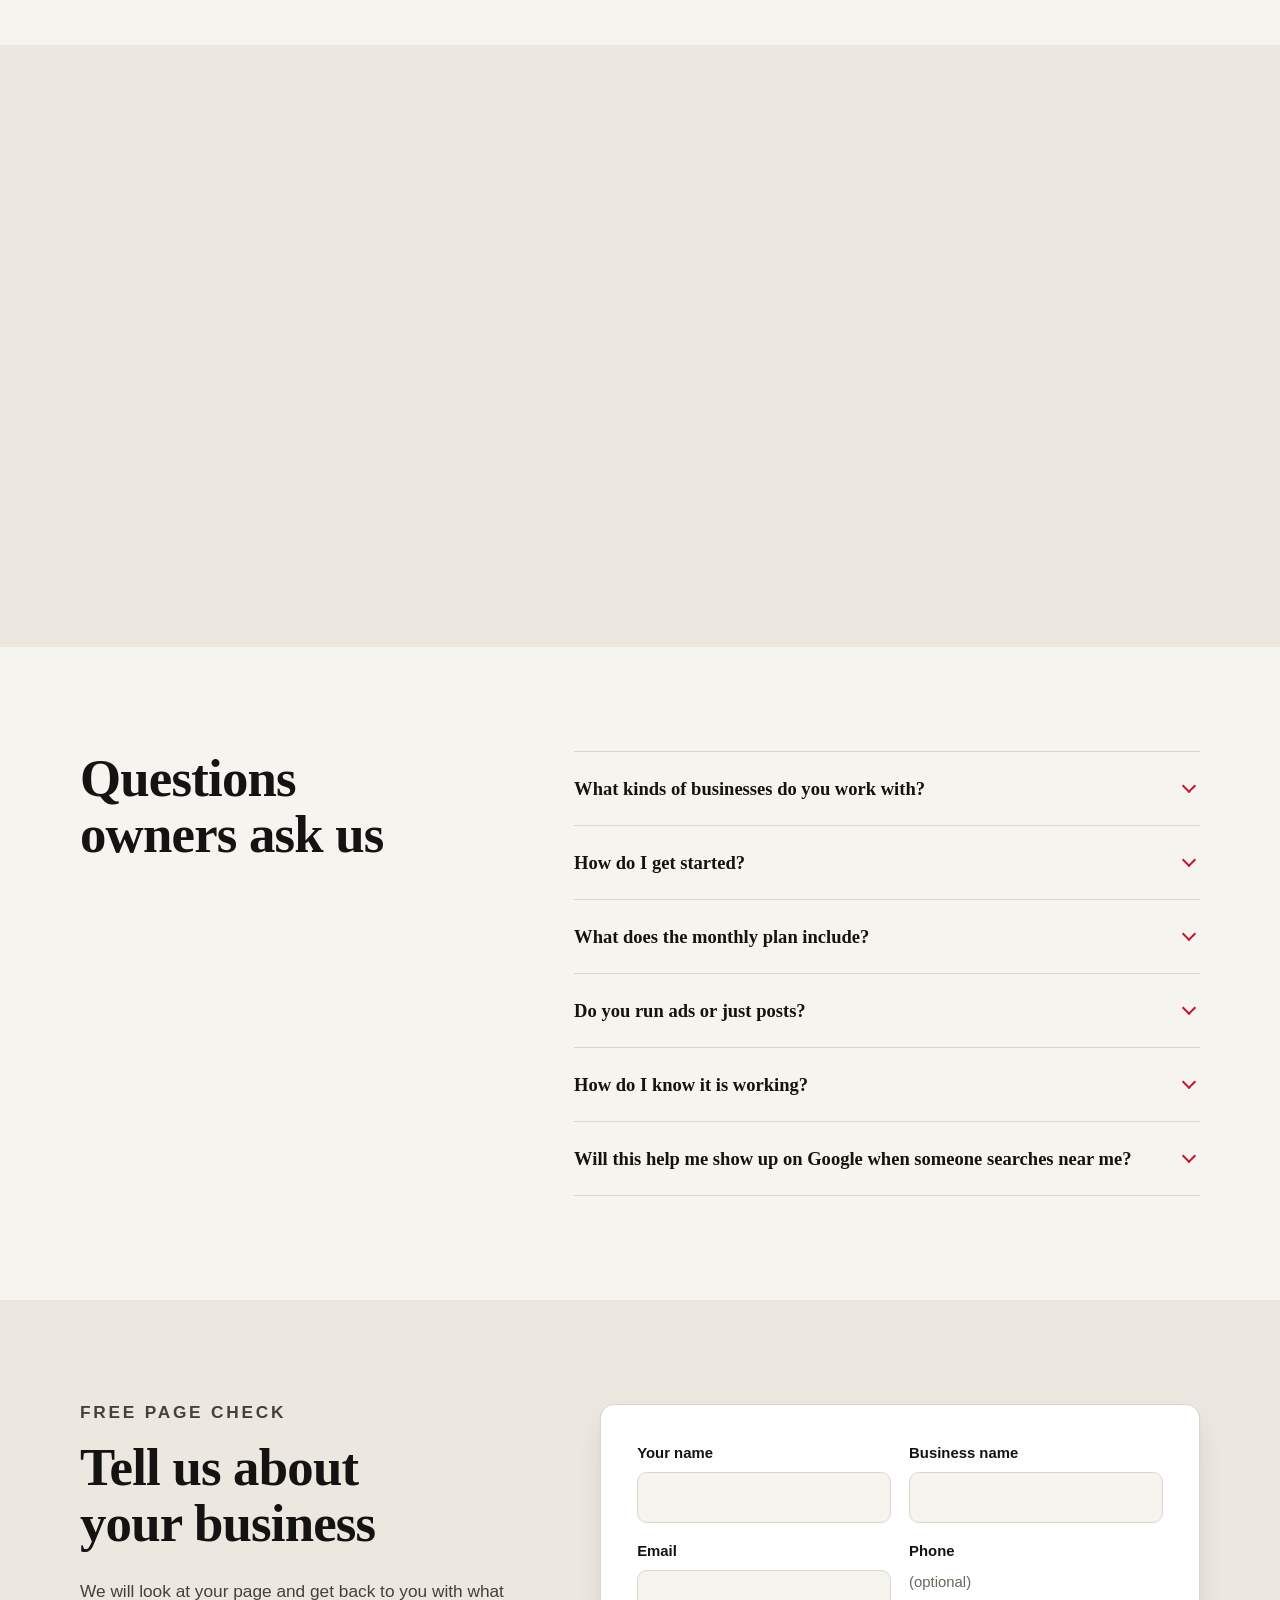
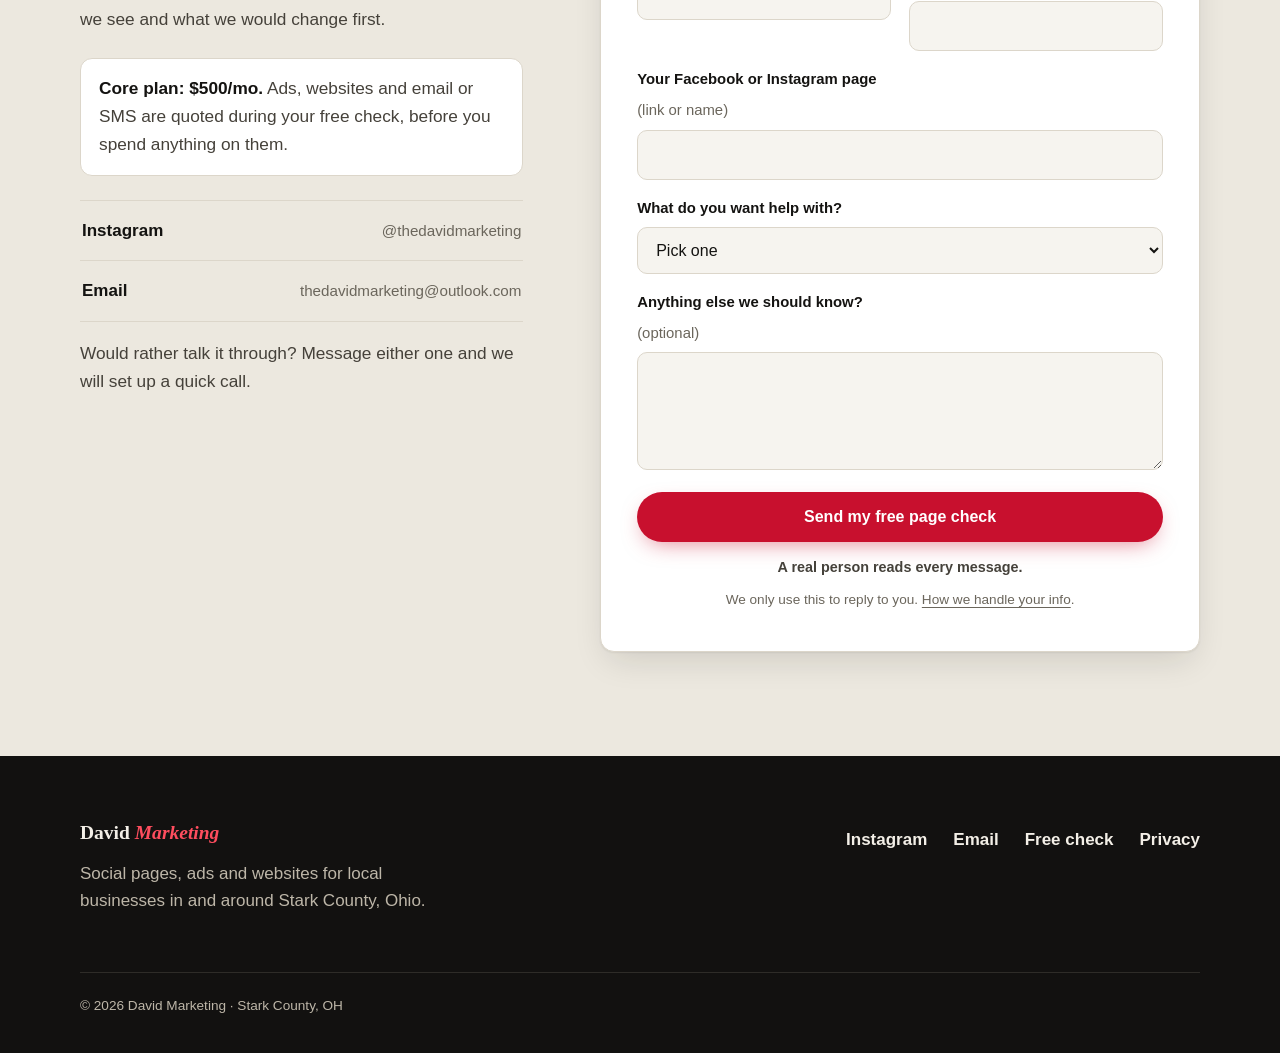
==== commit e2e5f517: "Our work: credit line matches what is on each card Co-Authored-By: Claude Opus 5.5 <noreply@anthropi" ====
--- a/index.html
+++ b/index.html
@@ -104,7 +104,7 @@
     <div class="wrap">
       <div class="work-head">
         <h2 id="work-title" data-in>Work that fills rooms and <em>books appointments.</em></h2>
-        <p data-in>Recent posts from our Instagram, made for local businesses we run pages for. Every photo is credited to the photographer who took it.</p>
+        <p data-in>Recent posts from our Instagram, made for local businesses we run pages for. Event photos are credited to the photographers who took them.</p>
       </div>
       <div class="work-row">
         <figure class="post">
--- a/assets/styles.css
+++ b/assets/styles.css
@@ -81,7 +81,7 @@
 .logo-word em { font-style: italic; color: var(--red-on-night); }
 .site-nav { margin-left: auto; }
 .site-nav ul { display: flex; gap: 28px; list-style: none; margin: 0; padding: 0; }
-.site-nav a { text-decoration: none; font-weight: 500; font-size: .95rem; color: var(--bone-dim); transition: color .15s var(--ease-out); }
+.site-nav a { display: inline-block; padding: 10px 0; text-decoration: none; font-weight: 500; font-size: .95rem; color: var(--bone-dim); transition: color .15s var(--ease-out); }
 .site-nav a:hover { color: #fff; }
 .header-actions { display: flex; align-items: center; gap: 10px; }
 .site-header .btn-primary { background: var(--red-on-night); color: #16080a; box-shadow: none; }
@@ -240,6 +240,7 @@
 .lead-form .hp { position: absolute; left: -9999px; width: 1px; height: 1px; opacity: 0; }
 .reply-time { margin: 14px 0 0; font-size: .9rem; font-weight: 600; color: var(--ink-2); text-align: center; }
 .form-fine { margin: 6px 0 0; font-size: .85rem; color: var(--muted); text-align: center; }
+.form-fine a { display: inline-block; padding: 4px 0; }
 
 /* Footer */
 .site-footer { padding: 64px 0 36px; background: var(--night); color: var(--bone); }
@@ -247,7 +248,7 @@
 .footer-inner { display: flex; justify-content: space-between; gap: 32px; flex-wrap: wrap; align-items: flex-start; }
 .footer-inner p { color: var(--bone-dim); max-width: 40ch; margin-top: 12px; }
 .footer-links { display: flex; flex-wrap: wrap; gap: 12px 26px; }
-.footer-links a { text-decoration: none; font-weight: 600; color: var(--bone); }
+.footer-links a { display: inline-block; padding: 6px 0; text-decoration: none; font-weight: 600; color: var(--bone); }
 .footer-links a:hover { color: var(--red-on-night); }
 .footer-copy { color: var(--bone-dim); font-size: .85rem; margin: 40px 0 0; padding-top: 22px; border-top: 1px solid var(--night-line); }
 
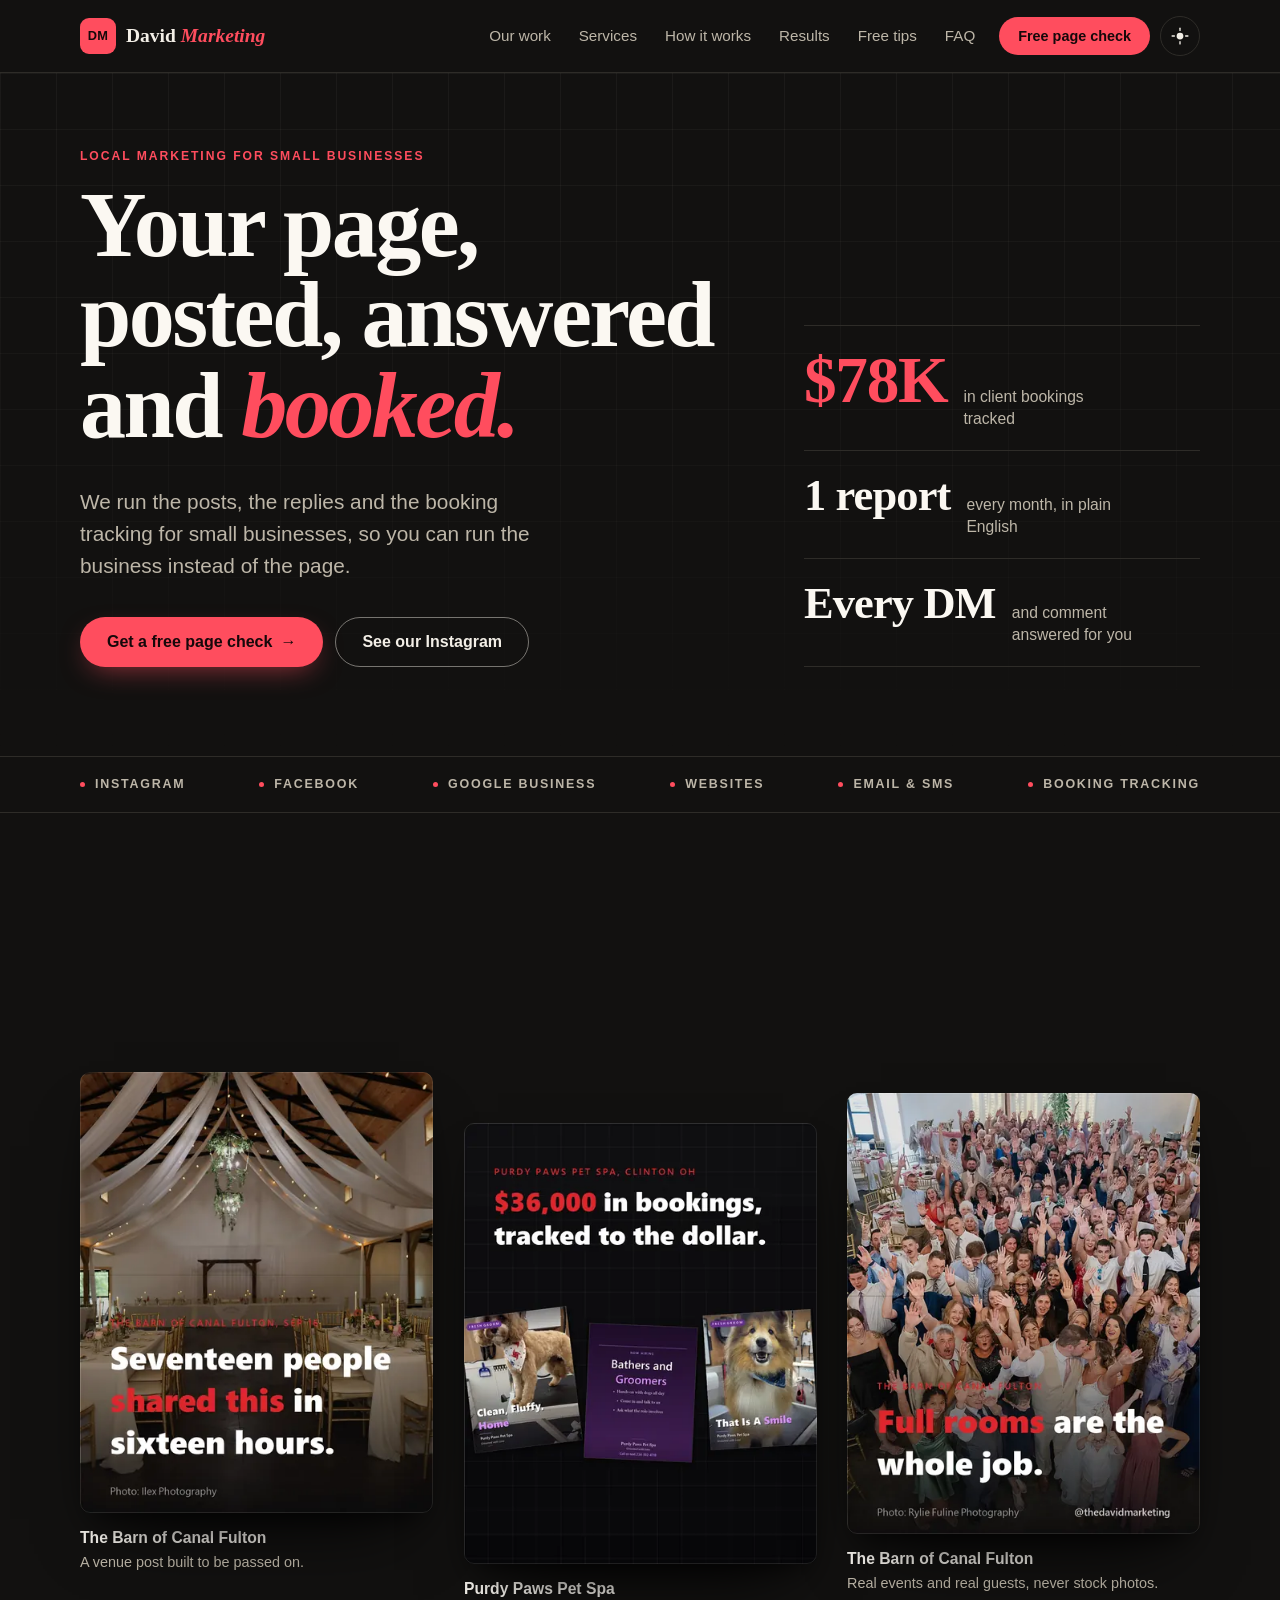
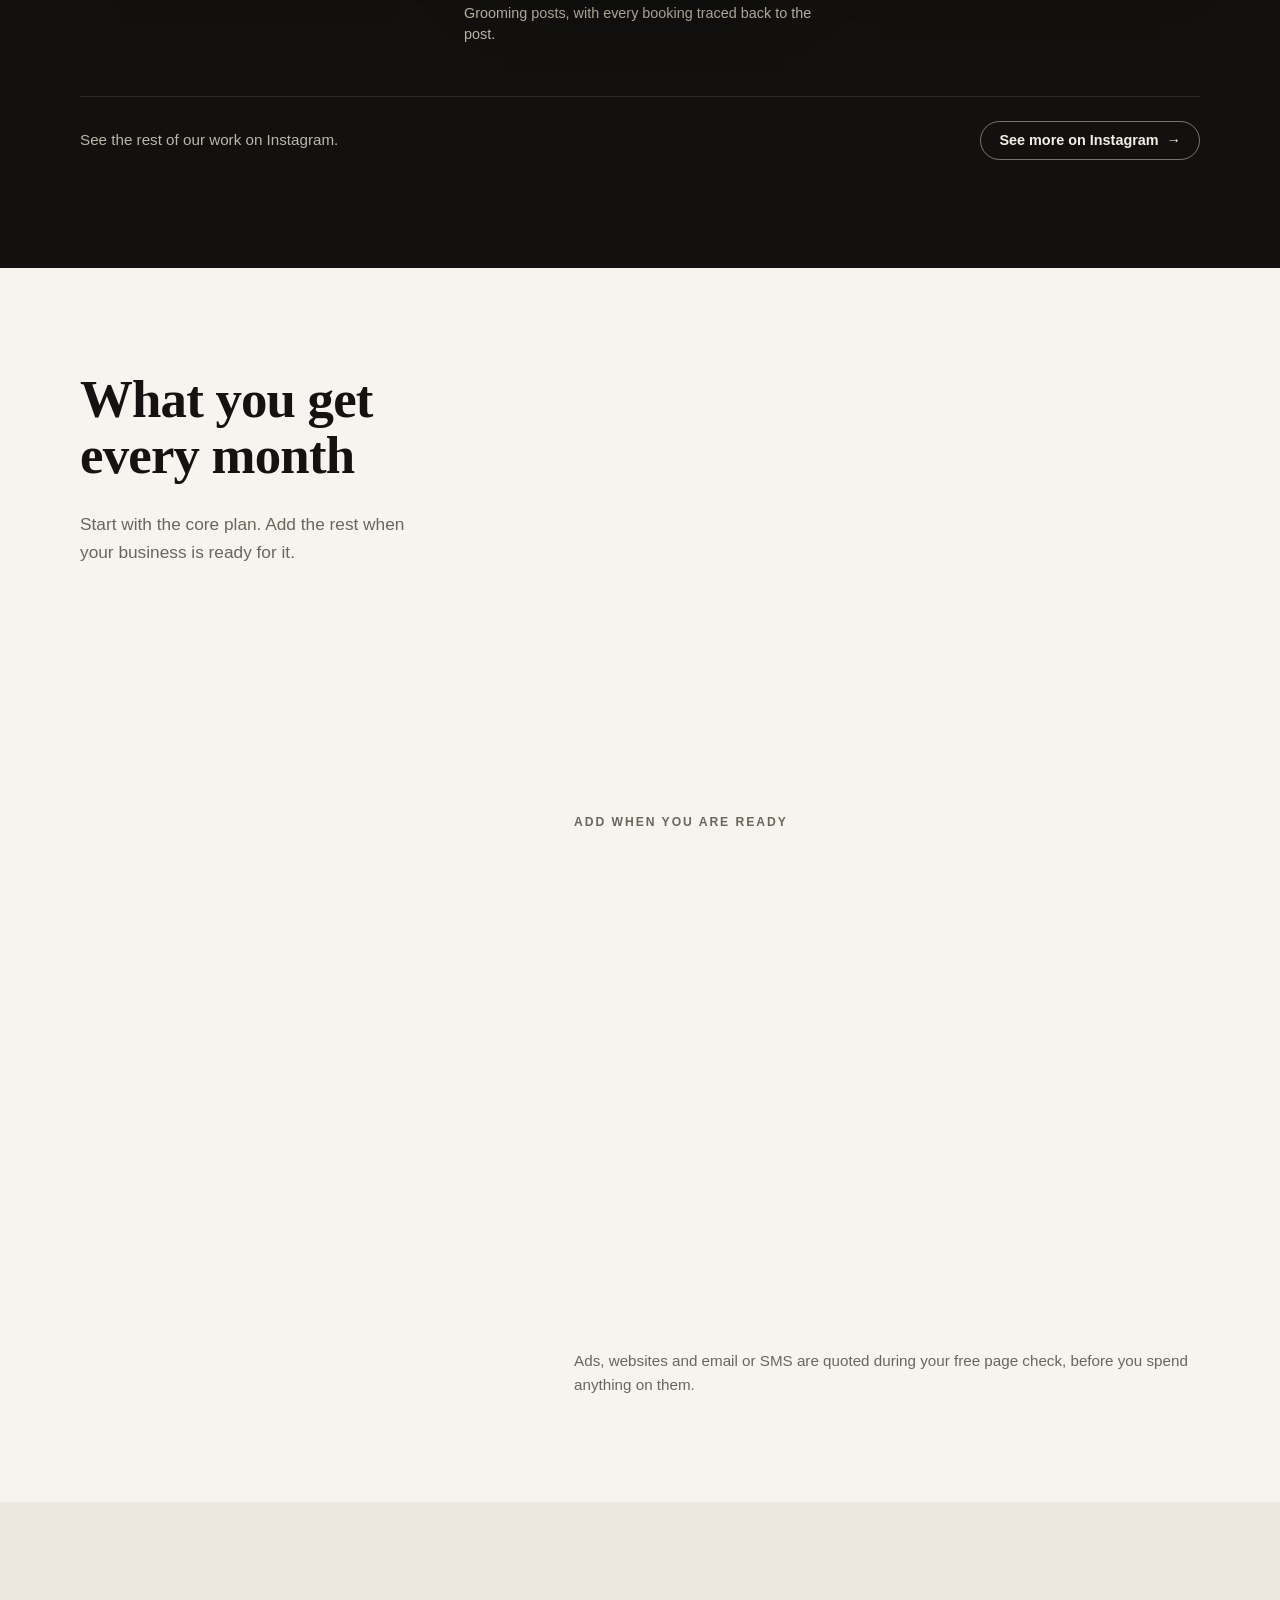
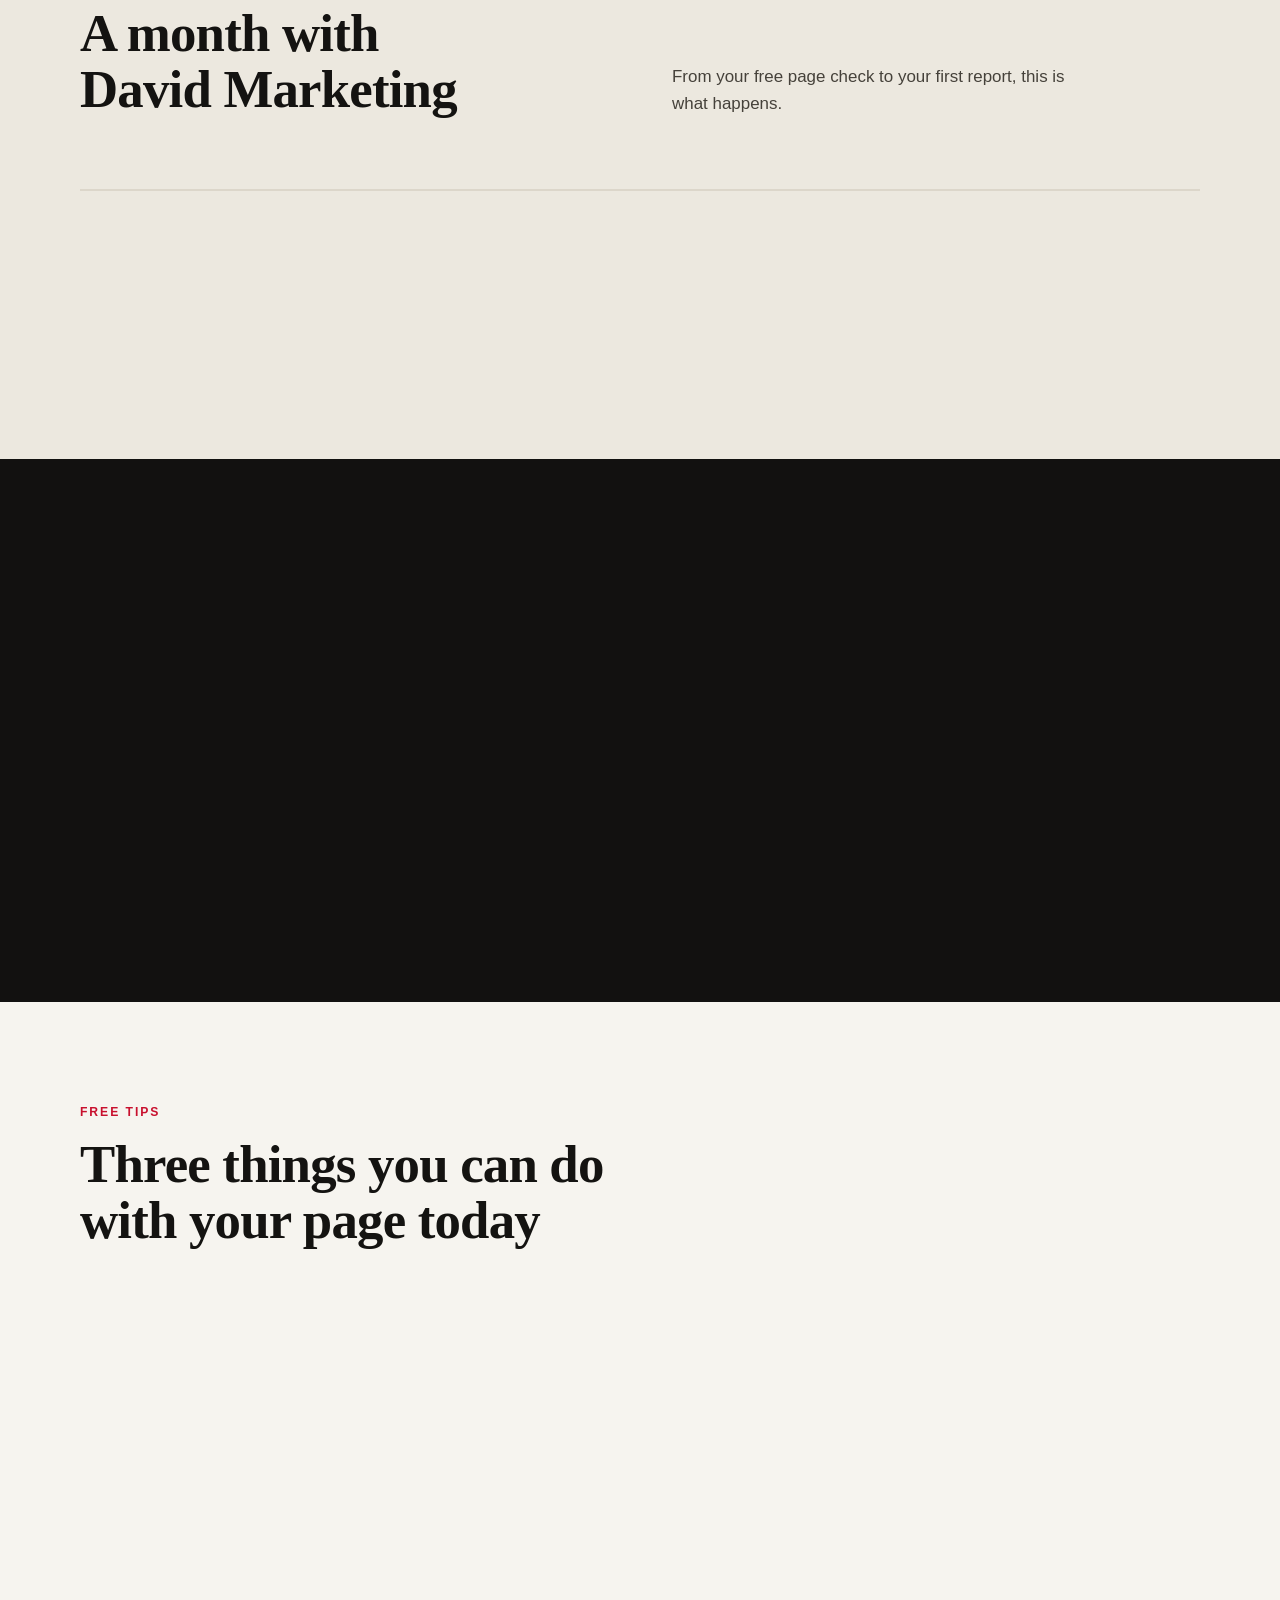
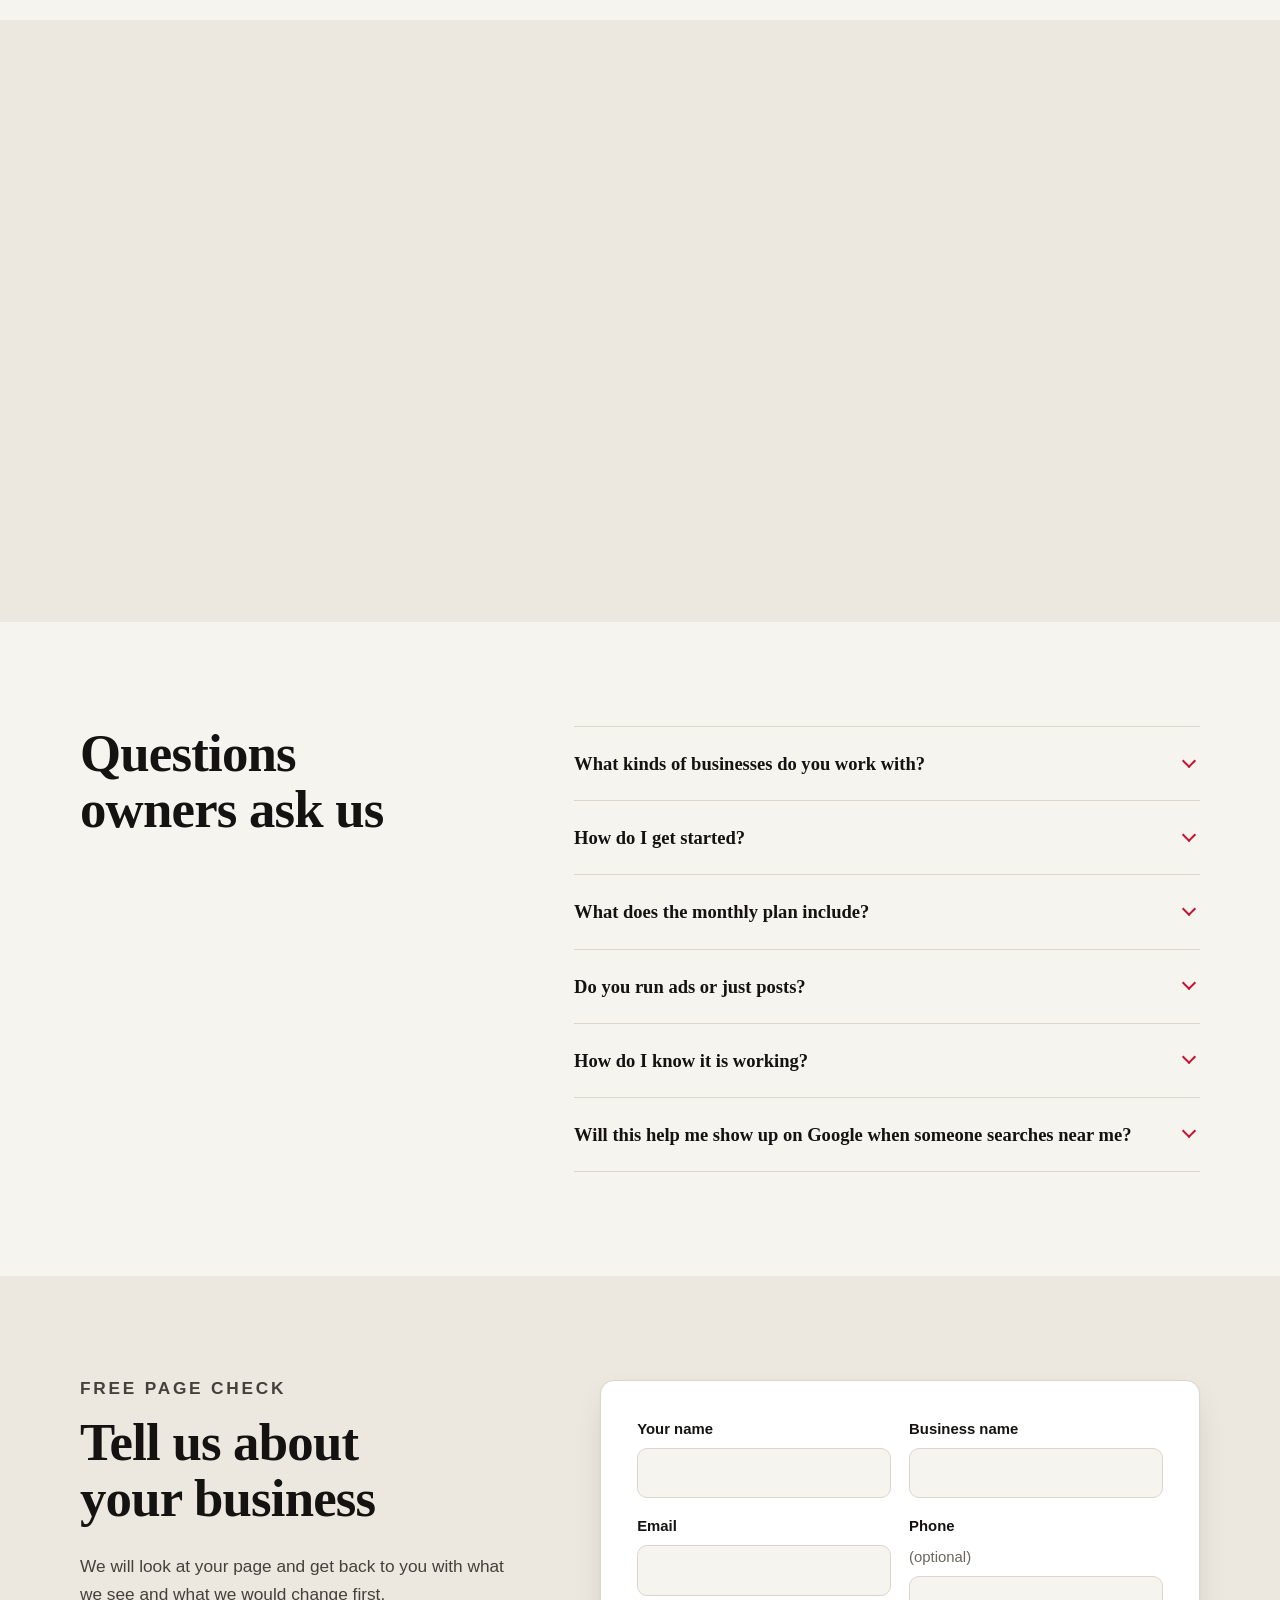
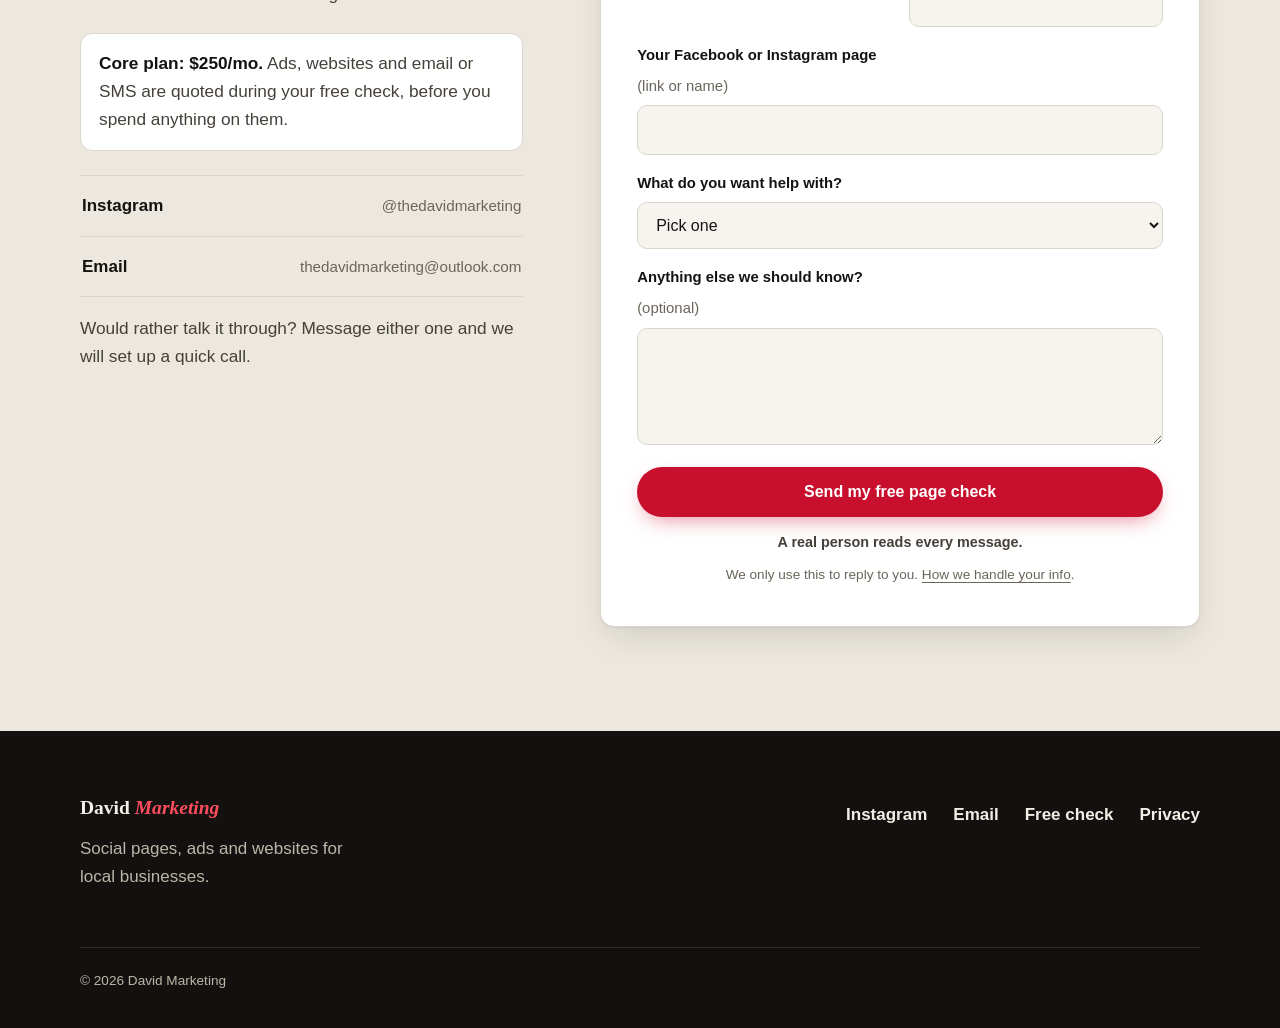
==== commit 96b2e5b1: "Drop Stark County everywhere (we serve more than one county) and set the core plan to $250/mo Co-Aut" ====
--- a/index.html
+++ b/index.html
@@ -6,15 +6,15 @@
 <meta http-equiv="Content-Security-Policy" content="default-src 'self'; script-src 'self'; style-src 'self' https://fonts.googleapis.com; font-src https://fonts.gstatic.com; img-src 'self' data:; connect-src 'self'; form-action https://formsubmit.co; base-uri 'self'; object-src 'none'; upgrade-insecure-requests">
 <meta name="referrer" content="strict-origin-when-cross-origin">
 
-<title>David Marketing | Social Pages, Ads &amp; Websites for Local Businesses in Stark County, OH</title>
-<meta name="description" content="David Marketing runs social posting, replies, ads and websites for local businesses in and around Stark County, Ohio. $78K in client bookings tracked. Ask for a free page check.">
+<title>David Marketing | Social Pages, Ads &amp; Websites for Local Businesses</title>
+<meta name="description" content="David Marketing runs social posting, replies, ads and websites for local businesses. $78K in client bookings tracked. Ask for a free page check.">
 <link rel="canonical" href="https://thedavidmarketing.com/">
 <meta name="theme-color" content="#121110">
 
 <meta property="og:type" content="website">
 <meta property="og:site_name" content="David Marketing">
 <meta property="og:title" content="David Marketing | Social pages that get local businesses booked">
-<meta property="og:description" content="Posting, replies, ads and websites for local businesses in and around Stark County, Ohio. $78K in client bookings tracked.">
+<meta property="og:description" content="Posting, replies, ads and websites for local businesses. $78K in client bookings tracked.">
 <meta property="og:url" content="https://thedavidmarketing.com/">
 <meta property="og:image" content="https://thedavidmarketing.com/assets/og-image.png">
 <meta property="og:image:width" content="1200">
@@ -32,11 +32,10 @@
   "@context": "https://schema.org",
   "@type": "LocalBusiness",
   "name": "David Marketing",
-  "description": "Social media management, ads and websites for local businesses in and around Stark County, Ohio.",
+  "description": "Social media management, ads and websites for local businesses.",
   "url": "https://thedavidmarketing.com/",
   "email": "thedavidmarketing@outlook.com",
-  "priceRange": "$500/mo",
-  "areaServed": { "@type": "AdministrativeArea", "name": "Stark County, OH" },
+  "priceRange": "$250/mo",
   "sameAs": ["https://www.instagram.com/thedavidmarketing/"]
 }
 </script>
@@ -78,7 +77,7 @@
   <section class="hero">
     <div class="wrap hero-grid">
       <div class="hero-copy">
-        <p class="eyebrow rise">Local marketing &middot; Stark County, Ohio</p>
+        <p class="eyebrow rise">Local marketing for small businesses</p>
         <h1 class="rise rise-2">Your page, posted, answered and <span class="ink-accent">booked.</span></h1>
         <p class="lead rise rise-3">We run the posts, the replies and the booking tracking for small businesses, so you can run the business instead of the page.</p>
         <div class="hero-ctas rise rise-4">
@@ -140,7 +139,7 @@
               <span class="tag">Core plan</span>
               <h3>Social media management</h3>
             </div>
-            <p class="plan-price">$500<small>/mo</small></p>
+            <p class="plan-price">$250<small>/mo</small></p>
           </div>
           <p>Posts made to be shared, on a steady calendar. Comments and messages answered for you. One clear report each month on what worked.</p>
           <ul class="plan-list">
@@ -185,7 +184,7 @@
       <div class="proof-copy" data-in>
         <h2>We count bookings, not likes.</h2>
         <p>Likes are nice. Bookings pay the bills. That number adds up client by client, post by post: every post and offer gets its own trackable link or code, so every booking we report traces back to the exact post that brought it in.</p>
-        <p class="proof-note">Serving small businesses in and around Stark County, Ohio.</p>
+        <p class="proof-note">Serving local small businesses.</p>
       </div>
     </div>
   </section>
@@ -225,9 +224,9 @@
         <h2>Questions owners ask us</h2>
       </div>
       <div class="faq-list">
-        <details class="faq-item"><summary>What kinds of businesses do you work with?</summary><p>Local small businesses, especially service businesses that take bookings, in and around Stark County, Ohio.</p></details>
+        <details class="faq-item"><summary>What kinds of businesses do you work with?</summary><p>Local small businesses, especially service businesses that take bookings.</p></details>
         <details class="faq-item"><summary>How do I get started?</summary><p>Fill out the form below or DM us on Instagram with your page name. We do a free check and tell you exactly what we see.</p></details>
-        <details class="faq-item"><summary>What does the monthly plan include?</summary><p>Posting, replies to comments and messages, and a monthly report are the core, for $500/mo. Ads, websites and email or SMS are add-ons, and each one is priced during your free page check, based on your ad budget or the size of the job, so you know the exact number before anything starts.</p></details>
+        <details class="faq-item"><summary>What does the monthly plan include?</summary><p>Posting, replies to comments and messages, and a monthly report are the core, for $250/mo. Ads, websites and email or SMS are add-ons, and each one is priced during your free page check, based on your ad budget or the size of the job, so you know the exact number before anything starts.</p></details>
         <details class="faq-item"><summary>Do you run ads or just posts?</summary><p>Both. Everyday posting and replies, plus Facebook and Instagram ads when your business is ready for them.</p></details>
         <details class="faq-item"><summary>How do I know it is working?</summary><p>Every post and offer gets its own trackable link or code, so when a booking comes in we can show you exactly which post earned it, every month.</p></details>
         <details class="faq-item"><summary>Will this help me show up on Google when someone searches near me?</summary><p>Yes. Setting up your Google Business listing, hours, photos, service area and review link, is part of the Websites service, so you show up in Google Search and Maps for people searching near you.</p></details>
@@ -241,7 +240,7 @@
         <p class="eyebrow">Free page check</p>
         <h2>Tell us about your business</h2>
         <p>We will look at your page and get back to you with what we see and what we would change first.</p>
-        <p class="contact-price"><strong>Core plan: $500/mo.</strong> Ads, websites and email or SMS are quoted during your free check, before you spend anything on them.</p>
+        <p class="contact-price"><strong>Core plan: $250/mo.</strong> Ads, websites and email or SMS are quoted during your free check, before you spend anything on them.</p>
         <ul class="contact-links">
           <li><a href="https://www.instagram.com/thedavidmarketing/" target="_blank" rel="noopener"><strong>Instagram</strong><span>@thedavidmarketing</span></a></li>
           <li><a href="mailto:thedavidmarketing@outlook.com"><strong>Email</strong><span>thedavidmarketing@outlook.com</span></a></li>
@@ -286,7 +285,7 @@
     <div class="footer-inner">
       <div>
         <span class="logo-word">David <em>Marketing</em></span>
-        <p>Social pages, ads and websites for local businesses in and around Stark County, Ohio.</p>
+        <p>Social pages, ads and websites for local businesses.</p>
       </div>
       <div class="footer-links">
         <a href="https://www.instagram.com/thedavidmarketing/" target="_blank" rel="noopener">Instagram</a>
@@ -295,7 +294,7 @@
         <a href="/privacy.html">Privacy</a>
       </div>
     </div>
-    <p class="footer-copy">&copy; 2026 David Marketing &middot; Stark County, OH</p>
+    <p class="footer-copy">&copy; 2026 David Marketing</p>
   </div>
 </footer>
 
